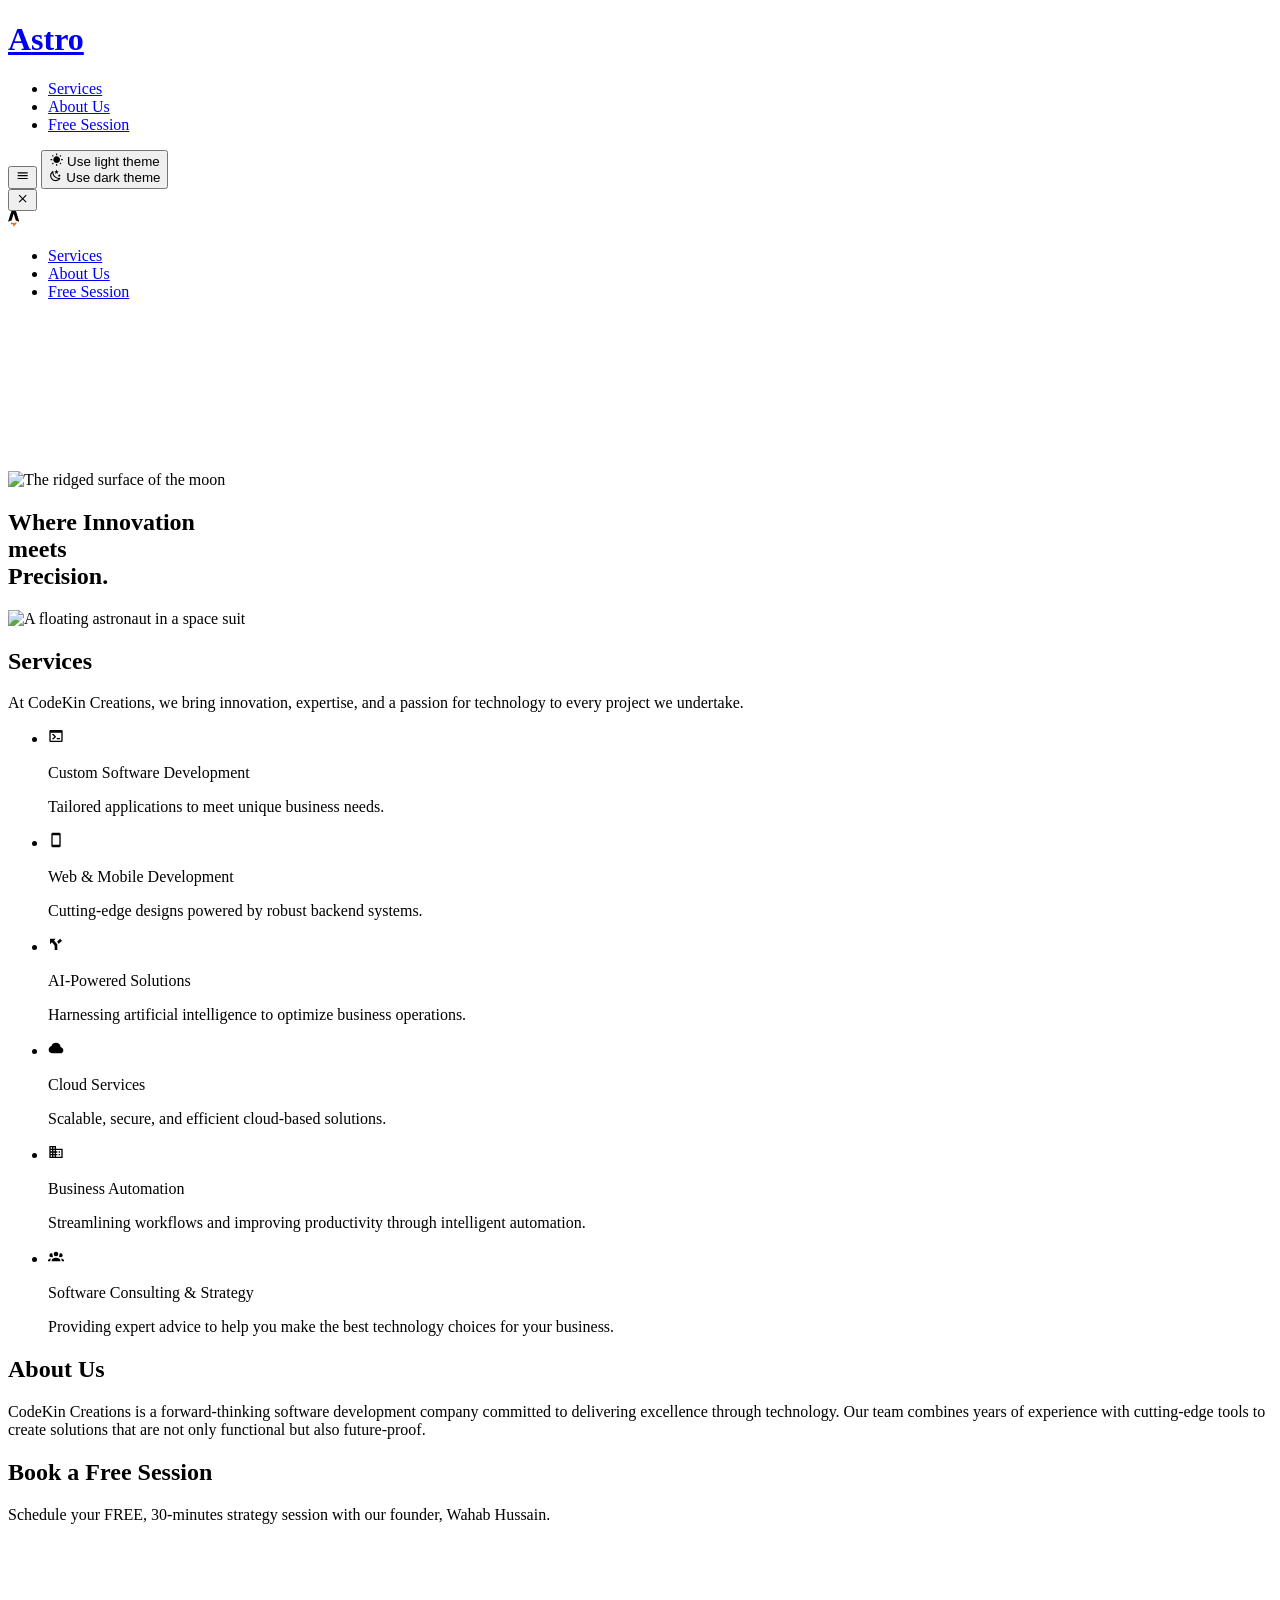
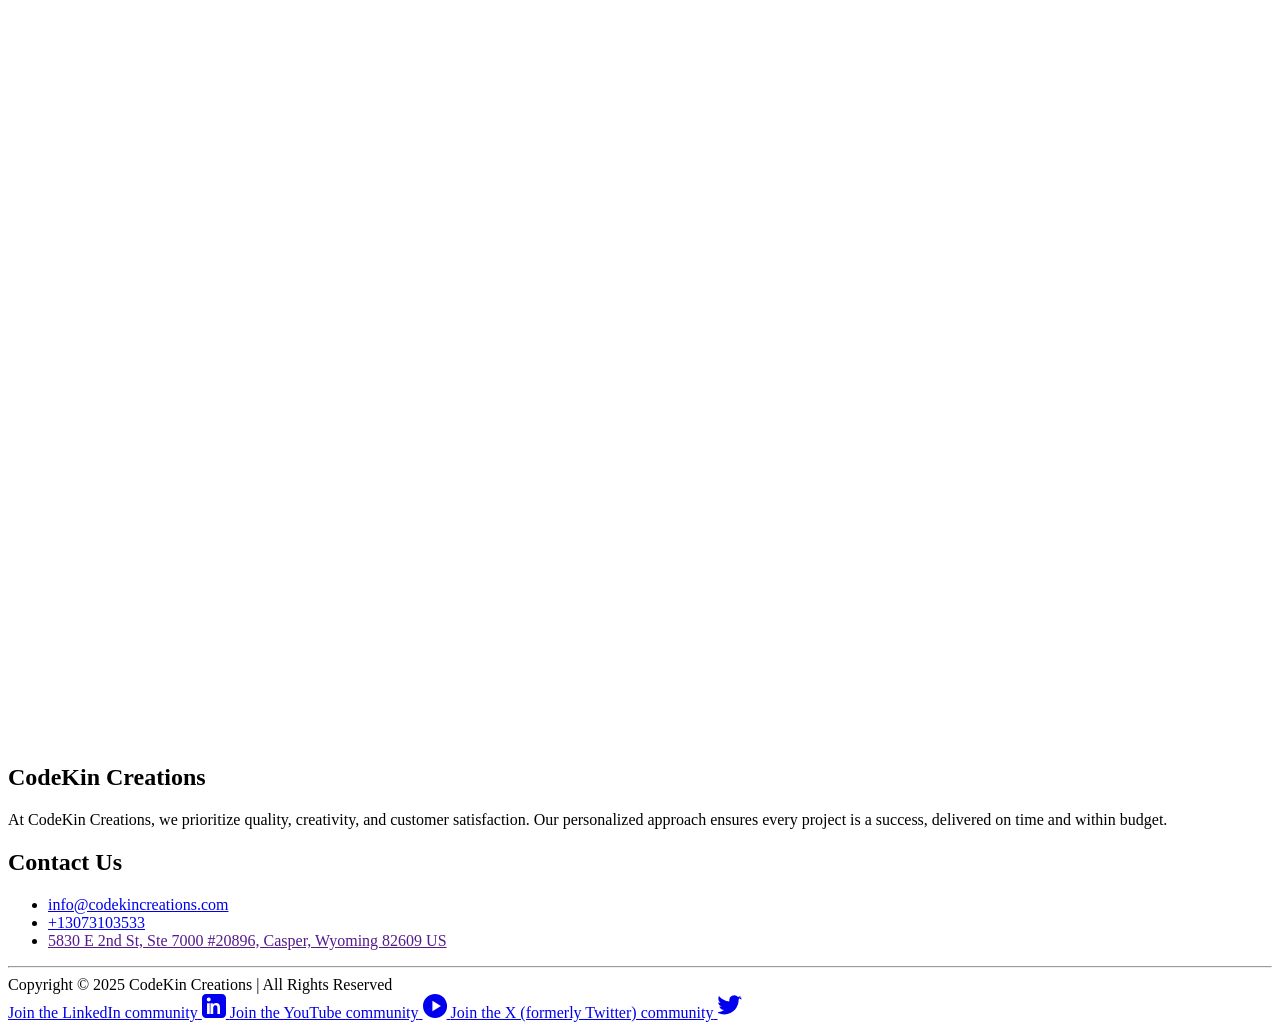
==== docs/index.html @ a6a8b25a "Base line commit" ====
<!DOCTYPE html><html lang="en" class="h-full motion-safe:scroll-smooth" data-theme="dark"> <head><meta charset="utf-8"><meta name="viewport" content="width=device-width"><link rel="icon" href="favicon.png" type="image/png"><meta name="generator" content="Astro v4.16.14"><title>CodeKin Creations</title><meta name="description" content="Build fast websites, faster. Astro is a new kind of site builder for the modern web. Lightning-fast performance meets powerful developer experience."><!-- social media --><meta property="og:title" content="Astro"><meta property="og:type" content="website"><meta property="og:description" content="Build fast websites, faster. Astro is a new kind of site builder for the modern web. Lightning-fast performance meets powerful developer experience."><meta property="og:image" content="https://astro-moon-landing.netlify.app/social.jpg"><meta property="og:url" content="https://astro-moon-landing.netlify.app/"><meta name="twitter:card" content="summary_large_image"><!-- initialize theme --><script>
      const themeSaved = localStorage.getItem("theme");

      if (themeSaved) {
        document.documentElement.dataset.theme = themeSaved;
      } else {
        const prefersDark = window.matchMedia(
          "(prefers-color-scheme: dark)",
        ).matches;
        document.documentElement.dataset.theme = prefersDark ? "dark" : "light";
      }

      window
        .matchMedia("(prefers-color-scheme: dark)")
        .addEventListener("change", (event) => {
          if (!localStorage.getItem("theme")) {
            document.documentElement.dataset.theme = event.matches
              ? "dark"
              : "light";
          }
        });
    </script><link rel="stylesheet" href="/_astro/index.CqWysh4z.css"><script type="module" src="/_astro/hoisted.rtTM1Q1N.js"></script></head> <body class="h-full overflow-x-hidden bg-default text-default text-base selection:bg-secondary selection:text-white"> <header id="page-header" class="absolute bottom-0 z-20 flex w-full items-center justify-between border-b border-transparent px-8 py-4 text-white" data-astro-cid-hpnw4vwy> <a class="flex items-center gap-3 hover:!text-default" href="#" data-astro-cid-hpnw4vwy> <h1 class="sr-only" data-astro-cid-hpnw4vwy>Astro</h1> <!-- <Icon name="logomark" class="size-10" />
    <Icon name="wordmark" class="hidden h-4 sm:block" /> --> </a> <div data-astro-cid-hpnw4vwy> <div class="flex items-center gap-6" data-astro-cid-hpnw4vwy> <nav class="hidden sm:block" data-astro-cid-hpnw4vwy> <ul class="flex items-center gap-6" data-astro-cid-hpnw4vwy> <li data-astro-cid-hpnw4vwy> <a class="text-sm" href="#services" data-astro-cid-hpnw4vwy> Services </a> </li><li data-astro-cid-hpnw4vwy> <a class="text-sm" href="#aboutUs" data-astro-cid-hpnw4vwy> About Us </a> </li><li data-astro-cid-hpnw4vwy> <a class="text-sm" href="#freeSession" data-astro-cid-hpnw4vwy> Free Session </a> </li> </ul> </nav> <button id="open-nav-button" type="button" class="btn sm:hidden" aria-label="Navigation" data-astro-cid-hpnw4vwy> <svg width="1em" height="1em" class="size-8" data-astro-cid-hpnw4vwy data-icon="mdi:menu">   <symbol id="ai:mdi:menu" viewBox="0 0 24 24"><path fill="currentColor" d="M3 6h18v2H3zm0 5h18v2H3zm0 5h18v2H3z"/></symbol><use href="#ai:mdi:menu"></use>  </svg> </button> <!--
  negative margin is sum of button width (6) and gap size of flex parent (6)
  TODO don't hardcode these values
--><button id="theme-switcher" type="button" class="-ml-12 origin-[right_center] scale-0 transition-all duration-500" data-astro-cid-l4aeqea3> <div id="icon-theme-light" data-astro-cid-l4aeqea3> <svg width="1em" height="1em" class="size-6" data-astro-cid-l4aeqea3 data-icon="mdi:white-balance-sunny">   <symbol id="ai:mdi:white-balance-sunny" viewBox="0 0 24 24"><path fill="currentColor" d="m3.55 19.09l1.41 1.41l1.8-1.79l-1.42-1.42M12 6c-3.31 0-6 2.69-6 6s2.69 6 6 6s6-2.69 6-6c0-3.32-2.69-6-6-6m8 7h3v-2h-3m-2.76 7.71l1.8 1.79l1.41-1.41l-1.79-1.8M20.45 5l-1.41-1.4l-1.8 1.79l1.42 1.42M13 1h-2v3h2M6.76 5.39L4.96 3.6L3.55 5l1.79 1.81zM1 13h3v-2H1m12 9h-2v3h2"/></symbol><use href="#ai:mdi:white-balance-sunny"></use>  </svg> <span class="sr-only" data-astro-cid-l4aeqea3>Use light theme</span> </div> <div id="icon-theme-dark" class="hidden" data-astro-cid-l4aeqea3> <svg width="1em" height="1em" class="size-6" data-astro-cid-l4aeqea3 data-icon="mdi:weather-night">   <symbol id="ai:mdi:weather-night" viewBox="0 0 24 24"><path fill="currentColor" d="m17.75 4.09l-2.53 1.94l.91 3.06l-2.63-1.81l-2.63 1.81l.91-3.06l-2.53-1.94L12.44 4l1.06-3l1.06 3zm3.5 6.91l-1.64 1.25l.59 1.98l-1.7-1.17l-1.7 1.17l.59-1.98L15.75 11l2.06-.05L18.5 9l.69 1.95zm-2.28 4.95c.83-.08 1.72 1.1 1.19 1.85c-.32.45-.66.87-1.08 1.27C15.17 23 8.84 23 4.94 19.07c-3.91-3.9-3.91-10.24 0-14.14c.4-.4.82-.76 1.27-1.08c.75-.53 1.93.36 1.85 1.19c-.27 2.86.69 5.83 2.89 8.02a9.96 9.96 0 0 0 8.02 2.89m-1.64 2.02a12.08 12.08 0 0 1-7.8-3.47c-2.17-2.19-3.33-5-3.49-7.82c-2.81 3.14-2.7 7.96.31 10.98c3.02 3.01 7.84 3.12 10.98.31"/></symbol><use href="#ai:mdi:weather-night"></use>  </svg> <span class="sr-only" data-astro-cid-l4aeqea3>Use dark theme</span> </div> </button>   </div> <div id="menu-modal" class="modal hidden" aria-hidden="true" data-astro-cid-hpnw4vwy> <div class="fixed inset-0 bg-default px-8 py-4 text-default" data-astro-cid-hpnw4vwy> <div class="space-y-4" role="dialog" aria-modal="true" data-astro-cid-hpnw4vwy> <header class="text-right" data-astro-cid-hpnw4vwy> <button id="close-nav-button" type="button" class="btn" aria-label="Close navigation" data-astro-cid-hpnw4vwy> <svg width="1em" height="1em" class="size-8" data-astro-cid-hpnw4vwy data-icon="mdi:close">   <symbol id="ai:mdi:close" viewBox="0 0 24 24"><path fill="currentColor" d="M19 6.41L17.59 5L12 10.59L6.41 5L5 6.41L10.59 12L5 17.59L6.41 19L12 13.41L17.59 19L19 17.59L13.41 12z"/></symbol><use href="#ai:mdi:close"></use>  </svg> </button> </header> <div class="flex justify-center" data-astro-cid-hpnw4vwy> <svg width="0.71em" height="1em" class="size-16" data-astro-cid-hpnw4vwy data-icon="logomark">   <symbol id="ai:local:logomark" viewBox="0 0 627 894"><g fill="none" fill-rule="evenodd" clip-rule="evenodd"><path fill="currentColor" d="M445.433 22.983c7.289 9.05 11.006 21.26 18.44 45.682l162.408 533.511a675.9 675.9 0 0 0-194.166-65.737l-105.744-357.34a13.763 13.763 0 0 0-26.408.041L195.5 536.259A675.8 675.8 0 0 0 .46 602.095L163.663 68.541c7.457-24.38 11.186-36.57 18.476-45.602A60 60 0 0 1 206.454 4.95C217.224.622 229.971.622 255.466.622h116.568c25.528 0 38.292 0 49.072 4.338a60 60 0 0 1 24.327 18.023"/><path fill="#FF5D01" d="M464.867 627.566c-26.773 22.894-80.212 38.507-141.766 38.507-75.55 0-138.872-23.52-155.675-55.152-6.007 18.129-7.354 38.877-7.354 52.131 0 0-3.958 65.082 41.308 110.349 0-23.505 19.055-42.559 42.559-42.559 40.287 0 40.242 35.148 40.205 63.664l-.002 2.545c0 43.282 26.453 80.385 64.073 96.024-5.619-11.557-8.771-24.535-8.771-38.25 0-41.28 24.235-56.65 52.401-74.514 22.41-14.213 47.31-30.004 64.47-61.682 8.953-16.528 14.037-35.459 14.037-55.577 0-12.372-1.922-24.295-5.485-35.486"/></g></symbol><use href="#ai:local:logomark"></use>  </svg> </div> <nav data-astro-cid-hpnw4vwy> <ul class="flex flex-col" data-astro-cid-hpnw4vwy> <li data-astro-cid-hpnw4vwy> <a class="block py-4 text-center text-xl" href="#services" data-astro-cid-hpnw4vwy> Services </a> </li><li data-astro-cid-hpnw4vwy> <a class="block py-4 text-center text-xl" href="#aboutUs" data-astro-cid-hpnw4vwy> About Us </a> </li><li data-astro-cid-hpnw4vwy> <a class="block py-4 text-center text-xl" href="#freeSession" data-astro-cid-hpnw4vwy> Free Session </a> </li> </ul> </nav> </div> </div> </div> </div> </header>  <noscript> <style>
    #open-nav-button {
      display: none;
    }
  </style> </noscript>  <section class="relative h-full bg-black" data-astro-cid-3egmgwtg> <div id="starfield" class="absolute inset-0"> <canvas id="starfield-canvas"></canvas> </div>  <!-- <GitHubCorner /> --> <div id="splash-bg-fallback" class="absolute inset-0 hidden opacity-40" data-astro-cid-3egmgwtg> <img src="/_astro/space.DYLuW4IO_ZClXQo.webp" srcset="/_astro/space.DYLuW4IO_1Yj8VY.webp 450w, /_astro/space.DYLuW4IO_Vau01.webp 800w, /_astro/space.DYLuW4IO_1shdth.webp 1200w" class="h-full w-full object-cover" sizes="100vw" alt="The ridged surface of the moon" width="1900" height="621" loading="lazy" decoding="async"> </div> <div class="relative grid h-full place-items-center sm:grid-cols-2" data-astro-cid-3egmgwtg> <h2 class="flex flex-col items-center gap-2 self-end sm:gap-4 sm:self-auto sm:justify-self-end" data-astro-cid-3egmgwtg> <div class="gradient-text text-center font-extrabold tracking-tighter text-6xl md:text-8xl" data-astro-cid-3egmgwtg>
Where Innovation
<br data-astro-cid-3egmgwtg> meets
<br data-astro-cid-3egmgwtg> Precision.
</div> </h2> <div id="astronaut" class="w-2/3w-2/3max-w-3xl self-start sm:w-10/12 sm:self-auto sm:justify-self-start" data-astro-cid-3egmgwtg> <img src="/_astro/logo-new.BRslMl1b_5NP95.webp" srcset="/_astro/logo-new.BRslMl1b_Z2rwxJl.webp 500w, /_astro/logo-new.BRslMl1b_Z2rwxJl.webp 500w" class="h-full w-full object-cover" sizes="(min-width: 300px) 400px, 400px" loading="eager" alt="A floating astronaut in a space suit" data-astro-cid-3egmgwtg width="1080" height="1080" decoding="async"> </div> </div> </section> <noscript> <style>
    #splash-bg-fallback {
      display: block;
    }
  </style> </noscript>  <div class="space-y-24 px-8 py-32"> <section id="services" class="flex scroll-mt-24 flex-col items-center gap-4 space-y-8"> <div class="flex flex-col items-center gap-4">  <h2 class="gradient-text text-center font-extrabold tracking-tight text-6xl"> Services </h2> </div> <p class="max-w-xl text-center font-extrabold text-2xl"> 
At <span class="text-primary">CodeKin Creations</span>, 
    we bring innovation, expertise, and a passion for technology 
    to every project we undertake.
 </p>   <ul class="grid max-w-6xl grid-cols-1 md:grid-cols-2 lg:grid-cols-3"> <li class="flex flex-col items-center gap-4 border border-default bg-offset p-6"> <div class="size-16 rounded-full border-2 border-current p-3"> <svg width="1em" height="1em" class="size-full" data-icon="mdi:terminal">   <symbol id="ai:mdi:terminal" viewBox="0 0 24 24"><path fill="currentColor" d="M20 19V7H4v12zm0-16a2 2 0 0 1 2 2v14a2 2 0 0 1-2 2H4a2 2 0 0 1-2-2V5a2 2 0 0 1 2-2zm-7 14v-2h5v2zm-3.42-4L5.57 9H8.4l3.3 3.3c.39.39.39 1.03 0 1.42L8.42 17H5.59z"/></symbol><use href="#ai:mdi:terminal"></use>  </svg> </div> <p class="text-center font-extrabold text-xl">Custom Software Development</p> <p class="text-center text-offset text-sm">Tailored applications to meet unique business needs.</p> </li><li class="flex flex-col items-center gap-4 border border-default bg-offset p-6"> <div class="size-16 rounded-full border-2 border-current p-3"> <svg width="1em" height="1em" class="size-full" data-icon="mdi:smartphone">   <symbol id="ai:mdi:smartphone" viewBox="0 0 24 24"><path fill="currentColor" d="M17 19H7V5h10m0-4H7c-1.11 0-2 .89-2 2v18a2 2 0 0 0 2 2h10a2 2 0 0 0 2-2V3a2 2 0 0 0-2-2"/></symbol><use href="#ai:mdi:smartphone"></use>  </svg> </div> <p class="text-center font-extrabold text-xl">Web &amp; Mobile Development</p> <p class="text-center text-offset text-sm">Cutting-edge designs powered by robust backend systems.</p> </li><li class="flex flex-col items-center gap-4 border border-default bg-offset p-6"> <div class="size-16 rounded-full border-2 border-current p-3"> <svg width="1em" height="1em" class="size-full" data-icon="mdi:directions-fork">   <symbol id="ai:mdi:directions-fork" viewBox="0 0 24 24"><path fill="currentColor" d="M3 4v8.5l3-3L9 13c1 1 1 2 1 2v6h4v-7s0-1-.53-2S12 10 12 10L9 6.58L11.5 4M18 4l-4.46 4.47L14 9s.93 1 1.47 2c.21.4.33.79.4 1.13L21 7"/></symbol><use href="#ai:mdi:directions-fork"></use>  </svg> </div> <p class="text-center font-extrabold text-xl">AI-Powered Solutions</p> <p class="text-center text-offset text-sm">Harnessing artificial intelligence to optimize business operations.</p> </li><li class="flex flex-col items-center gap-4 border border-default bg-offset p-6"> <div class="size-16 rounded-full border-2 border-current p-3"> <svg width="1em" height="1em" class="size-full" data-icon="mdi:cloud">   <symbol id="ai:mdi:cloud" viewBox="0 0 24 24"><path fill="currentColor" d="M6.5 20q-2.28 0-3.89-1.57Q1 16.85 1 14.58q0-1.95 1.17-3.48q1.18-1.53 3.08-1.95q.63-2.3 2.5-3.72Q9.63 4 12 4q2.93 0 4.96 2.04Q19 8.07 19 11q1.73.2 2.86 1.5q1.14 1.28 1.14 3q0 1.88-1.31 3.19T18.5 20Z"/></symbol><use href="#ai:mdi:cloud"></use>  </svg> </div> <p class="text-center font-extrabold text-xl">Cloud Services</p> <p class="text-center text-offset text-sm">Scalable, secure, and efficient cloud-based solutions.</p> </li><li class="flex flex-col items-center gap-4 border border-default bg-offset p-6"> <div class="size-16 rounded-full border-2 border-current p-3"> <svg width="1em" height="1em" class="size-full" data-icon="mdi:business">   <symbol id="ai:mdi:business" viewBox="0 0 24 24"><path fill="currentColor" d="M18 15h-2v2h2m0-6h-2v2h2m2 6h-8v-2h2v-2h-2v-2h2v-2h-2V9h8M10 7H8V5h2m0 6H8V9h2m0 6H8v-2h2m0 6H8v-2h2M6 7H4V5h2m0 6H4V9h2m0 6H4v-2h2m0 6H4v-2h2m6-10V3H2v18h20V7z"/></symbol><use href="#ai:mdi:business"></use>  </svg> </div> <p class="text-center font-extrabold text-xl">Business Automation</p> <p class="text-center text-offset text-sm">Streamlining workflows and improving productivity through intelligent automation.</p> </li><li class="flex flex-col items-center gap-4 border border-default bg-offset p-6"> <div class="size-16 rounded-full border-2 border-current p-3"> <svg width="1em" height="1em" class="size-full" data-icon="mdi:account-group">   <symbol id="ai:mdi:account-group" viewBox="0 0 24 24"><path fill="currentColor" d="M12 5.5A3.5 3.5 0 0 1 15.5 9a3.5 3.5 0 0 1-3.5 3.5A3.5 3.5 0 0 1 8.5 9A3.5 3.5 0 0 1 12 5.5M5 8c.56 0 1.08.15 1.53.42c-.15 1.43.27 2.85 1.13 3.96C7.16 13.34 6.16 14 5 14a3 3 0 0 1-3-3a3 3 0 0 1 3-3m14 0a3 3 0 0 1 3 3a3 3 0 0 1-3 3c-1.16 0-2.16-.66-2.66-1.62a5.54 5.54 0 0 0 1.13-3.96c.45-.27.97-.42 1.53-.42M5.5 18.25c0-2.07 2.91-3.75 6.5-3.75s6.5 1.68 6.5 3.75V20h-13zM0 20v-1.5c0-1.39 1.89-2.56 4.45-2.9c-.59.68-.95 1.62-.95 2.65V20zm24 0h-3.5v-1.75c0-1.03-.36-1.97-.95-2.65c2.56.34 4.45 1.51 4.45 2.9z"/></symbol><use href="#ai:mdi:account-group"></use>  </svg> </div> <p class="text-center font-extrabold text-xl">Software Consulting &amp; Strategy</p> <p class="text-center text-offset text-sm">Providing expert advice to help you make the best technology choices for your business.</p> </li> </ul>  </section> <section id="aboutUs" class="flex scroll-mt-24 flex-col items-center gap-4 space-y-8"> <div class="flex flex-col items-center gap-4">  <h2 class="gradient-text text-center font-extrabold tracking-tight text-6xl"> About Us </h2> </div> <p class="max-w-xl text-center font-extrabold text-2xl"> 
CodeKin Creations is a forward-thinking software development company committed
    to delivering excellence through technology. 
    Our team combines years of experience with cutting-edge tools to create 
    solutions that are not only functional but also future-proof.
 </p>  </section> <!-- <Compatibility /> --> <!-- <Showcase /> --> <!-- <section id="book-session" class="booking-section"> --><section id="freeSession" class="flex scroll-mt-24 flex-col items-center gap-4 space-y-8"> <div class="flex flex-col items-center gap-4">  <h2 class="gradient-text text-center font-extrabold tracking-tight text-6xl"> Book a Free Session </h2> </div> <p class="max-w-xl text-center font-extrabold text-2xl"> 
Schedule your <span class="text-primary" data-astro-cid-etmfwgku>FREE, 30-minutes</span> strategy 
            session with our founder, Wahab Hussain.
 </p>  </section> <!-- <h2>Book a Free Session</h2>
  <p>Schedule your free session with me via Calendly. Select a time that works for you!</p> --> <iframe style="margin-top: 0px;" src="https://calendly.com/wahab-codekincreations/free-consultation" width="100%" height="800px" frameborder="0" allowtransparency="true" allowfullscreen title="Schedule your free session" data-astro-cid-etmfwgku></iframe> <!-- </section> -->  </div> <footer class="border-astro-dark-100/20 w-full border-t bg-black"> <div class="mx-auto w-full max-w-screen-2xl px-4 sm:px-8"> <nav aria-label="Secondary" class="links-start flex flex-col justify-between gap-12 py-8 md:py-12 lg:flex-row"> <div class="flex flex-col md:max-lg:w-1/2 lg:max-w-sm"> <h2 class="text-yellow-600 text-3xl">CodeKin Creations</h2> <p class="text-white mb-4 pt-2 lg:text-balance">
At CodeKin Creations, we prioritize quality, creativity, and customer satisfaction.
          Our personalized approach ensures every project is a success, delivered on time and within budget.
</p> </div> <div class="grid grid-cols-2 gap-12 sm:flex sm:flex-wrap sm:gap-16 lg:gap-20"> <section class="group flex flex-col"> <h2 id="footerHeading4" class="label-base mb-4 leading-none text-yellow-600 text-3xl">
Contact Us
</h2> <ul aria-labelledby="footerHeading4" class="flex flex-col gap-2"> <li> <a href="mailto:info@codekincreations.com" class="link whitespace-nowrap text-white">
info@codekincreations.com
</a> </li> <li> <a href="tel:+13073103533" class="link whitespace-nowrap text-white">
+13073103533
</a> </li> <li> <a href="" class="link whitespace-nowrap text-white">
5830 E 2nd St, Ste 7000 #20896, Casper, Wyoming 82609 US </a> </li> </ul> </section> </div> </nav> <hr class="border-astro-gray-500"> <nav aria-label="Legal" class="flex flex-col-reverse items-center justify-between gap-4 py-8 sm:flex-row"> <div class="flex items-center gap-4 text-white"> <a target="_blank" class="link">
Copyright © 2025 CodeKin Creations | All Rights Reserved
</a> </div> <div class="flex items-center gap-4"> <a target="_blank" rel="noopener noreferrer" class="link flex items-center gap-2 text-white" href="https://www.linkedin.com/company/codekin-creations"> <span class="sr-only">Join the LinkedIn community</span> <svg viewBox="0 0 16 16" aria-hidden="true" width="24" height="24" xmlns="http://www.w3.org/2000/svg"> <path fill="currentColor" d="M13.31 0H2.69C1.206 0 0 1.206 0 2.69v10.62C0 14.794 1.206 16 2.69 16h10.62c1.484 0 2.69-1.206 2.69-2.69V2.69C16 1.206 14.794 0 13.31 0zM5.648 13.311H3.356V6.166h2.292v7.145zm-1.147-8.385c-.725 0-1.308-.595-1.308-1.32 0-.728.583-1.322 1.308-1.322.726 0 1.308.594 1.308 1.322 0 .725-.582 1.32-1.308 1.32zm8.055 8.385h-2.296v-3.654c0-.926-.017-2.107-1.293-2.107-1.294 0-1.49 1.009-1.49 2.045v3.716h-2.296V6.166h2.021v1.016h.029c.298-.561 1.025-1.148 2.107-1.148 2.251 0 2.665 1.485 2.665 3.418v4.795z"></path> </svg> </a> <a target="_blank" rel="noopener noreferrer" class="link flex items-center gap-2 text-white" href="https://www.youtube.com/codekincreations"> <span class="sr-only">Join the YouTube community</span> <svg viewBox="0 0 16 16" aria-hidden="true" width="24" height="24" xmlns="http://www.w3.org/2000/svg"> <path fill="currentColor" d="M8.028 0C3.589 0 0 3.589 0 8s3.589 8 8.028 8c4.438 0 8.029-3.589 8.029-8s-3.591-8-8.029-8zM6.276 11.58V4.42l5.655 3.578-5.655 3.58z"></path> </svg> </a> <a target="_blank" rel="noopener noreferrer" class="link flex items-center gap-2 text-white" href="https://www.x.com"> <span class="sr-only">Join the X (formerly Twitter) community</span> <svg viewBox="0 0 24 24" aria-hidden="true" width="24" height="24" xmlns="http://www.w3.org/2000/svg"> <path fill="currentColor" d="M23.49 5.49c-.88-.39-1.83-.66-2.84-.78a5.08 5.08 0 0 0 2.07-2.81c-.81.48-1.71.82-2.67 1.01a5.05 5.05 0 0 0-8.64 4.59c-4.19-.21-7.9-2.26-10.4-5.42a5.05 5.05 0 0 0-.68 2.53c0 1.75.88 3.28 2.22 4.18a5.03 5.03 0 0 1-2.29-.63c-.06 1.99 1.4 3.86 3.38 4.27a5.08 5.08 0 0 1-2.3.08c.65 2.03 2.53 3.49 4.76 3.52a10.12 10.12 0 0 1-6.3 2.18c-.41 0-.82-.03-1.23-.07a14.27 14.27 0 0 0 7.72 2.27c9.26 0 14.36-7.68 14.36-14.36 0-.22-.01-.44-.03-.66a10.32 10.32 0 0 0 2.42-2.65z"></path> </svg> </a> </div> </nav> </div> </footer> </body></html>
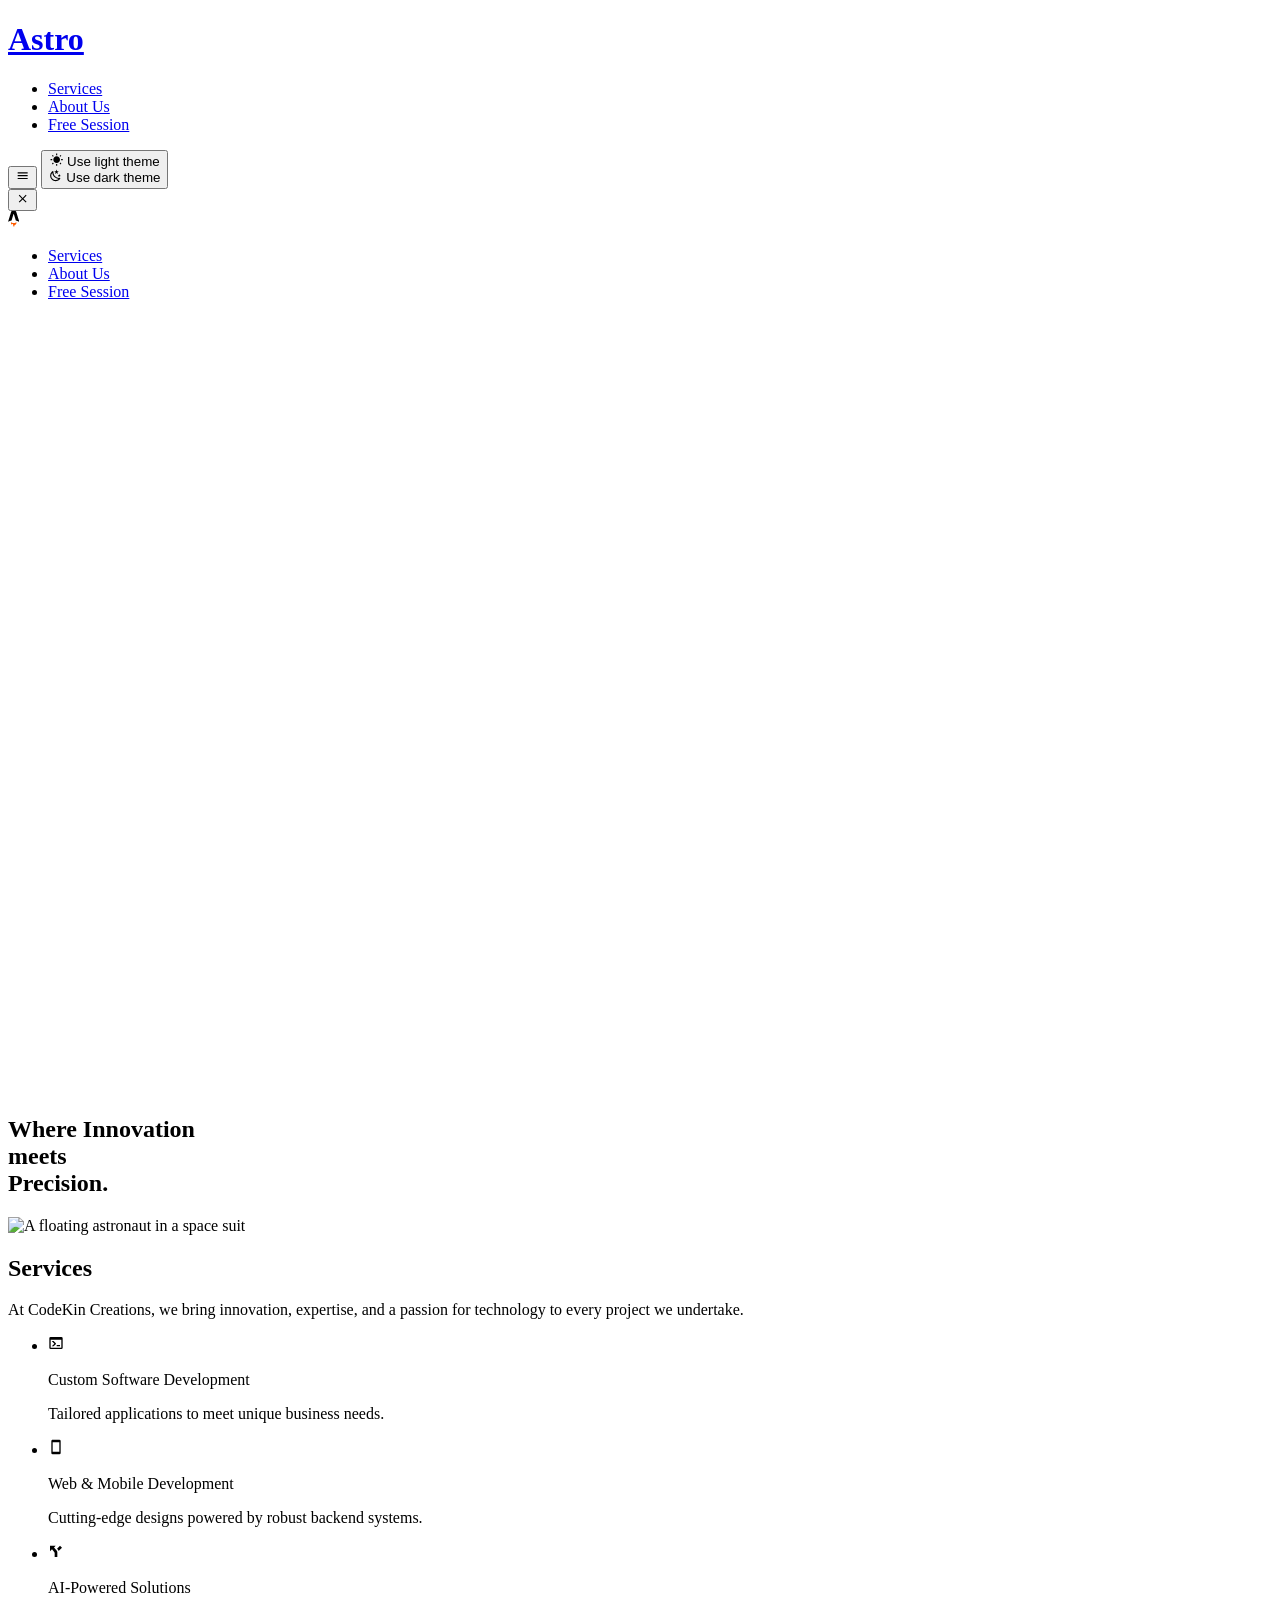
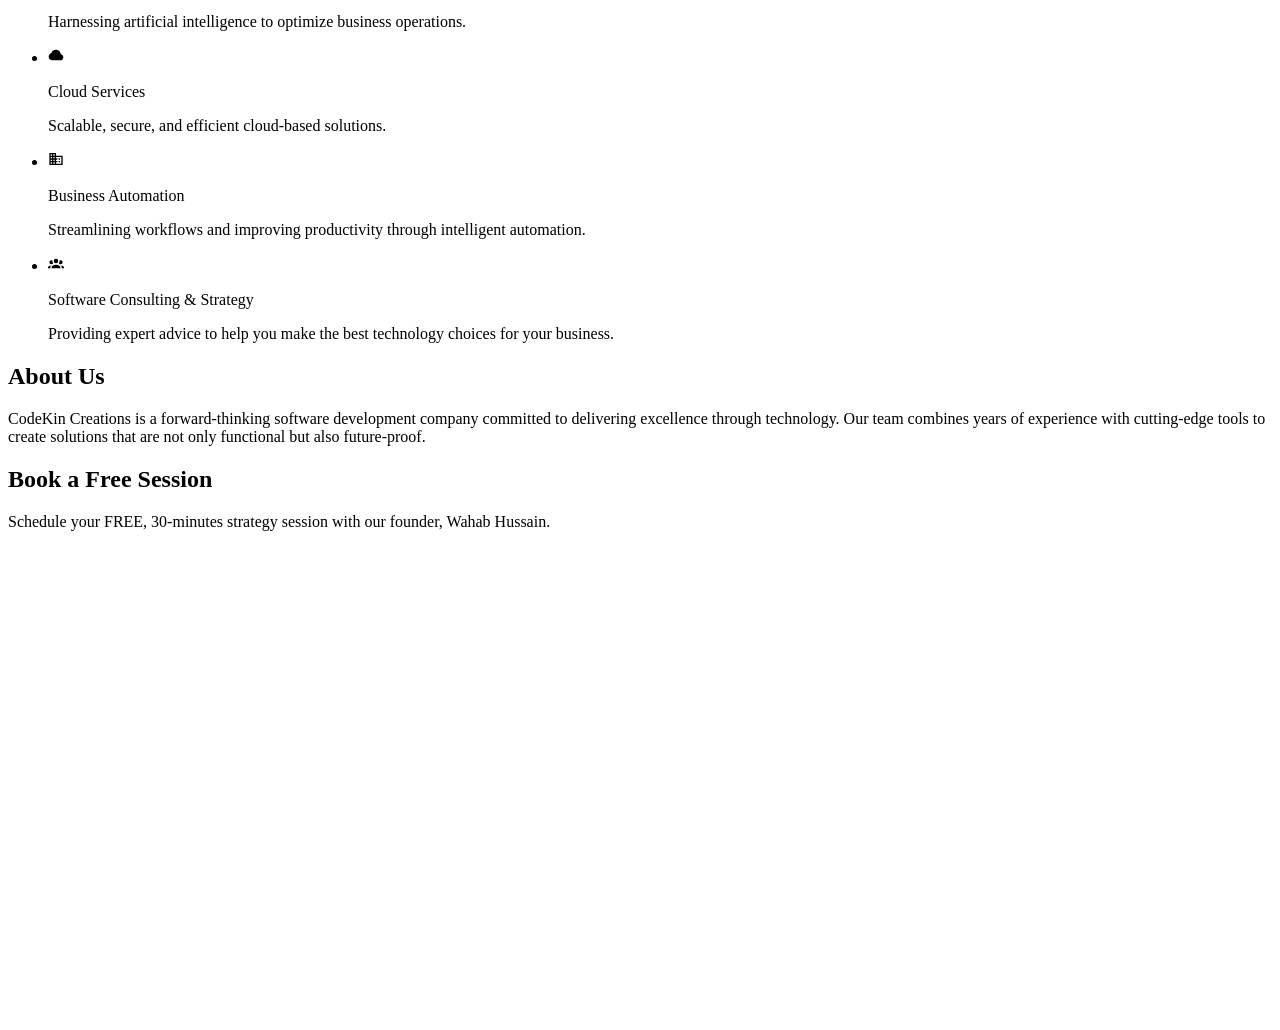
==== commit 4b0b6cdb: "New commit" ====
--- a/docs/index.html
+++ b/docs/index.html
@@ -1,4 +1,4 @@
-<!DOCTYPE html><html lang="en" class="h-full motion-safe:scroll-smooth" data-theme="dark"> <head><meta charset="utf-8"><meta name="viewport" content="width=device-width"><link rel="icon" href="favicon.png" type="image/png"><meta name="generator" content="Astro v4.16.14"><title>CodeKin Creations</title><meta name="description" content="Build fast websites, faster. Astro is a new kind of site builder for the modern web. Lightning-fast performance meets powerful developer experience."><!-- social media --><meta property="og:title" content="Astro"><meta property="og:type" content="website"><meta property="og:description" content="Build fast websites, faster. Astro is a new kind of site builder for the modern web. Lightning-fast performance meets powerful developer experience."><meta property="og:image" content="https://astro-moon-landing.netlify.app/social.jpg"><meta property="og:url" content="https://astro-moon-landing.netlify.app/"><meta name="twitter:card" content="summary_large_image"><!-- initialize theme --><script>
+<!DOCTYPE html><html lang="en" class="h-full motion-safe:scroll-smooth" data-theme="dark"> <head><meta charset="utf-8"><meta name="viewport" content="width=device-width"><link rel="icon" href="favicon.png" type="image/png"><meta name="generator" content="Astro v4.16.14"><title>CodeKin Creations</title><meta name="description" content="Build fast websites, faster. Astro is a new kind of site builder for the modern web. Lightning-fast performance meets powerful developer experience."><!-- social media --><meta property="og:title" content="Astro"><meta property="og:type" content="website"><meta property="og:description" content="Build fast websites, faster. Astro is a new kind of site builder for the modern web. Lightning-fast performance meets powerful developer experience."><meta property="og:image" content="https://codekincreations.com/social.jpg"><meta property="og:url" content="https://codekincreations.com/"><meta name="twitter:card" content="summary_large_image"><!-- initialize theme --><script>
       const themeSaved = localStorage.getItem("theme");
 
       if (themeSaved) {
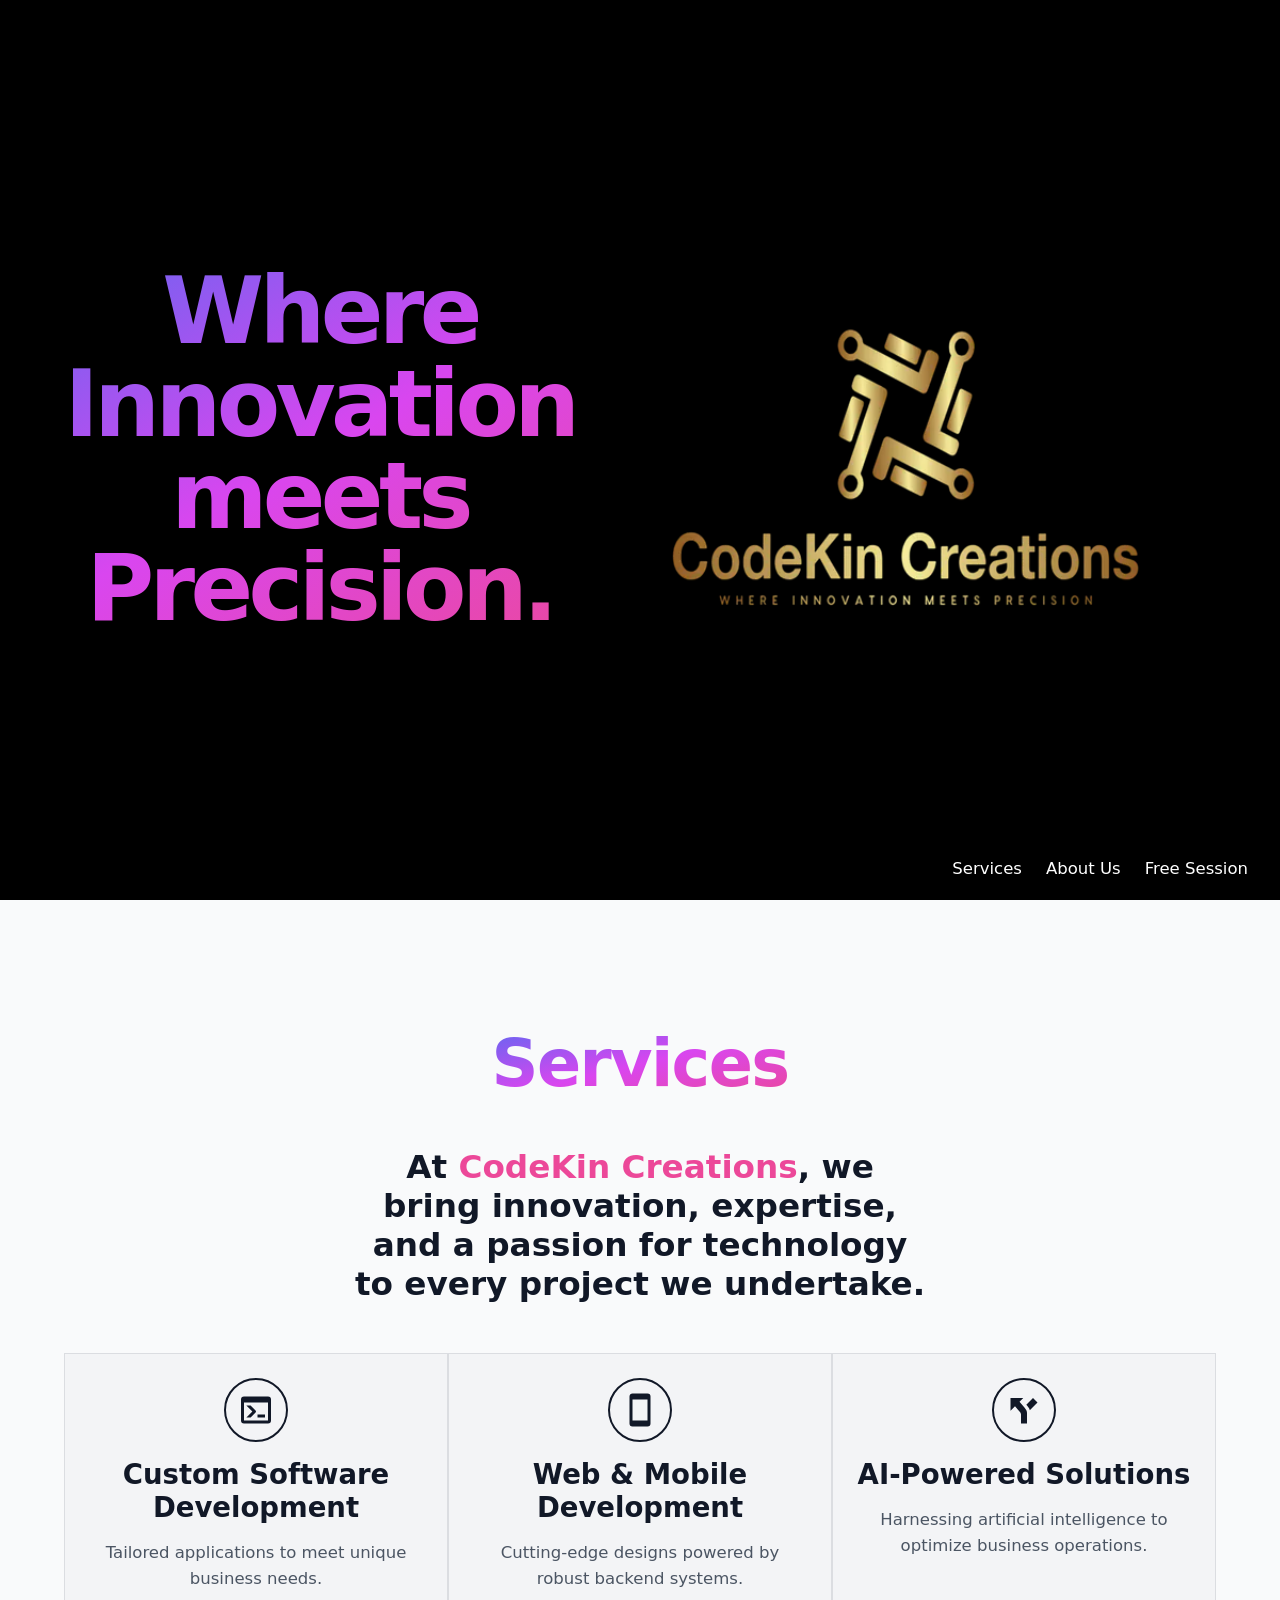
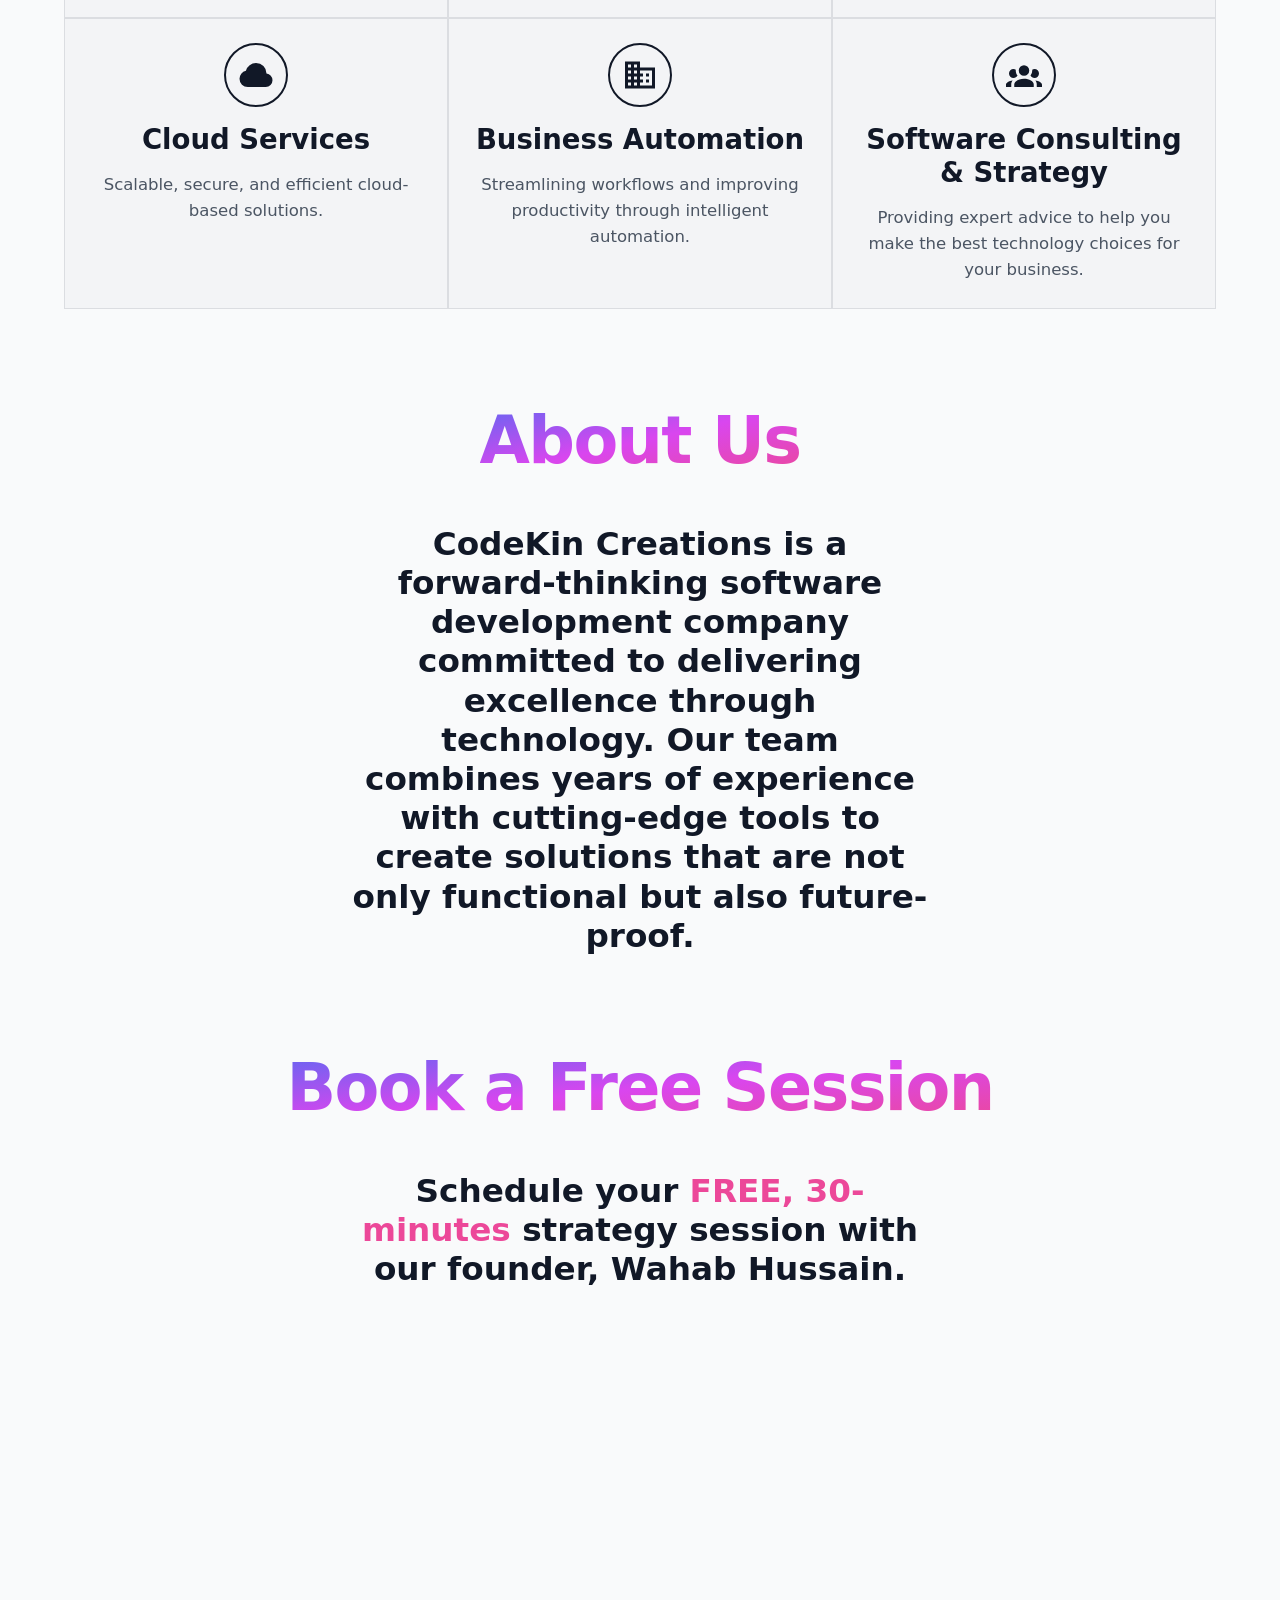
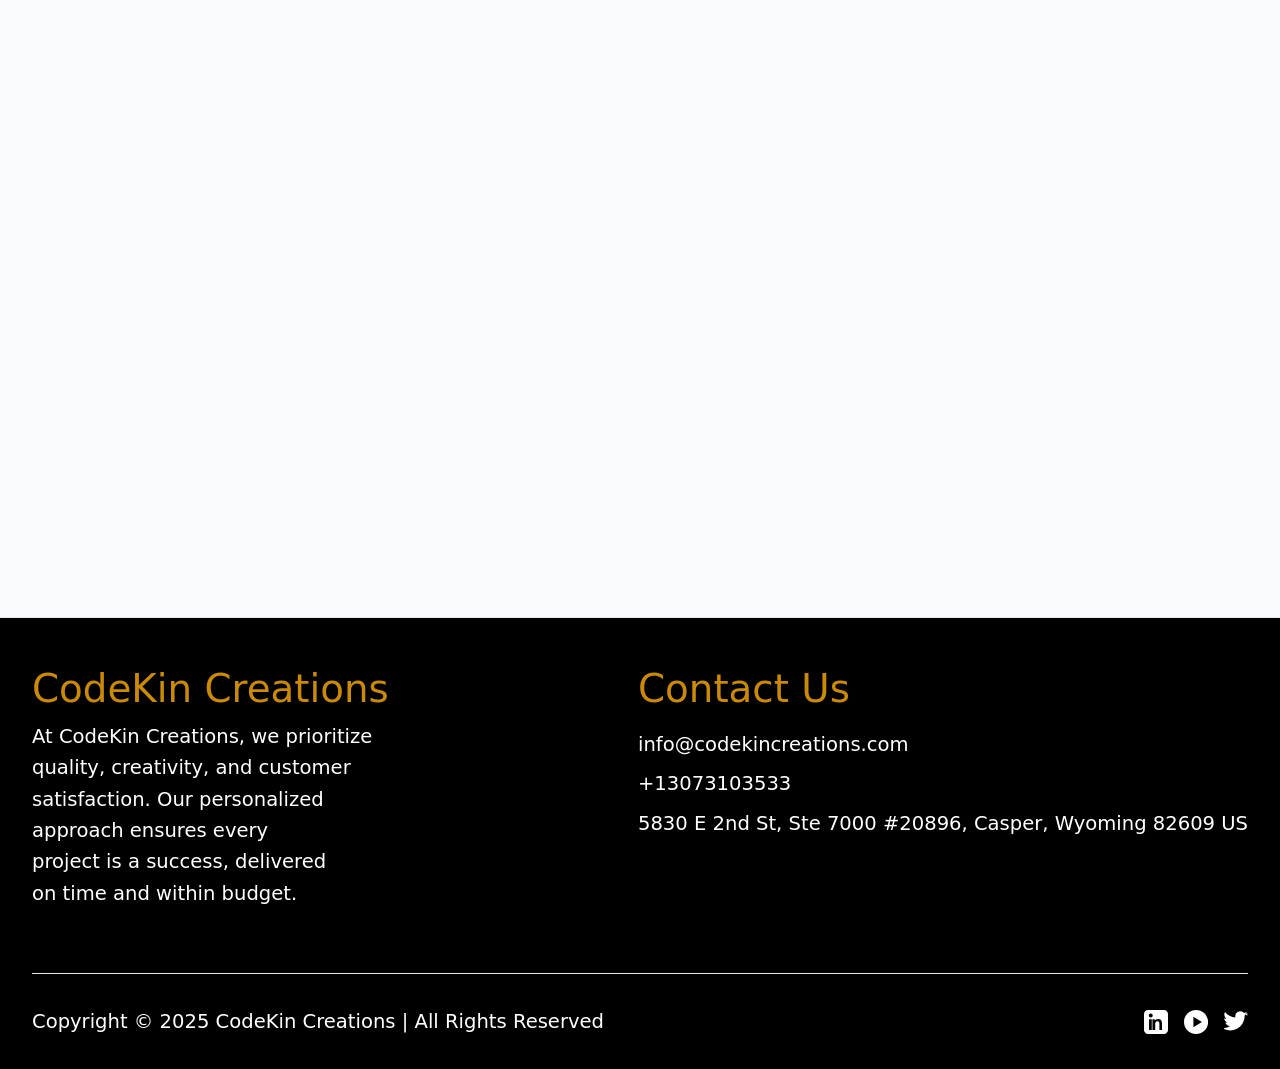
==== commit 83f2e05f: "Commit to render CSS" ====
--- a/docs/index.html
+++ b/docs/index.html
@@ -19,7 +19,7 @@
               : "light";
           }
         });
-    </script><link rel="stylesheet" href="/_astro/index.CqWysh4z.css"><script type="module" src="/_astro/hoisted.rtTM1Q1N.js"></script></head> <body class="h-full overflow-x-hidden bg-default text-default text-base selection:bg-secondary selection:text-white"> <header id="page-header" class="absolute bottom-0 z-20 flex w-full items-center justify-between border-b border-transparent px-8 py-4 text-white" data-astro-cid-hpnw4vwy> <a class="flex items-center gap-3 hover:!text-default" href="#" data-astro-cid-hpnw4vwy> <h1 class="sr-only" data-astro-cid-hpnw4vwy>Astro</h1> <!-- <Icon name="logomark" class="size-10" />
+    </script><link rel="stylesheet" href="/docs/_astro/index.BKFecNzO.css"><script type="module" src="/docs/_astro/hoisted.rtTM1Q1N.js"></script></head> <body class="h-full overflow-x-hidden bg-default text-default text-base selection:bg-secondary selection:text-white"> <header id="page-header" class="absolute bottom-0 z-20 flex w-full items-center justify-between border-b border-transparent px-8 py-4 text-white" data-astro-cid-hpnw4vwy> <a class="flex items-center gap-3 hover:!text-default" href="#" data-astro-cid-hpnw4vwy> <h1 class="sr-only" data-astro-cid-hpnw4vwy>Astro</h1> <!-- <Icon name="logomark" class="size-10" />
     <Icon name="wordmark" class="hidden h-4 sm:block" /> --> </a> <div data-astro-cid-hpnw4vwy> <div class="flex items-center gap-6" data-astro-cid-hpnw4vwy> <nav class="hidden sm:block" data-astro-cid-hpnw4vwy> <ul class="flex items-center gap-6" data-astro-cid-hpnw4vwy> <li data-astro-cid-hpnw4vwy> <a class="text-sm" href="#services" data-astro-cid-hpnw4vwy> Services </a> </li><li data-astro-cid-hpnw4vwy> <a class="text-sm" href="#aboutUs" data-astro-cid-hpnw4vwy> About Us </a> </li><li data-astro-cid-hpnw4vwy> <a class="text-sm" href="#freeSession" data-astro-cid-hpnw4vwy> Free Session </a> </li> </ul> </nav> <button id="open-nav-button" type="button" class="btn sm:hidden" aria-label="Navigation" data-astro-cid-hpnw4vwy> <svg width="1em" height="1em" class="size-8" data-astro-cid-hpnw4vwy data-icon="mdi:menu">   <symbol id="ai:mdi:menu" viewBox="0 0 24 24"><path fill="currentColor" d="M3 6h18v2H3zm0 5h18v2H3zm0 5h18v2H3z"/></symbol><use href="#ai:mdi:menu"></use>  </svg> </button> <!--
   negative margin is sum of button width (6) and gap size of flex parent (6)
   TODO don't hardcode these values
@@ -27,11 +27,11 @@
     #open-nav-button {
       display: none;
     }
-  </style> </noscript>  <section class="relative h-full bg-black" data-astro-cid-3egmgwtg> <div id="starfield" class="absolute inset-0"> <canvas id="starfield-canvas"></canvas> </div>  <!-- <GitHubCorner /> --> <div id="splash-bg-fallback" class="absolute inset-0 hidden opacity-40" data-astro-cid-3egmgwtg> <img src="/_astro/space.DYLuW4IO_ZClXQo.webp" srcset="/_astro/space.DYLuW4IO_1Yj8VY.webp 450w, /_astro/space.DYLuW4IO_Vau01.webp 800w, /_astro/space.DYLuW4IO_1shdth.webp 1200w" class="h-full w-full object-cover" sizes="100vw" alt="The ridged surface of the moon" width="1900" height="621" loading="lazy" decoding="async"> </div> <div class="relative grid h-full place-items-center sm:grid-cols-2" data-astro-cid-3egmgwtg> <h2 class="flex flex-col items-center gap-2 self-end sm:gap-4 sm:self-auto sm:justify-self-end" data-astro-cid-3egmgwtg> <div class="gradient-text text-center font-extrabold tracking-tighter text-6xl md:text-8xl" data-astro-cid-3egmgwtg>
+  </style> </noscript>  <section class="relative h-full bg-black" data-astro-cid-3egmgwtg> <div id="starfield" class="absolute inset-0"> <canvas id="starfield-canvas"></canvas> </div>  <!-- <GitHubCorner /> --> <div id="splash-bg-fallback" class="absolute inset-0 hidden opacity-40" data-astro-cid-3egmgwtg> <img src="/docs/_astro/space.DYLuW4IO_Z2hKsP4.webp" srcset="/docs/_astro/space.DYLuW4IO_Z2tc9IV.webp 450w, /docs/_astro/space.DYLuW4IO_1xQk82.webp 800w, /docs/_astro/space.DYLuW4IO_gJCh3.webp 1200w" class="h-full w-full object-cover" sizes="100vw" alt="The ridged surface of the moon" width="1900" height="621" loading="lazy" decoding="async"> </div> <div class="relative grid h-full place-items-center sm:grid-cols-2" data-astro-cid-3egmgwtg> <h2 class="flex flex-col items-center gap-2 self-end sm:gap-4 sm:self-auto sm:justify-self-end" data-astro-cid-3egmgwtg> <div class="gradient-text text-center font-extrabold tracking-tighter text-6xl md:text-8xl" data-astro-cid-3egmgwtg>
 Where Innovation
 <br data-astro-cid-3egmgwtg> meets
 <br data-astro-cid-3egmgwtg> Precision.
-</div> </h2> <div id="astronaut" class="w-2/3w-2/3max-w-3xl self-start sm:w-10/12 sm:self-auto sm:justify-self-start" data-astro-cid-3egmgwtg> <img src="/_astro/logo-new.BRslMl1b_5NP95.webp" srcset="/_astro/logo-new.BRslMl1b_Z2rwxJl.webp 500w, /_astro/logo-new.BRslMl1b_Z2rwxJl.webp 500w" class="h-full w-full object-cover" sizes="(min-width: 300px) 400px, 400px" loading="eager" alt="A floating astronaut in a space suit" data-astro-cid-3egmgwtg width="1080" height="1080" decoding="async"> </div> </div> </section> <noscript> <style>
+</div> </h2> <div id="astronaut" class="w-2/3w-2/3max-w-3xl self-start sm:w-10/12 sm:self-auto sm:justify-self-start" data-astro-cid-3egmgwtg> <img src="/docs/_astro/logo-new.BRslMl1b_2lgQC.webp" srcset="/docs/_astro/logo-new.BRslMl1b_ZD2jXX.webp 500w, /docs/_astro/logo-new.BRslMl1b_ZD2jXX.webp 500w" class="h-full w-full object-cover" sizes="(min-width: 300px) 400px, 400px" loading="eager" alt="A floating astronaut in a space suit" data-astro-cid-3egmgwtg width="1080" height="1080" decoding="async"> </div> </div> </section> <noscript> <style>
     #splash-bg-fallback {
       display: block;
     }
--- a/docs/_astro/index.BKFecNzO.css
+++ b/docs/_astro/index.BKFecNzO.css
@@ -0,0 +1 @@
+*,:before,:after{--tw-border-spacing-x: 0;--tw-border-spacing-y: 0;--tw-translate-x: 0;--tw-translate-y: 0;--tw-rotate: 0;--tw-skew-x: 0;--tw-skew-y: 0;--tw-scale-x: 1;--tw-scale-y: 1;--tw-pan-x: ;--tw-pan-y: ;--tw-pinch-zoom: ;--tw-scroll-snap-strictness: proximity;--tw-gradient-from-position: ;--tw-gradient-via-position: ;--tw-gradient-to-position: ;--tw-ordinal: ;--tw-slashed-zero: ;--tw-numeric-figure: ;--tw-numeric-spacing: ;--tw-numeric-fraction: ;--tw-ring-inset: ;--tw-ring-offset-width: 0px;--tw-ring-offset-color: #fff;--tw-ring-color: rgb(59 130 246 / .5);--tw-ring-offset-shadow: 0 0 #0000;--tw-ring-shadow: 0 0 #0000;--tw-shadow: 0 0 #0000;--tw-shadow-colored: 0 0 #0000;--tw-blur: ;--tw-brightness: ;--tw-contrast: ;--tw-grayscale: ;--tw-hue-rotate: ;--tw-invert: ;--tw-saturate: ;--tw-sepia: ;--tw-drop-shadow: ;--tw-backdrop-blur: ;--tw-backdrop-brightness: ;--tw-backdrop-contrast: ;--tw-backdrop-grayscale: ;--tw-backdrop-hue-rotate: ;--tw-backdrop-invert: ;--tw-backdrop-opacity: ;--tw-backdrop-saturate: ;--tw-backdrop-sepia: ;--tw-contain-size: ;--tw-contain-layout: ;--tw-contain-paint: ;--tw-contain-style: }::backdrop{--tw-border-spacing-x: 0;--tw-border-spacing-y: 0;--tw-translate-x: 0;--tw-translate-y: 0;--tw-rotate: 0;--tw-skew-x: 0;--tw-skew-y: 0;--tw-scale-x: 1;--tw-scale-y: 1;--tw-pan-x: ;--tw-pan-y: ;--tw-pinch-zoom: ;--tw-scroll-snap-strictness: proximity;--tw-gradient-from-position: ;--tw-gradient-via-position: ;--tw-gradient-to-position: ;--tw-ordinal: ;--tw-slashed-zero: ;--tw-numeric-figure: ;--tw-numeric-spacing: ;--tw-numeric-fraction: ;--tw-ring-inset: ;--tw-ring-offset-width: 0px;--tw-ring-offset-color: #fff;--tw-ring-color: rgb(59 130 246 / .5);--tw-ring-offset-shadow: 0 0 #0000;--tw-ring-shadow: 0 0 #0000;--tw-shadow: 0 0 #0000;--tw-shadow-colored: 0 0 #0000;--tw-blur: ;--tw-brightness: ;--tw-contrast: ;--tw-grayscale: ;--tw-hue-rotate: ;--tw-invert: ;--tw-saturate: ;--tw-sepia: ;--tw-drop-shadow: ;--tw-backdrop-blur: ;--tw-backdrop-brightness: ;--tw-backdrop-contrast: ;--tw-backdrop-grayscale: ;--tw-backdrop-hue-rotate: ;--tw-backdrop-invert: ;--tw-backdrop-opacity: ;--tw-backdrop-saturate: ;--tw-backdrop-sepia: ;--tw-contain-size: ;--tw-contain-layout: ;--tw-contain-paint: ;--tw-contain-style: }*,:before,:after{box-sizing:border-box;border-width:0;border-style:solid;border-color:#e5e7eb}:before,:after{--tw-content: ""}html,:host{line-height:1.5;-webkit-text-size-adjust:100%;-moz-tab-size:4;-o-tab-size:4;tab-size:4;font-family:Inter Variable,ui-sans-serif,system-ui,sans-serif,"Apple Color Emoji","Segoe UI Emoji",Segoe UI Symbol,"Noto Color Emoji";font-feature-settings:normal;font-variation-settings:normal;-webkit-tap-highlight-color:transparent}body{margin:0;line-height:inherit}hr{height:0;color:inherit;border-top-width:1px}abbr:where([title]){-webkit-text-decoration:underline dotted;text-decoration:underline dotted}h1,h2,h3,h4,h5,h6{font-size:inherit;font-weight:inherit}a{color:inherit;text-decoration:inherit}b,strong{font-weight:bolder}code,kbd,samp,pre{font-family:ui-monospace,SFMono-Regular,Menlo,Monaco,Consolas,Liberation Mono,Courier New,monospace;font-feature-settings:normal;font-variation-settings:normal;font-size:1em}small{font-size:80%}sub,sup{font-size:75%;line-height:0;position:relative;vertical-align:baseline}sub{bottom:-.25em}sup{top:-.5em}table{text-indent:0;border-color:inherit;border-collapse:collapse}button,input,optgroup,select,textarea{font-family:inherit;font-feature-settings:inherit;font-variation-settings:inherit;font-size:100%;font-weight:inherit;line-height:inherit;letter-spacing:inherit;color:inherit;margin:0;padding:0}button,select{text-transform:none}button,input:where([type=button]),input:where([type=reset]),input:where([type=submit]){-webkit-appearance:button;background-color:transparent;background-image:none}:-moz-focusring{outline:auto}:-moz-ui-invalid{box-shadow:none}progress{vertical-align:baseline}::-webkit-inner-spin-button,::-webkit-outer-spin-button{height:auto}[type=search]{-webkit-appearance:textfield;outline-offset:-2px}::-webkit-search-decoration{-webkit-appearance:none}::-webkit-file-upload-button{-webkit-appearance:button;font:inherit}summary{display:list-item}blockquote,dl,dd,h1,h2,h3,h4,h5,h6,hr,figure,p,pre{margin:0}fieldset{margin:0;padding:0}legend{padding:0}ol,ul,menu{list-style:none;margin:0;padding:0}dialog{padding:0}textarea{resize:vertical}input::-moz-placeholder,textarea::-moz-placeholder{opacity:1;color:#9ca3af}input::placeholder,textarea::placeholder{opacity:1;color:#9ca3af}button,[role=button]{cursor:pointer}:disabled{cursor:default}img,svg,video,canvas,audio,iframe,embed,object{display:block;vertical-align:middle}img,video{max-width:100%;height:auto}[hidden]:where(:not([hidden=until-found])){display:none}.container{width:100%}@media (min-width: 640px){.container{max-width:640px}}@media (min-width: 768px){.container{max-width:768px}}@media (min-width: 1024px){.container{max-width:1024px}}@media (min-width: 1280px){.container{max-width:1280px}}@media (min-width: 1536px){.container{max-width:1536px}}.sr-only{position:absolute;width:1px;height:1px;padding:0;margin:-1px;overflow:hidden;clip:rect(0,0,0,0);white-space:nowrap;border-width:0}.fixed{position:fixed}.absolute{position:absolute}.relative{position:relative}.inset-0{inset:0}.bottom-0{bottom:0}.bottom-auto{bottom:auto}.right-0{right:0}.right-4{right:1rem}.top-0{top:0}.z-10{z-index:10}.z-20{z-index:20}.mx-auto{margin-left:auto;margin-right:auto}.-ml-12{margin-left:-3rem}.mb-4{margin-bottom:1rem}.ml-0{margin-left:0}.block{display:block}.flex{display:flex}.grid{display:grid}.hidden{display:none}.aspect-video{aspect-ratio:16 / 9}.size-10{width:2.5rem;height:2.5rem}.size-12{width:3rem;height:3rem}.size-16{width:4rem;height:4rem}.size-32{width:8rem;height:8rem}.size-6{width:1.5rem;height:1.5rem}.size-8{width:2rem;height:2rem}.size-full{width:100%;height:100%}.h-4{height:1rem}.h-full{height:100%}.w-full{width:100%}.max-w-6xl{max-width:72rem}.max-w-screen-2xl{max-width:1536px}.max-w-xl{max-width:36rem}.origin-\[right_center\]{transform-origin:right center}.-translate-y-1\/2{--tw-translate-y: -50%;transform:translate(var(--tw-translate-x),var(--tw-translate-y)) rotate(var(--tw-rotate)) skew(var(--tw-skew-x)) skewY(var(--tw-skew-y)) scaleX(var(--tw-scale-x)) scaleY(var(--tw-scale-y))}.scale-0{--tw-scale-x: 0;--tw-scale-y: 0;transform:translate(var(--tw-translate-x),var(--tw-translate-y)) rotate(var(--tw-rotate)) skew(var(--tw-skew-x)) skewY(var(--tw-skew-y)) scaleX(var(--tw-scale-x)) scaleY(var(--tw-scale-y))}.transform{transform:translate(var(--tw-translate-x),var(--tw-translate-y)) rotate(var(--tw-rotate)) skew(var(--tw-skew-x)) skewY(var(--tw-skew-y)) scaleX(var(--tw-scale-x)) scaleY(var(--tw-scale-y))}.scroll-mt-24{scroll-margin-top:6rem}.grid-cols-1{grid-template-columns:repeat(1,minmax(0,1fr))}.grid-cols-2{grid-template-columns:repeat(2,minmax(0,1fr))}.flex-col{flex-direction:column}.flex-col-reverse{flex-direction:column-reverse}.place-items-center{place-items:center}.items-center{align-items:center}.justify-center{justify-content:center}.justify-between{justify-content:space-between}.gap-12{gap:3rem}.gap-2{gap:.5rem}.gap-3{gap:.75rem}.gap-4{gap:1rem}.gap-6{gap:1.5rem}.gap-8{gap:2rem}.space-y-2>:not([hidden])~:not([hidden]){--tw-space-y-reverse: 0;margin-top:calc(.5rem * calc(1 - var(--tw-space-y-reverse)));margin-bottom:calc(.5rem * var(--tw-space-y-reverse))}.space-y-24>:not([hidden])~:not([hidden]){--tw-space-y-reverse: 0;margin-top:calc(6rem * calc(1 - var(--tw-space-y-reverse)));margin-bottom:calc(6rem * var(--tw-space-y-reverse))}.space-y-4>:not([hidden])~:not([hidden]){--tw-space-y-reverse: 0;margin-top:calc(1rem * calc(1 - var(--tw-space-y-reverse)));margin-bottom:calc(1rem * var(--tw-space-y-reverse))}.space-y-8>:not([hidden])~:not([hidden]){--tw-space-y-reverse: 0;margin-top:calc(2rem * calc(1 - var(--tw-space-y-reverse)));margin-bottom:calc(2rem * var(--tw-space-y-reverse))}.self-start{align-self:flex-start}.self-end{align-self:flex-end}.overflow-hidden{overflow:hidden}.overflow-x-hidden{overflow-x:hidden}.whitespace-nowrap{white-space:nowrap}.rounded-full{border-radius:9999px}.border{border-width:1px}.border-2{border-width:2px}.border-b{border-bottom-width:1px}.border-t{border-top-width:1px}.border-current{border-color:currentColor}.border-default{border-color:var(--color-border)}.border-transparent{border-color:transparent}.bg-black{--tw-bg-opacity: 1;background-color:rgb(0 0 0 / var(--tw-bg-opacity, 1))}.bg-default{background-color:var(--color-background)}.bg-offset{background-color:var(--color-background-offset)}.bg-cover{background-size:cover}.fill-white{fill:#fff}.object-cover{-o-object-fit:cover;object-fit:cover}.p-3{padding:.75rem}.p-6{padding:1.5rem}.px-4{padding-left:1rem;padding-right:1rem}.px-6{padding-left:1.5rem;padding-right:1.5rem}.px-8{padding-left:2rem;padding-right:2rem}.py-1{padding-top:.25rem;padding-bottom:.25rem}.py-2{padding-top:.5rem;padding-bottom:.5rem}.py-32{padding-top:8rem;padding-bottom:8rem}.py-4{padding-top:1rem;padding-bottom:1rem}.py-8{padding-top:2rem;padding-bottom:2rem}.pb-4{padding-bottom:1rem}.pt-2{padding-top:.5rem}.pt-8{padding-top:2rem}.text-center{text-align:center}.text-right{text-align:right}.font-extrabold{font-weight:800}.uppercase{text-transform:uppercase}.leading-none{line-height:1}.tracking-tight{letter-spacing:-.025em}.tracking-tighter{letter-spacing:-.05em}.text-black{--tw-text-opacity: 1;color:rgb(0 0 0 / var(--tw-text-opacity, 1))}.text-default{color:var(--color-text)}.text-offset{color:var(--color-text-offset)}.text-primary{color:var(--color-primary)}.text-white{--tw-text-opacity: 1;color:rgb(255 255 255 / var(--tw-text-opacity, 1))}.text-yellow-600{--tw-text-opacity: 1;color:rgb(202 138 4 / var(--tw-text-opacity, 1))}.opacity-0{opacity:0}.opacity-40{opacity:.4}.transition-all{transition-property:all;transition-timing-function:cubic-bezier(.4,0,.2,1);transition-duration:.15s}.duration-300{transition-duration:.3s}.duration-500{transition-duration:.5s}.text-xs{font-size:clamp(.8680555555555557rem,calc(.8680555555555557rem + ((.8888888888888888 - .8680555555555557) * ((100vw - 20rem) / (96 - 20)))),.8888888888888888rem);line-height:1.6}.text-sm{font-size:clamp(1rem,calc(1rem + ((1.0416666666666667 - 1) * ((100vw - 20rem) / (96 - 20)))),1.0416666666666667rem);line-height:1.6}.text-base{font-size:clamp(1.125rem,calc(1.125rem + ((1.25 - 1.125) * ((100vw - 20rem) / (96 - 20)))),1.25rem);line-height:1.6}.text-xl{font-size:clamp(1.423828125rem,calc(1.423828125rem + ((1.7999999999999998 - 1.423828125) * ((100vw - 20rem) / (96 - 20)))),1.7999999999999998rem);line-height:1.2}.text-2xl{font-size:clamp(1.601806640625rem,calc(1.601806640625rem + ((2.1599999999999997 - 1.601806640625) * ((100vw - 20rem) / (96 - 20)))),2.1599999999999997rem);line-height:1.2}.text-3xl{font-size:clamp(1.802032470703125rem,calc(1.802032470703125rem + ((2.5919999999999996 - 1.802032470703125) * ((100vw - 20rem) / (96 - 20)))),2.5919999999999996rem);line-height:1.2}.text-6xl{font-size:clamp(2.565784513950348rem,calc(2.565784513950348rem + ((4.478975999999999 - 2.565784513950348) * ((100vw - 20rem) / (96 - 20)))),4.478975999999999rem);line-height:1.1}.selection\:bg-secondary *::-moz-selection{background-color:var(--color-secondary)}.selection\:bg-secondary *::selection{background-color:var(--color-secondary)}.selection\:text-white *::-moz-selection{--tw-text-opacity: 1;color:rgb(255 255 255 / var(--tw-text-opacity, 1))}.selection\:text-white *::selection{--tw-text-opacity: 1;color:rgb(255 255 255 / var(--tw-text-opacity, 1))}.selection\:bg-secondary::-moz-selection{background-color:var(--color-secondary)}.selection\:bg-secondary::selection{background-color:var(--color-secondary)}.selection\:text-white::-moz-selection{--tw-text-opacity: 1;color:rgb(255 255 255 / var(--tw-text-opacity, 1))}.selection\:text-white::selection{--tw-text-opacity: 1;color:rgb(255 255 255 / var(--tw-text-opacity, 1))}.hover\:\!text-default:hover{color:var(--color-text)!important}.hover\:text-black:hover{--tw-text-opacity: 1;color:rgb(0 0 0 / var(--tw-text-opacity, 1))}.focus\:ring-0:focus{--tw-ring-offset-shadow: var(--tw-ring-inset) 0 0 0 var(--tw-ring-offset-width) var(--tw-ring-offset-color);--tw-ring-shadow: var(--tw-ring-inset) 0 0 0 calc(0px + var(--tw-ring-offset-width)) var(--tw-ring-color);box-shadow:var(--tw-ring-offset-shadow),var(--tw-ring-shadow),var(--tw-shadow, 0 0 #0000)}.focus\:ring-offset-0:focus{--tw-ring-offset-width: 0px}.group:hover .group-hover\:scale-110{--tw-scale-x: 1.1;--tw-scale-y: 1.1;transform:translate(var(--tw-translate-x),var(--tw-translate-y)) rotate(var(--tw-rotate)) skew(var(--tw-skew-x)) skewY(var(--tw-skew-y)) scaleX(var(--tw-scale-x)) scaleY(var(--tw-scale-y))}.group:hover .group-hover\:opacity-100{opacity:1}.group:hover .group-hover\:opacity-20{opacity:.2}.group:focus .group-focus\:scale-110{--tw-scale-x: 1.1;--tw-scale-y: 1.1;transform:translate(var(--tw-translate-x),var(--tw-translate-y)) rotate(var(--tw-rotate)) skew(var(--tw-skew-x)) skewY(var(--tw-skew-y)) scaleX(var(--tw-scale-x)) scaleY(var(--tw-scale-y))}.group:focus .group-focus\:opacity-100{opacity:1}.group:focus .group-focus\:opacity-20{opacity:.2}@media (prefers-reduced-motion: no-preference){.motion-safe\:scroll-smooth{scroll-behavior:smooth}}@media (min-width: 640px){.sm\:block{display:block}.sm\:flex{display:flex}.sm\:hidden{display:none}.sm\:w-10\/12{width:83.333333%}.sm\:grid-cols-2{grid-template-columns:repeat(2,minmax(0,1fr))}.sm\:grid-cols-3{grid-template-columns:repeat(3,minmax(0,1fr))}.sm\:flex-row{flex-direction:row}.sm\:flex-wrap{flex-wrap:wrap}.sm\:gap-16{gap:4rem}.sm\:gap-4{gap:1rem}.sm\:self-auto{align-self:auto}.sm\:justify-self-start{justify-self:start}.sm\:justify-self-end{justify-self:end}.sm\:px-8{padding-left:2rem;padding-right:2rem}}@media (min-width: 768px){.md\:grid-cols-2{grid-template-columns:repeat(2,minmax(0,1fr))}.md\:grid-cols-6{grid-template-columns:repeat(6,minmax(0,1fr))}.md\:py-12{padding-top:3rem;padding-bottom:3rem}.md\:text-8xl{font-size:clamp(3.247321025468409rem,calc(3.247321025468409rem + ((6.449725439999998 - 3.247321025468409) * ((100vw - 20rem) / (96 - 20)))),6.449725439999998rem);line-height:1}@media not all and (min-width: 1024px){.md\:max-lg\:w-1\/2{width:50%}}}@media (min-width: 1024px){.lg\:max-w-sm{max-width:24rem}.lg\:grid-cols-3{grid-template-columns:repeat(3,minmax(0,1fr))}.lg\:flex-row{flex-direction:row}.lg\:gap-20{gap:5rem}.lg\:text-balance{text-wrap:balance}}@font-face{font-family:Inter Variable;font-style:normal;font-display:swap;font-weight:100 900;src:url(/docs/_astro/inter-cyrillic-ext-wght-normal.B2xhLi22.woff2) format("woff2-variations");unicode-range:U+0460-052F,U+1C80-1C88,U+20B4,U+2DE0-2DFF,U+A640-A69F,U+FE2E-FE2F}@font-face{font-family:Inter Variable;font-style:normal;font-display:swap;font-weight:100 900;src:url(/docs/_astro/inter-cyrillic-wght-normal.CMZtQduZ.woff2) format("woff2-variations");unicode-range:U+0301,U+0400-045F,U+0490-0491,U+04B0-04B1,U+2116}@font-face{font-family:Inter Variable;font-style:normal;font-display:swap;font-weight:100 900;src:url(/docs/_astro/inter-greek-ext-wght-normal.CGAr0uHJ.woff2) format("woff2-variations");unicode-range:U+1F00-1FFF}@font-face{font-family:Inter Variable;font-style:normal;font-display:swap;font-weight:100 900;src:url(/docs/_astro/inter-greek-wght-normal.CaVNZxsx.woff2) format("woff2-variations");unicode-range:U+0370-0377,U+037A-037F,U+0384-038A,U+038C,U+038E-03A1,U+03A3-03FF}@font-face{font-family:Inter Variable;font-style:normal;font-display:swap;font-weight:100 900;src:url(/docs/_astro/inter-vietnamese-wght-normal.CBcvBZtf.woff2) format("woff2-variations");unicode-range:U+0102-0103,U+0110-0111,U+0128-0129,U+0168-0169,U+01A0-01A1,U+01AF-01B0,U+0300-0301,U+0303-0304,U+0308-0309,U+0323,U+0329,U+1EA0-1EF9,U+20AB}@font-face{font-family:Inter Variable;font-style:normal;font-display:swap;font-weight:100 900;src:url(/docs/_astro/inter-latin-ext-wght-normal.CFHvXkgd.woff2) format("woff2-variations");unicode-range:U+0100-02AF,U+0304,U+0308,U+0329,U+1E00-1E9F,U+1EF2-1EFF,U+2020,U+20A0-20AB,U+20AD-20C0,U+2113,U+2C60-2C7F,U+A720-A7FF}@font-face{font-family:Inter Variable;font-style:normal;font-display:swap;font-weight:100 900;src:url(/docs/_astro/inter-latin-wght-normal.C2S99t-D.woff2) format("woff2-variations");unicode-range:U+0000-00FF,U+0131,U+0152-0153,U+02BB-02BC,U+02C6,U+02DA,U+02DC,U+0304,U+0308,U+0329,U+2000-206F,U+2074,U+20AC,U+2122,U+2191,U+2193,U+2212,U+2215,U+FEFF,U+FFFD}.fixed-header #theme-switcher[data-astro-cid-l4aeqea3]{margin-left:0;--tw-scale-x: 1;--tw-scale-y: 1;transform:translate(var(--tw-translate-x),var(--tw-translate-y)) rotate(var(--tw-rotate)) skew(var(--tw-skew-x)) skewY(var(--tw-skew-y)) scaleX(var(--tw-scale-x)) scaleY(var(--tw-scale-y))}.fixed-header[data-astro-cid-hpnw4vwy]{position:fixed;bottom:auto;top:0;border-color:var(--color-border);background-color:var(--color-background);color:var(--color-text)}.modal[data-astro-cid-hpnw4vwy].is-open{display:block}@keyframes float{0%{transform:translateZ(0)}to{transform:translate3d(0,30px,0)}}#astronaut[data-astro-cid-3egmgwtg]{animation:none}@media (prefers-reduced-motion: reduce){#astronaut[data-astro-cid-3egmgwtg]{animation:none}#starfield{display:none}#splash-bg-fallback[data-astro-cid-3egmgwtg]{display:block}}.booking-section[data-astro-cid-etmfwgku]{padding:2rem;text-align:center;background-color:#f9f9f9;border:1px solid #ddd;border-radius:8px}iframe[data-astro-cid-etmfwgku]{border:none}a,.btn{transition-property:color,background-color,border-color,text-decoration-color,fill,stroke;transition-timing-function:cubic-bezier(.4,0,.2,1);transition-duration:.2s}a:hover,.btn:hover{color:var(--color-secondary)}a:focus,.btn:focus{outline:2px solid transparent;outline-offset:2px;--tw-ring-offset-shadow: var(--tw-ring-inset) 0 0 0 var(--tw-ring-offset-width) var(--tw-ring-offset-color);--tw-ring-shadow: var(--tw-ring-inset) 0 0 0 calc(2px + var(--tw-ring-offset-width)) var(--tw-ring-color);box-shadow:var(--tw-ring-offset-shadow),var(--tw-ring-shadow),var(--tw-shadow, 0 0 #0000);--tw-ring-color: var(--color-secondary);--tw-ring-offset-width: 2px;--tw-ring-offset-color: transparent}.gradient-text{-webkit-background-clip:text;background-clip:text;color:transparent;background-image:linear-gradient(to bottom right,var(--tw-gradient-stops));--tw-gradient-from: #6366f1 var(--tw-gradient-from-position);--tw-gradient-to: rgb(99 102 241 / 0) var(--tw-gradient-to-position);--tw-gradient-stops: var(--tw-gradient-from), var(--tw-gradient-to);--tw-gradient-to: rgb(217 70 239 / 0) var(--tw-gradient-to-position);--tw-gradient-stops: var(--tw-gradient-from), #d946ef var(--tw-gradient-via-position), var(--tw-gradient-to);--tw-gradient-to: #ec4899 var(--tw-gradient-to-position)}[data-theme=light]{--color-primary: #ec4899;--color-secondary: #6366f1;--color-text: #111827;--color-text-offset: #4b5563;--color-background: #f9fafb;--color-background-offset: #f3f4f6;--color-border: rgb(17 24 39 / 10%)}[data-theme=dark]{--color-primary: #f472b6;--color-secondary: #818cf8;--color-text: #f9fafb;--color-text-offset: #9ca3af;--color-background: #111827;--color-background-offset: #1f2937;--color-border: rgb(249 250 251 / 10%)}
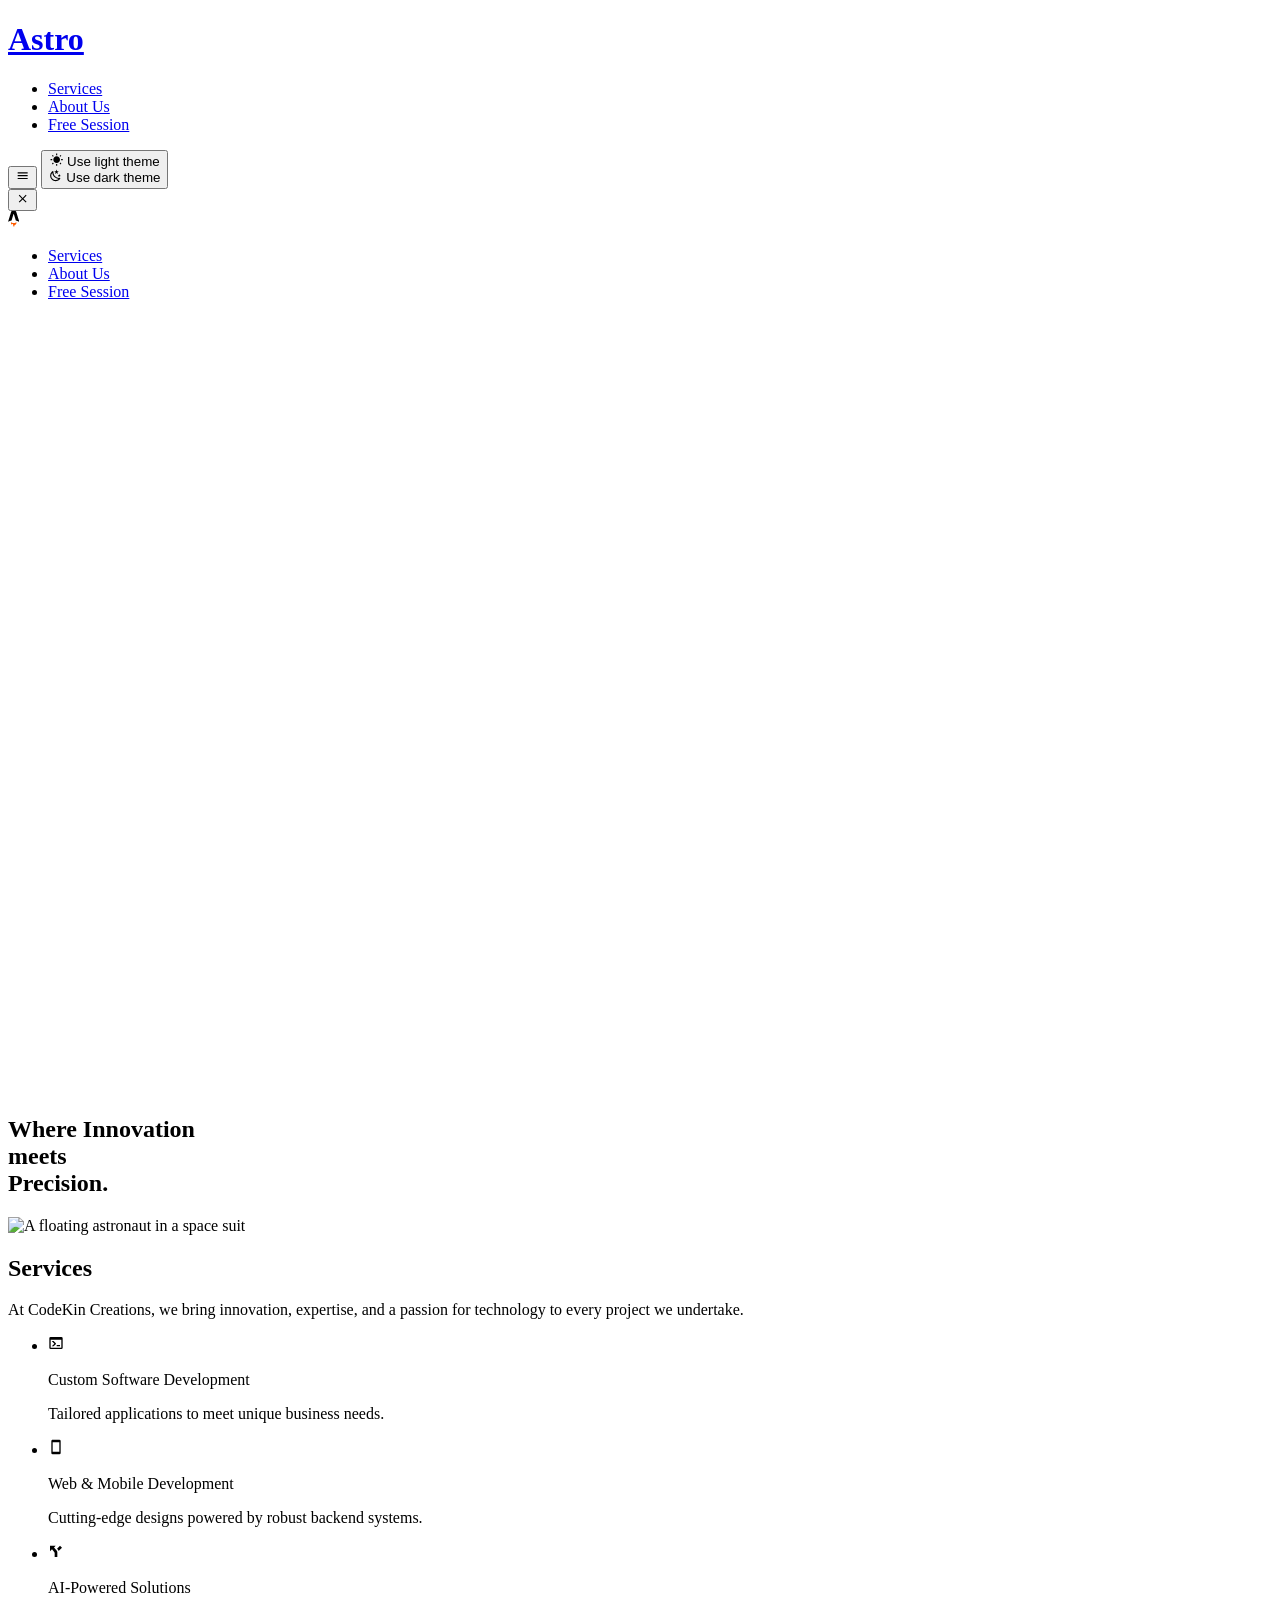
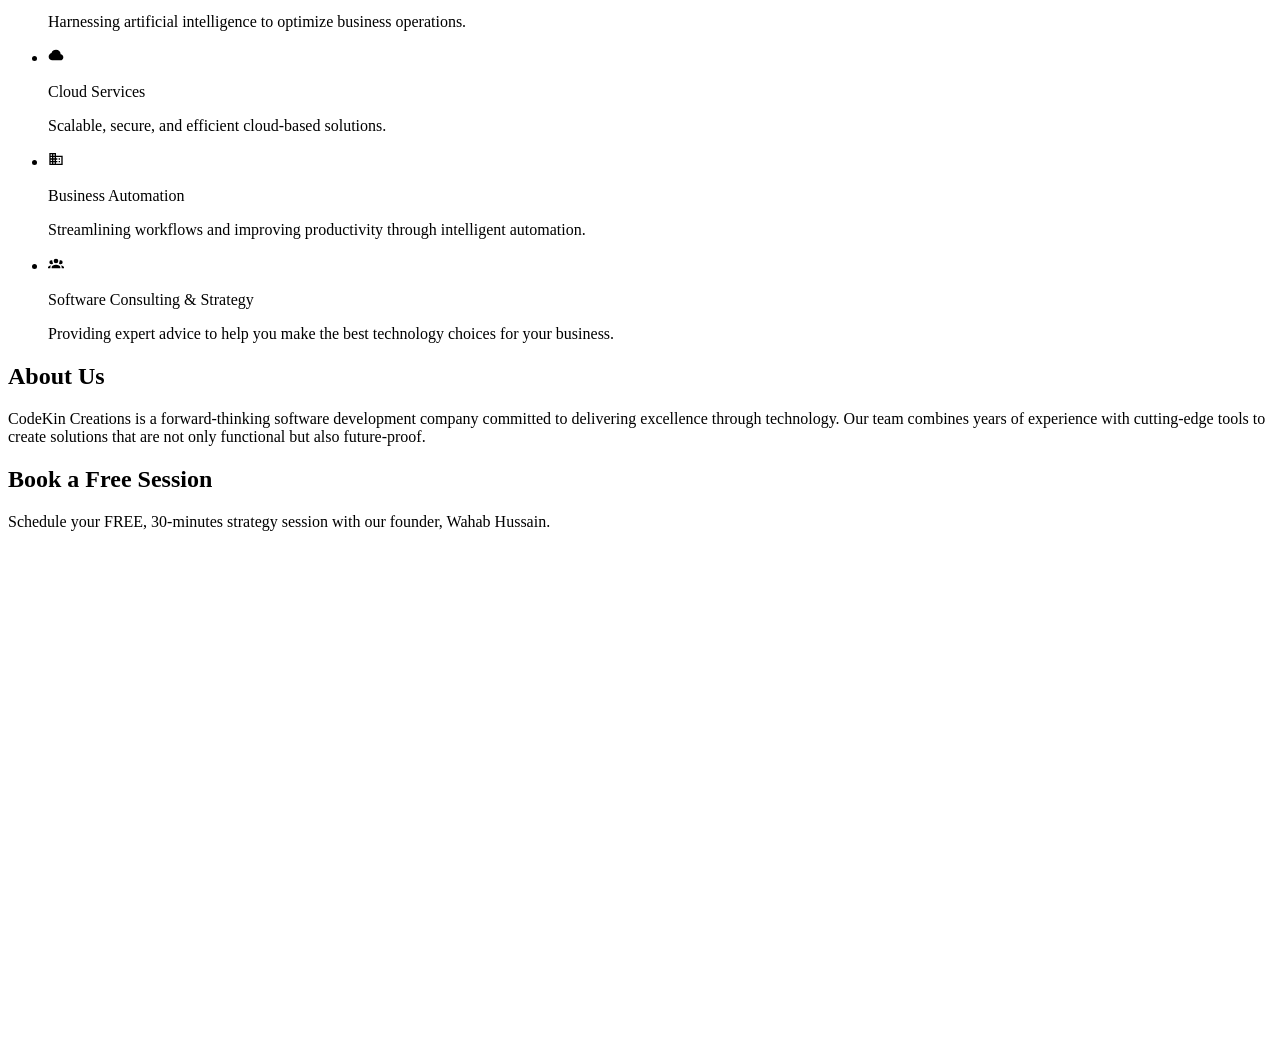
==== commit be51bba4: "Tag changed to make website responsive for address" ====
--- a/docs/index.html
+++ b/docs/index.html
@@ -1,4 +1,4 @@
-<!DOCTYPE html><html lang="en" class="h-full motion-safe:scroll-smooth" data-theme="dark"> <head><meta charset="utf-8"><meta name="viewport" content="width=device-width"><link rel="icon" href="favicon.png" type="image/png"><meta name="generator" content="Astro v4.16.14"><title>CodeKin Creations</title><meta name="description" content="Build fast websites, faster. Astro is a new kind of site builder for the modern web. Lightning-fast performance meets powerful developer experience."><!-- social media --><meta property="og:title" content="Astro"><meta property="og:type" content="website"><meta property="og:description" content="Build fast websites, faster. Astro is a new kind of site builder for the modern web. Lightning-fast performance meets powerful developer experience."><meta property="og:image" content="https://codekincreations.com/social.jpg"><meta property="og:url" content="https://codekincreations.com/"><meta name="twitter:card" content="summary_large_image"><!-- initialize theme --><script>
+<!DOCTYPE html><html lang="en" class="h-full motion-safe:scroll-smooth" data-theme="dark"> <head><meta charset="utf-8"><meta name="viewport" content="width=device-width"><link rel="icon" href="favicon.png" type="image/png"><meta name="generator" content="Astro v4.16.14"><title>CodeKin Creations</title><meta name="description" content="Build fast websites, faster. Astro is a new kind of site builder for the modern web. Lightning-fast performance meets powerful developer experience."><!-- social media --><meta property="og:title" content="Astro"><meta property="og:type" content="website"><meta property="og:description" content="Build fast websites, faster. Astro is a new kind of site builder for the modern web. Lightning-fast performance meets powerful developer experience."><meta property="og:image" content="https://astro-moon-landing.netlify.app/social.jpg"><meta property="og:url" content="https://astro-moon-landing.netlify.app/"><meta name="twitter:card" content="summary_large_image"><!-- initialize theme --><script>
       const themeSaved = localStorage.getItem("theme");
 
       if (themeSaved) {
@@ -19,7 +19,7 @@
               : "light";
           }
         });
-    </script><link rel="stylesheet" href="/docs/_astro/index.BKFecNzO.css"><script type="module" src="/docs/_astro/hoisted.rtTM1Q1N.js"></script></head> <body class="h-full overflow-x-hidden bg-default text-default text-base selection:bg-secondary selection:text-white"> <header id="page-header" class="absolute bottom-0 z-20 flex w-full items-center justify-between border-b border-transparent px-8 py-4 text-white" data-astro-cid-hpnw4vwy> <a class="flex items-center gap-3 hover:!text-default" href="#" data-astro-cid-hpnw4vwy> <h1 class="sr-only" data-astro-cid-hpnw4vwy>Astro</h1> <!-- <Icon name="logomark" class="size-10" />
+    </script><link rel="stylesheet" href="/_astro/index.CqWysh4z.css"><script type="module" src="/_astro/hoisted.rtTM1Q1N.js"></script></head> <body class="h-full overflow-x-hidden bg-default text-default text-base selection:bg-secondary selection:text-white"> <header id="page-header" class="absolute bottom-0 z-20 flex w-full items-center justify-between border-b border-transparent px-8 py-4 text-white" data-astro-cid-hpnw4vwy> <a class="flex items-center gap-3 hover:!text-default" href="#" data-astro-cid-hpnw4vwy> <h1 class="sr-only" data-astro-cid-hpnw4vwy>Astro</h1> <!-- <Icon name="logomark" class="size-10" />
     <Icon name="wordmark" class="hidden h-4 sm:block" /> --> </a> <div data-astro-cid-hpnw4vwy> <div class="flex items-center gap-6" data-astro-cid-hpnw4vwy> <nav class="hidden sm:block" data-astro-cid-hpnw4vwy> <ul class="flex items-center gap-6" data-astro-cid-hpnw4vwy> <li data-astro-cid-hpnw4vwy> <a class="text-sm" href="#services" data-astro-cid-hpnw4vwy> Services </a> </li><li data-astro-cid-hpnw4vwy> <a class="text-sm" href="#aboutUs" data-astro-cid-hpnw4vwy> About Us </a> </li><li data-astro-cid-hpnw4vwy> <a class="text-sm" href="#freeSession" data-astro-cid-hpnw4vwy> Free Session </a> </li> </ul> </nav> <button id="open-nav-button" type="button" class="btn sm:hidden" aria-label="Navigation" data-astro-cid-hpnw4vwy> <svg width="1em" height="1em" class="size-8" data-astro-cid-hpnw4vwy data-icon="mdi:menu">   <symbol id="ai:mdi:menu" viewBox="0 0 24 24"><path fill="currentColor" d="M3 6h18v2H3zm0 5h18v2H3zm0 5h18v2H3z"/></symbol><use href="#ai:mdi:menu"></use>  </svg> </button> <!--
   negative margin is sum of button width (6) and gap size of flex parent (6)
   TODO don't hardcode these values
@@ -27,11 +27,11 @@
     #open-nav-button {
       display: none;
     }
-  </style> </noscript>  <section class="relative h-full bg-black" data-astro-cid-3egmgwtg> <div id="starfield" class="absolute inset-0"> <canvas id="starfield-canvas"></canvas> </div>  <!-- <GitHubCorner /> --> <div id="splash-bg-fallback" class="absolute inset-0 hidden opacity-40" data-astro-cid-3egmgwtg> <img src="/docs/_astro/space.DYLuW4IO_Z2hKsP4.webp" srcset="/docs/_astro/space.DYLuW4IO_Z2tc9IV.webp 450w, /docs/_astro/space.DYLuW4IO_1xQk82.webp 800w, /docs/_astro/space.DYLuW4IO_gJCh3.webp 1200w" class="h-full w-full object-cover" sizes="100vw" alt="The ridged surface of the moon" width="1900" height="621" loading="lazy" decoding="async"> </div> <div class="relative grid h-full place-items-center sm:grid-cols-2" data-astro-cid-3egmgwtg> <h2 class="flex flex-col items-center gap-2 self-end sm:gap-4 sm:self-auto sm:justify-self-end" data-astro-cid-3egmgwtg> <div class="gradient-text text-center font-extrabold tracking-tighter text-6xl md:text-8xl" data-astro-cid-3egmgwtg>
+  </style> </noscript>  <section class="relative h-full bg-black" data-astro-cid-3egmgwtg> <div id="starfield" class="absolute inset-0"> <canvas id="starfield-canvas"></canvas> </div>  <!-- <GitHubCorner /> --> <div id="splash-bg-fallback" class="absolute inset-0 hidden opacity-40" data-astro-cid-3egmgwtg> <img src="/_astro/space.DYLuW4IO_ZClXQo.webp" srcset="/_astro/space.DYLuW4IO_1Yj8VY.webp 450w, /_astro/space.DYLuW4IO_Vau01.webp 800w, /_astro/space.DYLuW4IO_1shdth.webp 1200w" class="h-full w-full object-cover" sizes="100vw" alt="The ridged surface of the moon" width="1900" height="621" loading="lazy" decoding="async"> </div> <div class="relative grid h-full place-items-center sm:grid-cols-2" data-astro-cid-3egmgwtg> <h2 class="flex flex-col items-center gap-2 self-end sm:gap-4 sm:self-auto sm:justify-self-end" data-astro-cid-3egmgwtg> <div class="gradient-text text-center font-extrabold tracking-tighter text-6xl md:text-8xl" data-astro-cid-3egmgwtg>
 Where Innovation
 <br data-astro-cid-3egmgwtg> meets
 <br data-astro-cid-3egmgwtg> Precision.
-</div> </h2> <div id="astronaut" class="w-2/3w-2/3max-w-3xl self-start sm:w-10/12 sm:self-auto sm:justify-self-start" data-astro-cid-3egmgwtg> <img src="/docs/_astro/logo-new.BRslMl1b_2lgQC.webp" srcset="/docs/_astro/logo-new.BRslMl1b_ZD2jXX.webp 500w, /docs/_astro/logo-new.BRslMl1b_ZD2jXX.webp 500w" class="h-full w-full object-cover" sizes="(min-width: 300px) 400px, 400px" loading="eager" alt="A floating astronaut in a space suit" data-astro-cid-3egmgwtg width="1080" height="1080" decoding="async"> </div> </div> </section> <noscript> <style>
+</div> </h2> <div id="astronaut" class="w-2/3w-2/3max-w-3xl self-start sm:w-10/12 sm:self-auto sm:justify-self-start" data-astro-cid-3egmgwtg> <img src="/_astro/logo-new.BRslMl1b_5NP95.webp" srcset="/_astro/logo-new.BRslMl1b_Z2rwxJl.webp 500w, /_astro/logo-new.BRslMl1b_Z2rwxJl.webp 500w" class="h-full w-full object-cover" sizes="(min-width: 300px) 400px, 400px" loading="eager" alt="A floating astronaut in a space suit" data-astro-cid-3egmgwtg width="1080" height="1080" decoding="async"> </div> </div> </section> <noscript> <style>
     #splash-bg-fallback {
       display: block;
     }
@@ -57,7 +57,8 @@
 info@codekincreations.com
 </a> </li> <li> <a href="tel:+13073103533" class="link whitespace-nowrap text-white">
 +13073103533
-</a> </li> <li> <a href="" class="link whitespace-nowrap text-white">
-5830 E 2nd St, Ste 7000 #20896, Casper, Wyoming 82609 US </a> </li> </ul> </section> </div> </nav> <hr class="border-astro-gray-500"> <nav aria-label="Legal" class="flex flex-col-reverse items-center justify-between gap-4 py-8 sm:flex-row"> <div class="flex items-center gap-4 text-white"> <a target="_blank" class="link">
+</a> </li> <li> <p class="text-white mb-4 pt-2 lg:text-balance">
+5830 E 2nd St, Ste 7000 #20896, Casper, Wyoming 82609 US
+</p> </li> </ul> </section> </div> </nav> <hr class="border-astro-gray-500"> <nav aria-label="Legal" class="flex flex-col-reverse items-center justify-between gap-4 py-8 sm:flex-row"> <div class="flex items-center gap-4 text-white"> <a target="_blank" class="link">
 Copyright © 2025 CodeKin Creations | All Rights Reserved
-</a> </div> <div class="flex items-center gap-4"> <a target="_blank" rel="noopener noreferrer" class="link flex items-center gap-2 text-white" href="https://www.linkedin.com/company/codekin-creations"> <span class="sr-only">Join the LinkedIn community</span> <svg viewBox="0 0 16 16" aria-hidden="true" width="24" height="24" xmlns="http://www.w3.org/2000/svg"> <path fill="currentColor" d="M13.31 0H2.69C1.206 0 0 1.206 0 2.69v10.62C0 14.794 1.206 16 2.69 16h10.62c1.484 0 2.69-1.206 2.69-2.69V2.69C16 1.206 14.794 0 13.31 0zM5.648 13.311H3.356V6.166h2.292v7.145zm-1.147-8.385c-.725 0-1.308-.595-1.308-1.32 0-.728.583-1.322 1.308-1.322.726 0 1.308.594 1.308 1.322 0 .725-.582 1.32-1.308 1.32zm8.055 8.385h-2.296v-3.654c0-.926-.017-2.107-1.293-2.107-1.294 0-1.49 1.009-1.49 2.045v3.716h-2.296V6.166h2.021v1.016h.029c.298-.561 1.025-1.148 2.107-1.148 2.251 0 2.665 1.485 2.665 3.418v4.795z"></path> </svg> </a> <a target="_blank" rel="noopener noreferrer" class="link flex items-center gap-2 text-white" href="https://www.youtube.com/codekincreations"> <span class="sr-only">Join the YouTube community</span> <svg viewBox="0 0 16 16" aria-hidden="true" width="24" height="24" xmlns="http://www.w3.org/2000/svg"> <path fill="currentColor" d="M8.028 0C3.589 0 0 3.589 0 8s3.589 8 8.028 8c4.438 0 8.029-3.589 8.029-8s-3.591-8-8.029-8zM6.276 11.58V4.42l5.655 3.578-5.655 3.58z"></path> </svg> </a> <a target="_blank" rel="noopener noreferrer" class="link flex items-center gap-2 text-white" href="https://www.x.com"> <span class="sr-only">Join the X (formerly Twitter) community</span> <svg viewBox="0 0 24 24" aria-hidden="true" width="24" height="24" xmlns="http://www.w3.org/2000/svg"> <path fill="currentColor" d="M23.49 5.49c-.88-.39-1.83-.66-2.84-.78a5.08 5.08 0 0 0 2.07-2.81c-.81.48-1.71.82-2.67 1.01a5.05 5.05 0 0 0-8.64 4.59c-4.19-.21-7.9-2.26-10.4-5.42a5.05 5.05 0 0 0-.68 2.53c0 1.75.88 3.28 2.22 4.18a5.03 5.03 0 0 1-2.29-.63c-.06 1.99 1.4 3.86 3.38 4.27a5.08 5.08 0 0 1-2.3.08c.65 2.03 2.53 3.49 4.76 3.52a10.12 10.12 0 0 1-6.3 2.18c-.41 0-.82-.03-1.23-.07a14.27 14.27 0 0 0 7.72 2.27c9.26 0 14.36-7.68 14.36-14.36 0-.22-.01-.44-.03-.66a10.32 10.32 0 0 0 2.42-2.65z"></path> </svg> </a> </div> </nav> </div> </footer> </body></html>+</a> </div> <div class="flex items-center gap-4"> <a target="_blank" 0 rel="noopener noreferrer" class="link flex items-center gap-2 text-white" href="https://www.linkedin.com/company/codekin-creations"> <span class="sr-only">Join the LinkedIn community</span> <svg viewBox="0 0 16 16" aria-hidden="true" width="24" height="24" xmlns="http://www.w3.org/2000/svg"> <path fill="currentColor" d="M13.31 0H2.69C1.206 0 0 1.206 0 2.69v10.62C0 14.794 1.206 16 2.69 16h10.62c1.484 0 2.69-1.206 2.69-2.69V2.69C16 1.206 14.794 0 13.31 0zM5.648 13.311H3.356V6.166h2.292v7.145zm-1.147-8.385c-.725 0-1.308-.595-1.308-1.32 0-.728.583-1.322 1.308-1.322.726 0 1.308.594 1.308 1.322 0 .725-.582 1.32-1.308 1.32zm8.055 8.385h-2.296v-3.654c0-.926-.017-2.107-1.293-2.107-1.294 0-1.49 1.009-1.49 2.045v3.716h-2.296V6.166h2.021v1.016h.029c.298-.561 1.025-1.148 2.107-1.148 2.251 0 2.665 1.485 2.665 3.418v4.795z"></path> </svg> </a> <a target="_blank" rel="noopener noreferrer" class="link flex items-center gap-2 text-white" href="https://www.youtube.com/codekincreations"> <span class="sr-only">Join the YouTube community</span> <svg viewBox="0 0 16 16" aria-hidden="true" width="24" height="24" xmlns="http://www.w3.org/2000/svg"> <path fill="currentColor" d="M8.028 0C3.589 0 0 3.589 0 8s3.589 8 8.028 8c4.438 0 8.029-3.589 8.029-8s-3.591-8-8.029-8zM6.276 11.58V4.42l5.655 3.578-5.655 3.58z"></path> </svg> </a> <a target="_blank" rel="noopener noreferrer" class="link flex items-center gap-2 text-white" href="https://www.x.com"> <span class="sr-only">Join the X (formerly Twitter) community</span> <svg viewBox="0 0 24 24" aria-hidden="true" width="24" height="24" xmlns="http://www.w3.org/2000/svg"> <path fill="currentColor" d="M23.49 5.49c-.88-.39-1.83-.66-2.84-.78a5.08 5.08 0 0 0 2.07-2.81c-.81.48-1.71.82-2.67 1.01a5.05 5.05 0 0 0-8.64 4.59c-4.19-.21-7.9-2.26-10.4-5.42a5.05 5.05 0 0 0-.68 2.53c0 1.75.88 3.28 2.22 4.18a5.03 5.03 0 0 1-2.29-.63c-.06 1.99 1.4 3.86 3.38 4.27a5.08 5.08 0 0 1-2.3.08c.65 2.03 2.53 3.49 4.76 3.52a10.12 10.12 0 0 1-6.3 2.18c-.41 0-.82-.03-1.23-.07a14.27 14.27 0 0 0 7.72 2.27c9.26 0 14.36-7.68 14.36-14.36 0-.22-.01-.44-.03-.66a10.32 10.32 0 0 0 2.42-2.65z"></path> </svg> </a> </div> </nav> </div> </footer> </body></html>
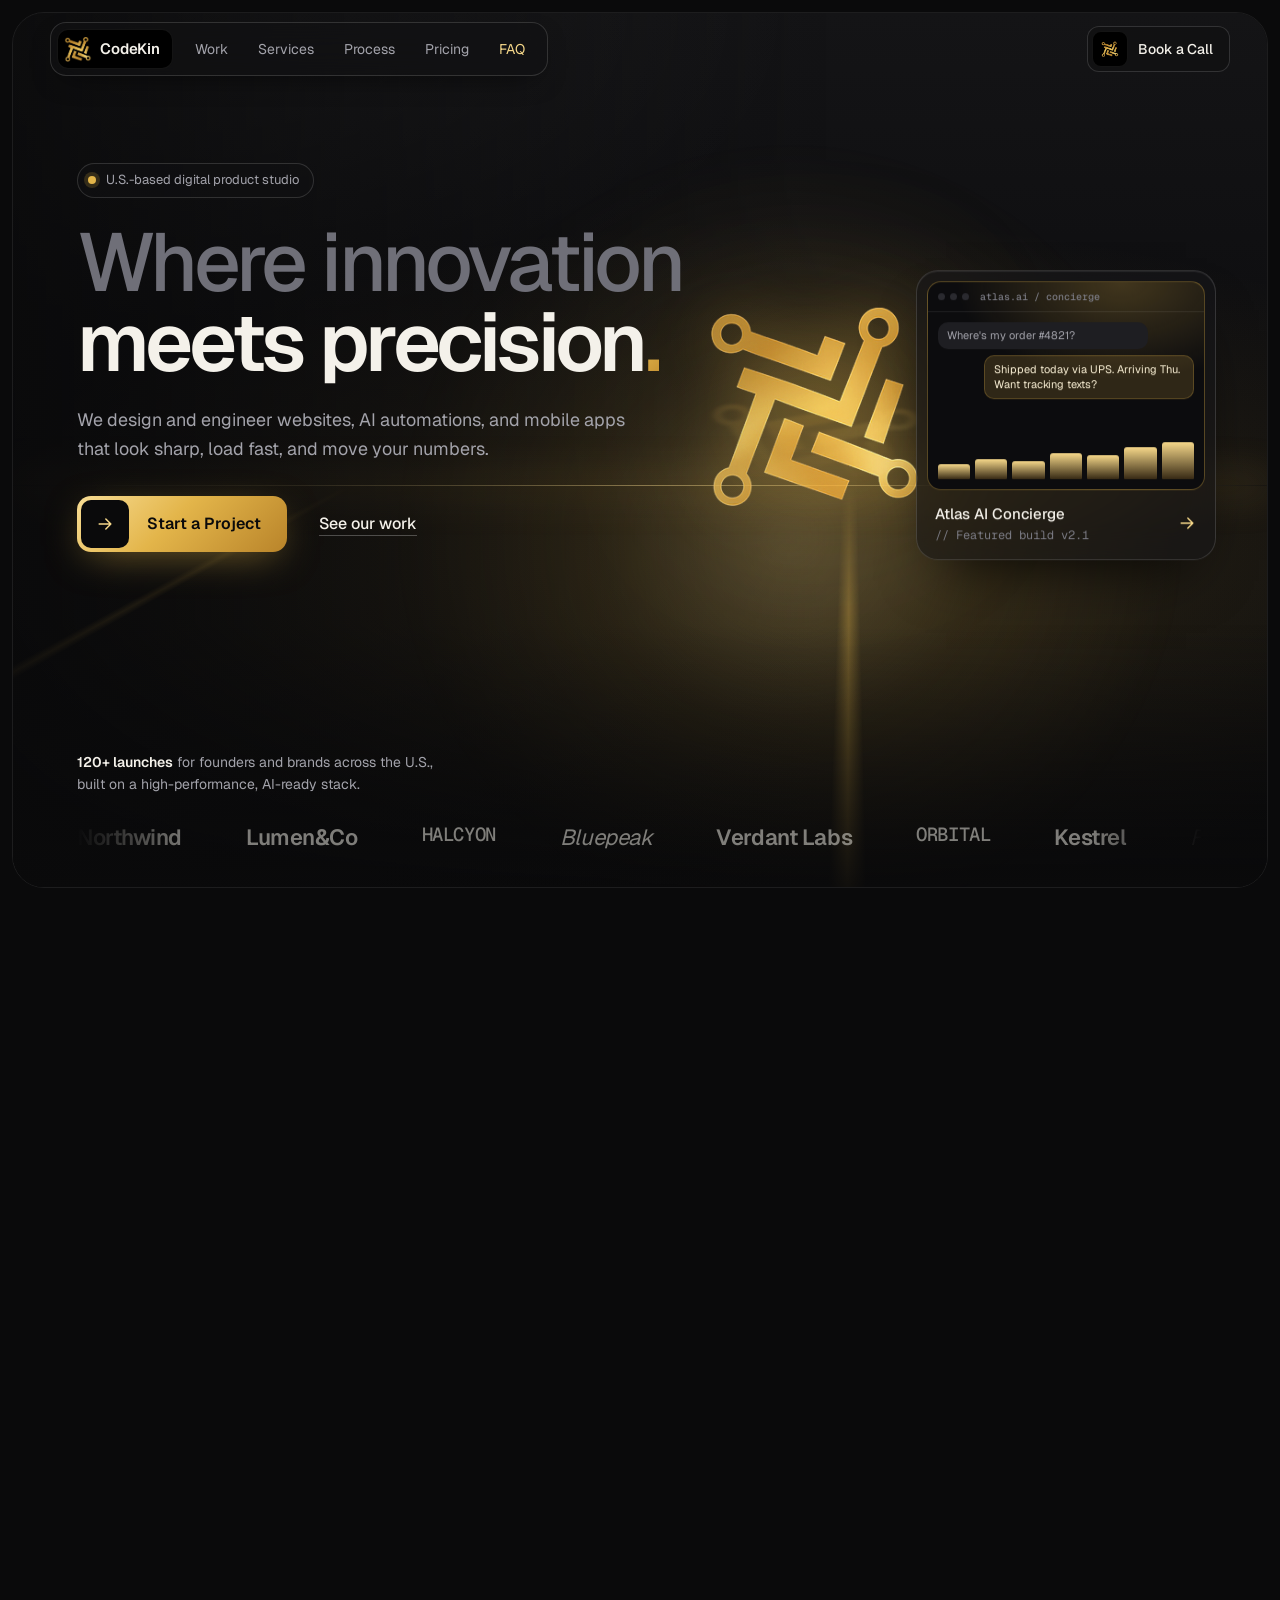
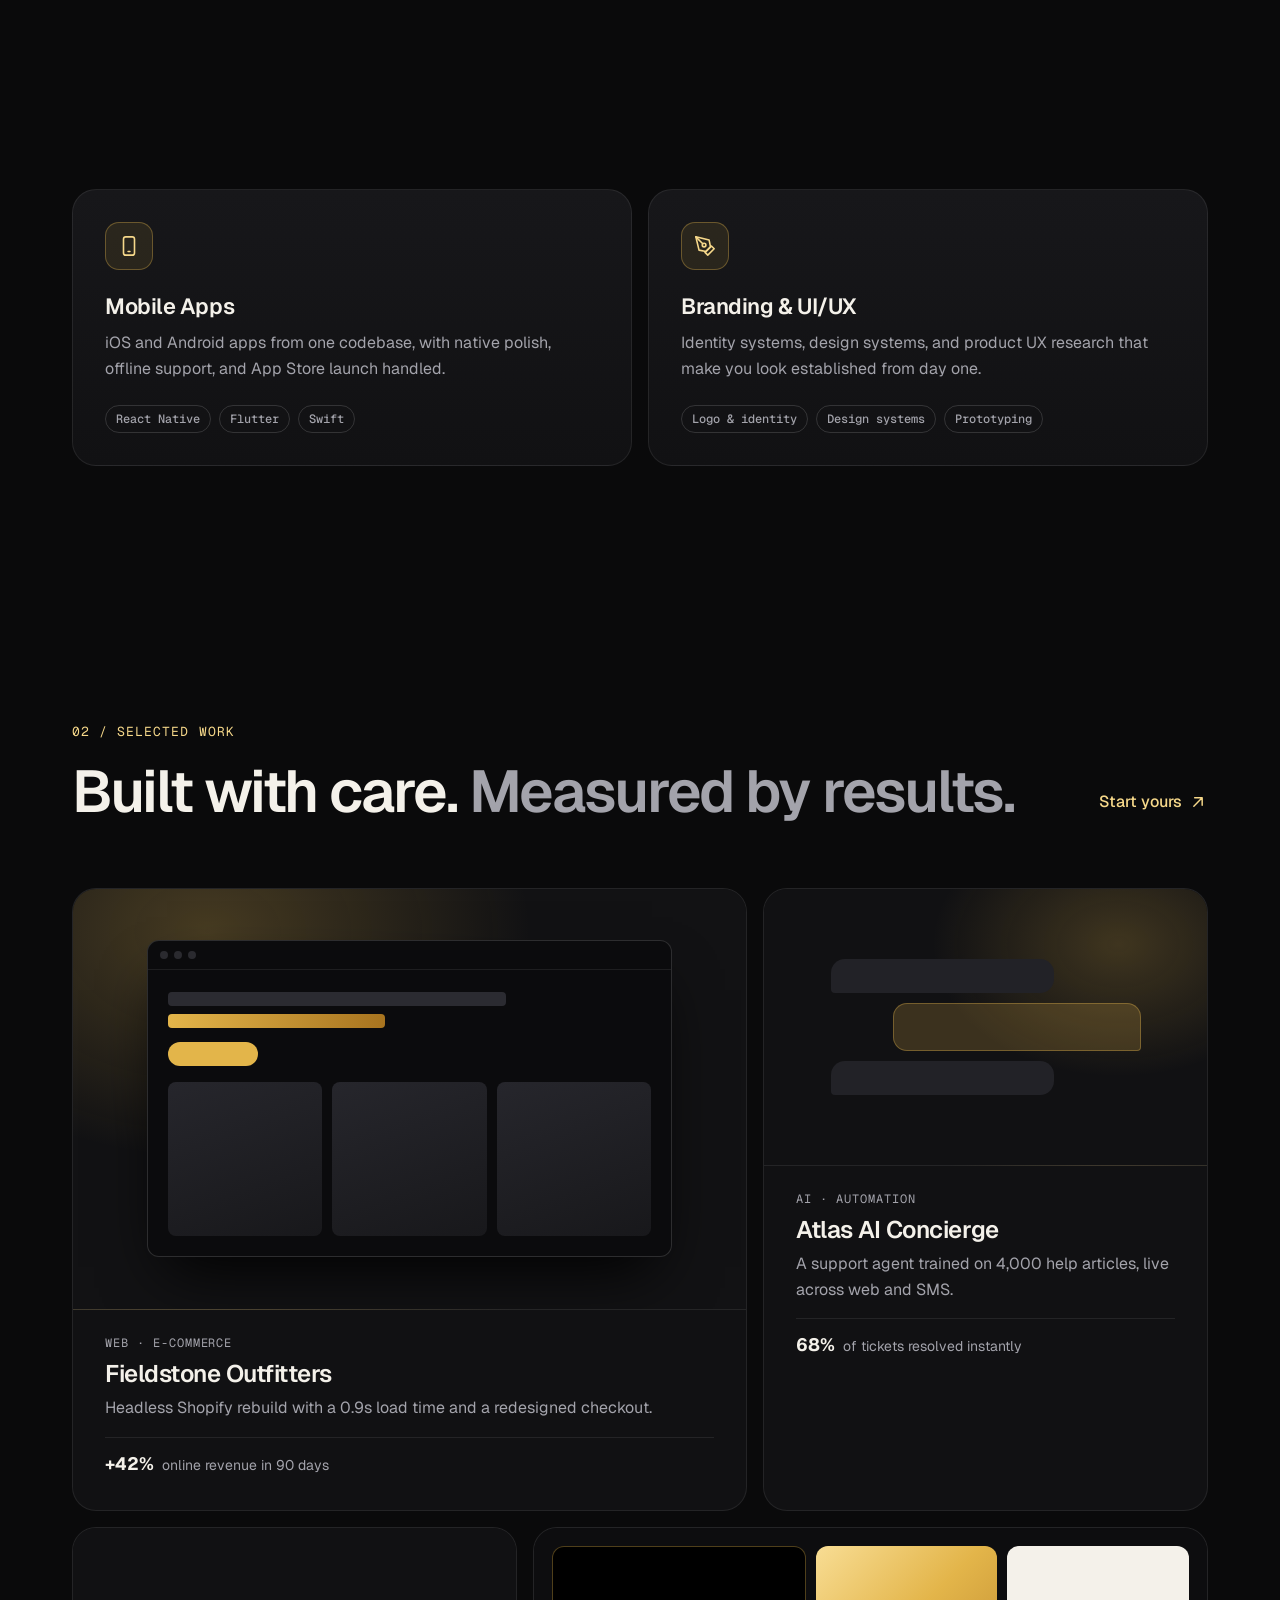
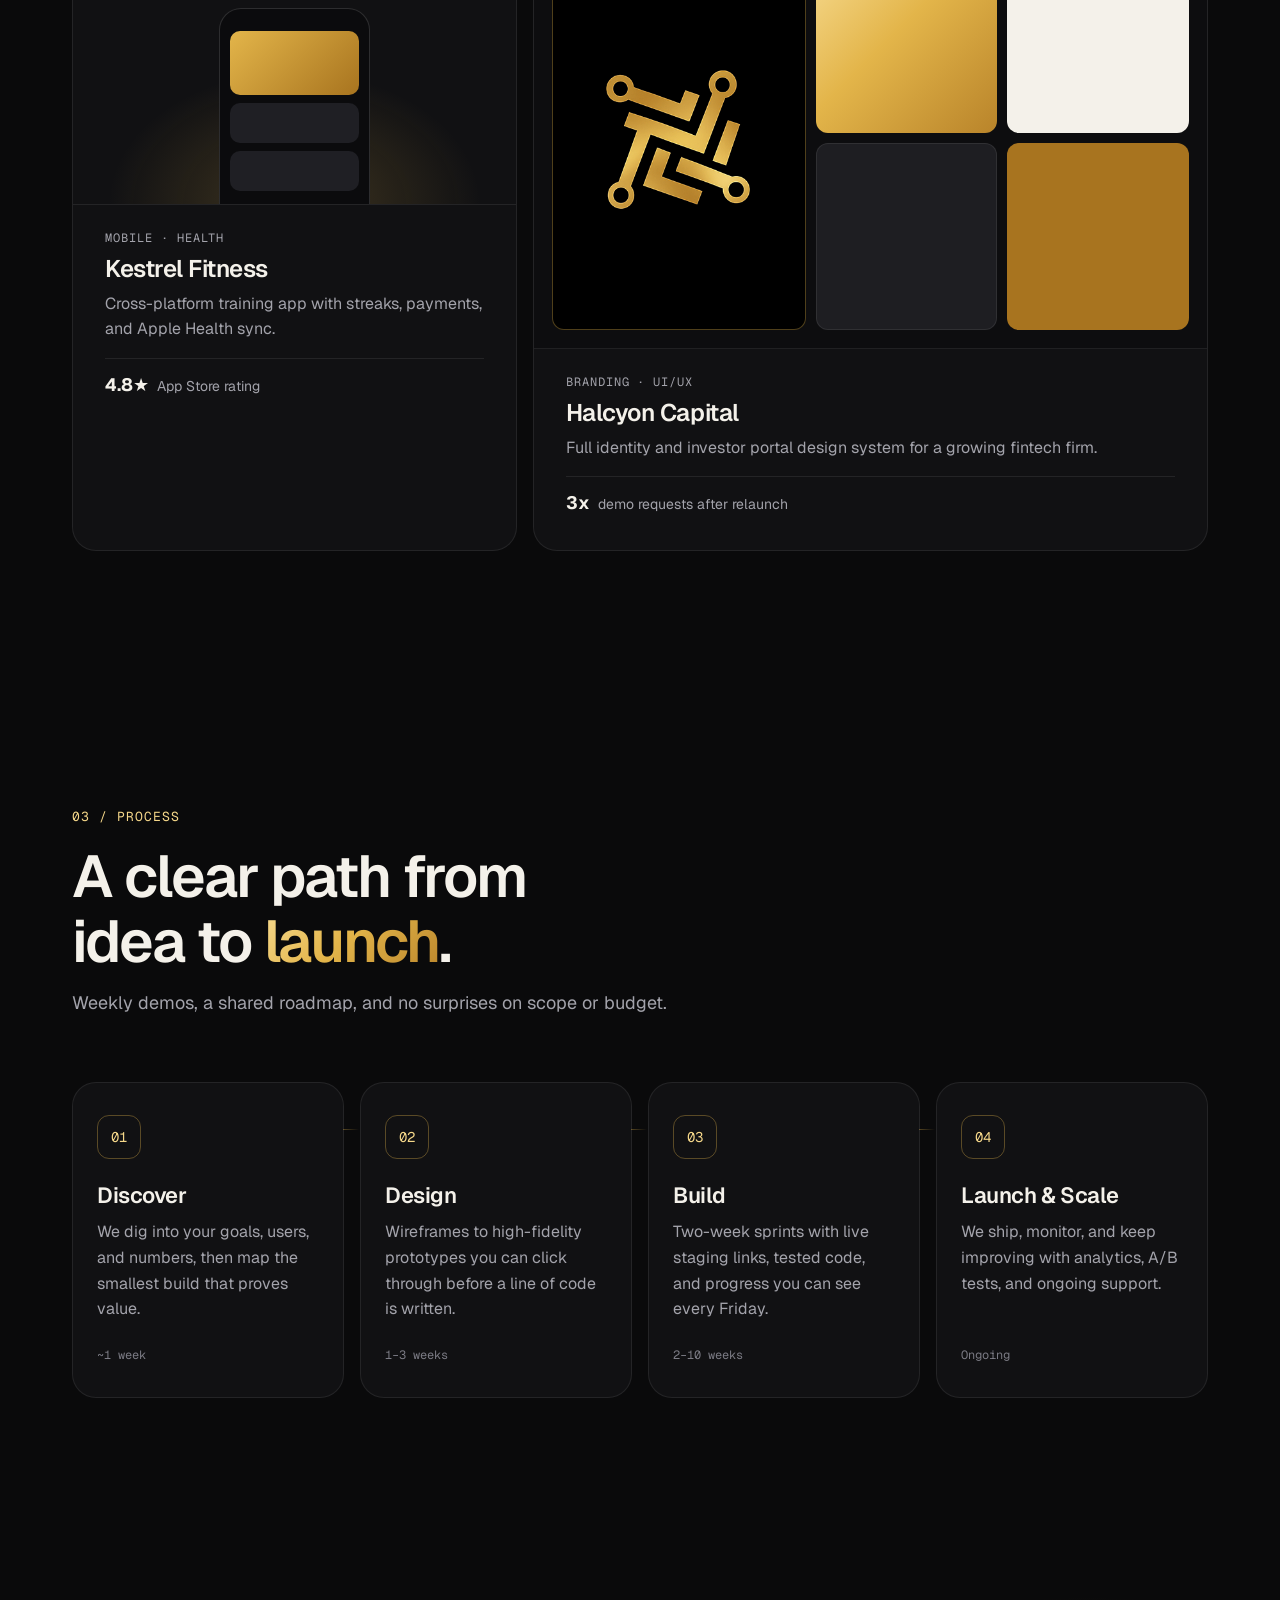
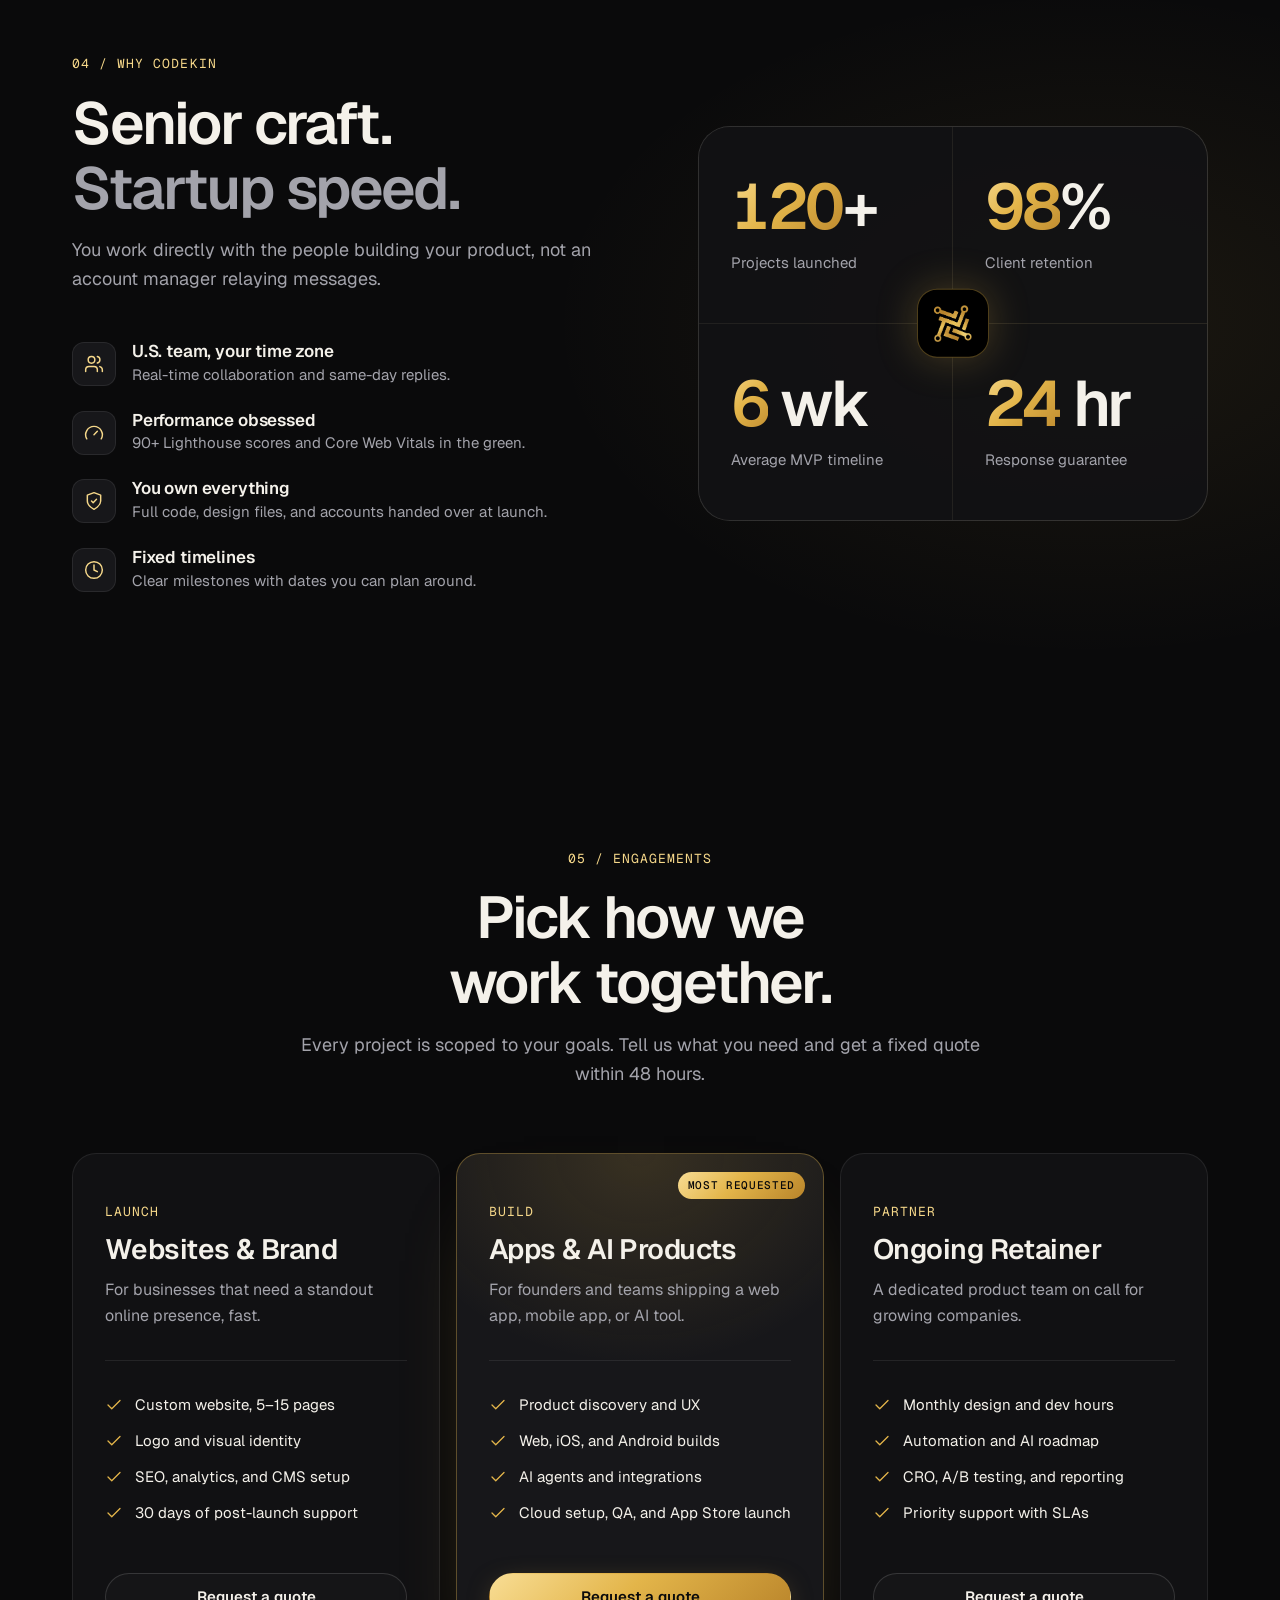
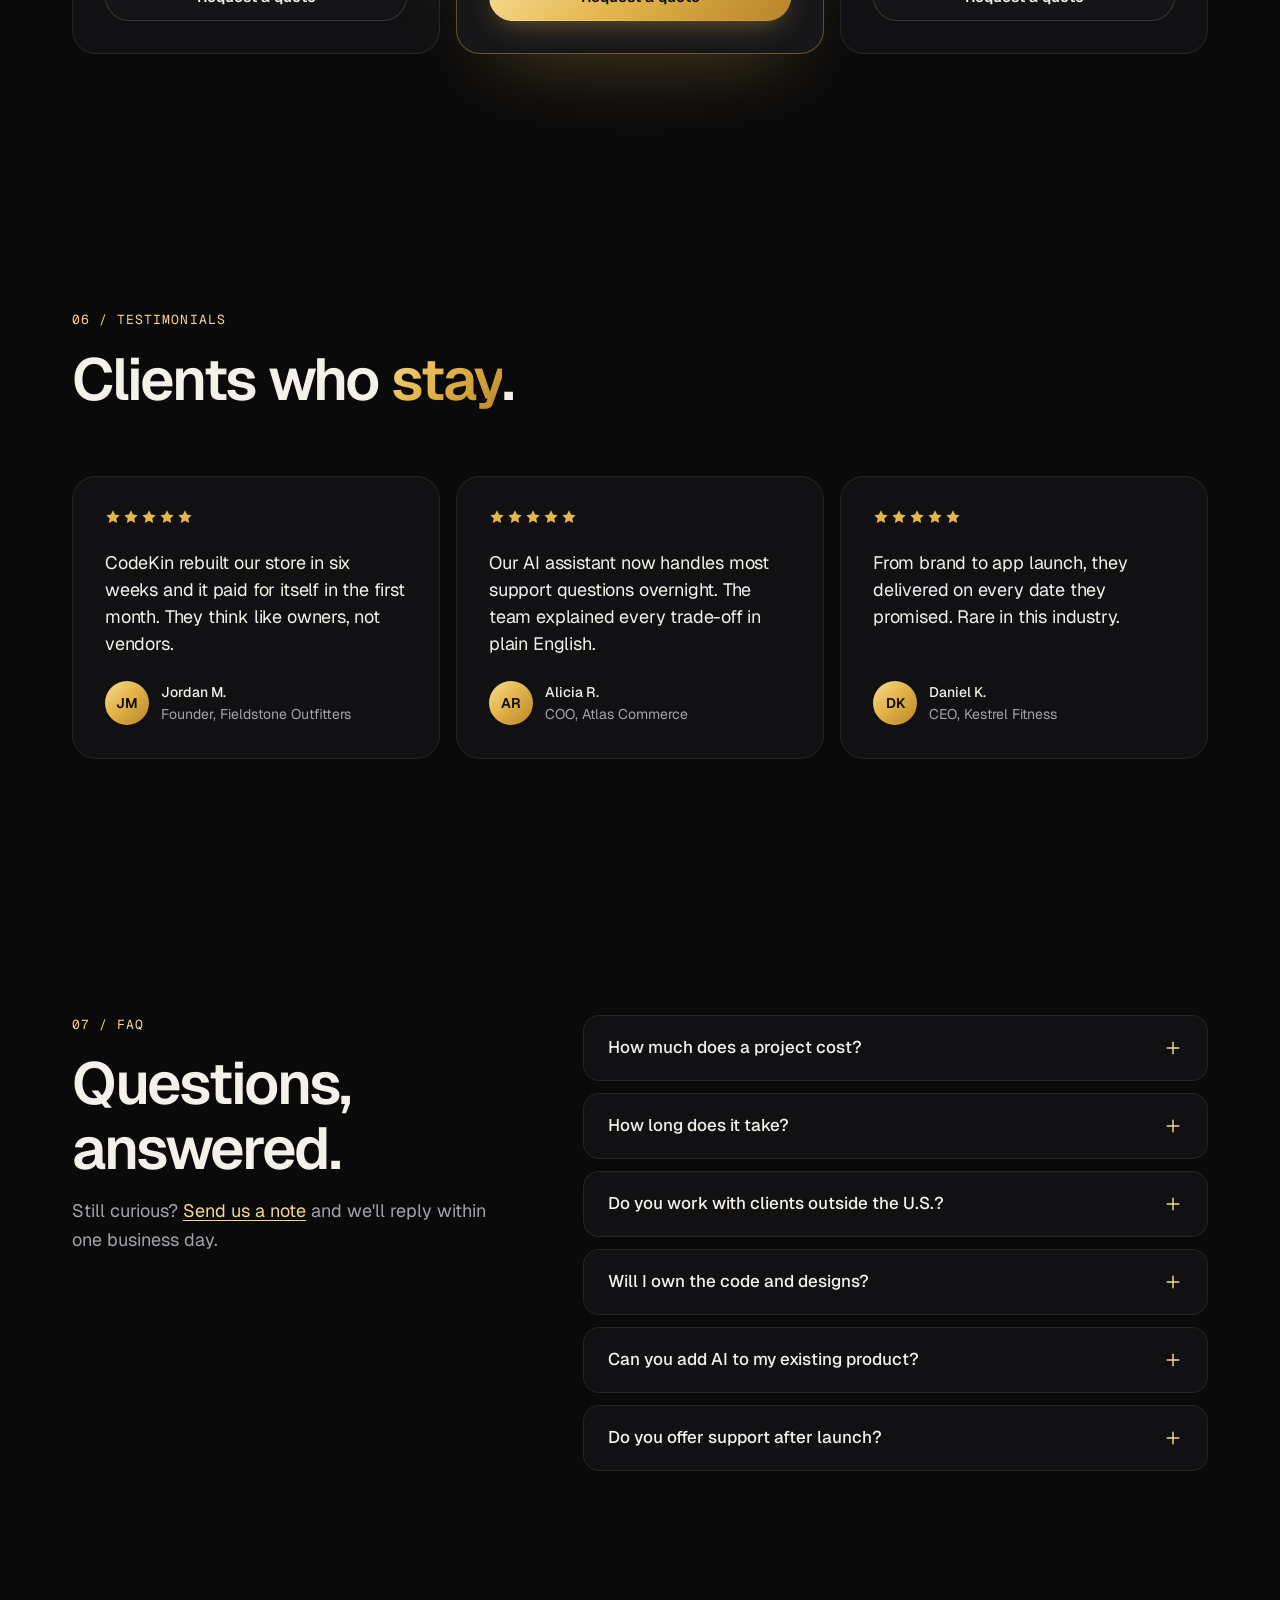
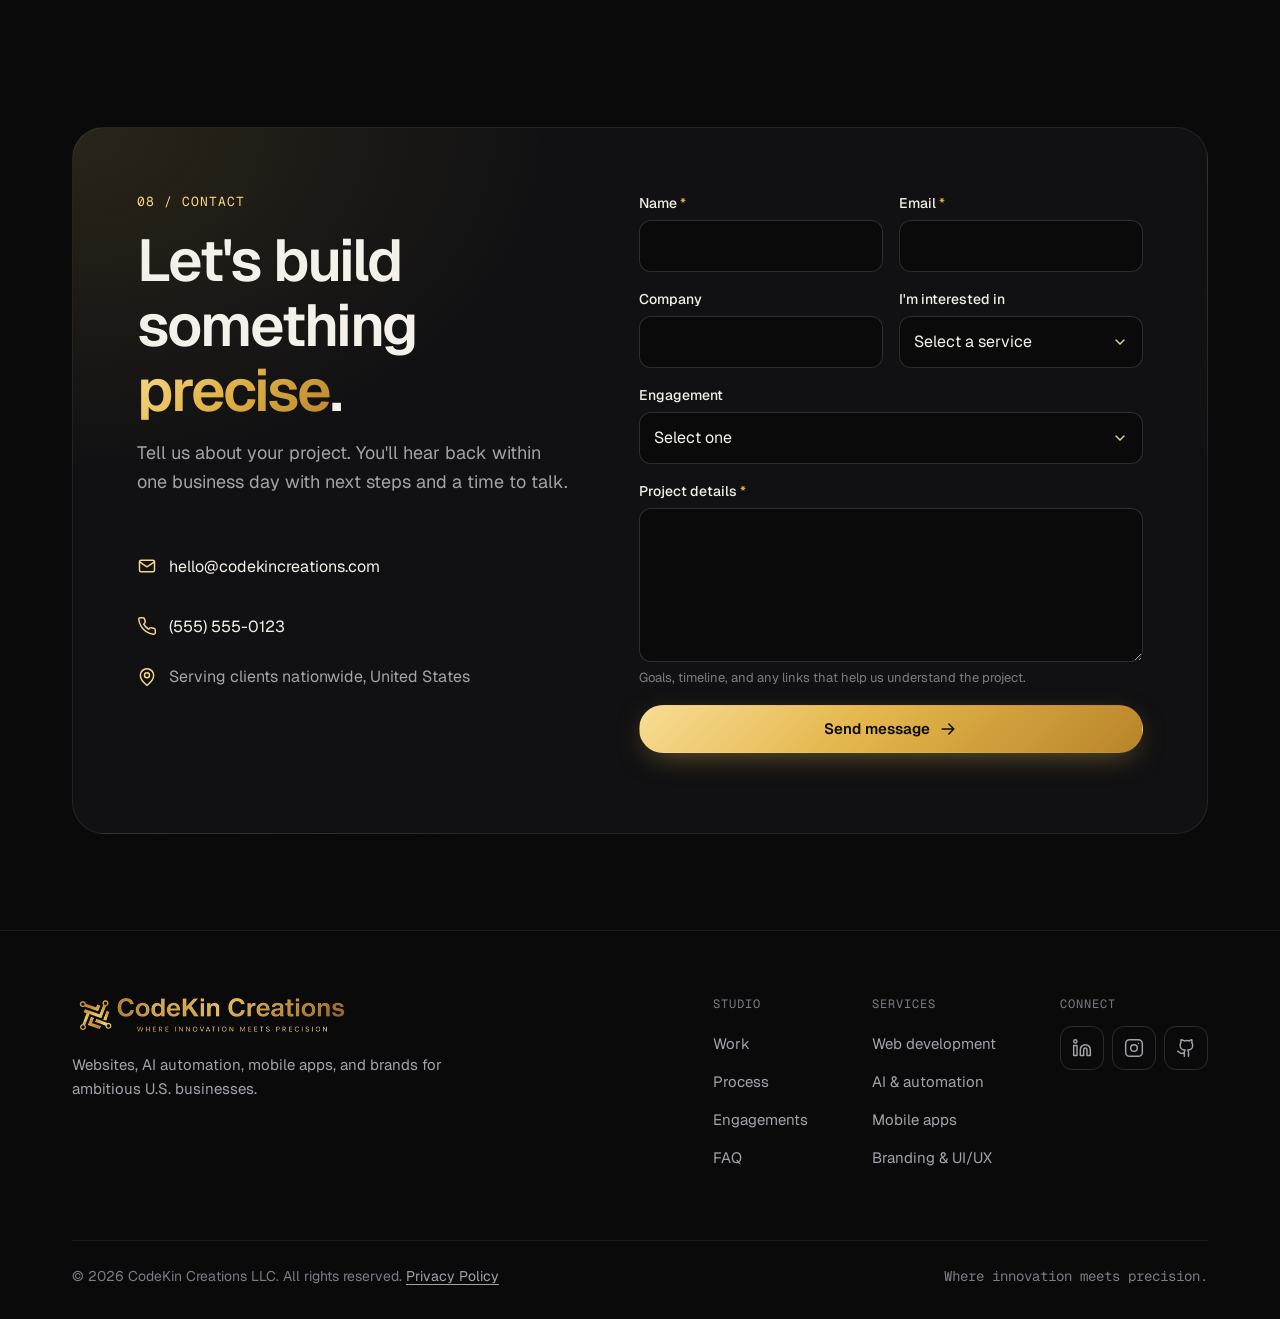
==== commit e404329d: "Replace site with new dark-luxe CodeKin Creations design - New single-page site: services, work, pro" ====
--- a/docs/index.html
+++ b/docs/index.html
@@ -1,64 +1,557 @@
-<!DOCTYPE html><html lang="en" class="h-full motion-safe:scroll-smooth" data-theme="dark"> <head><meta charset="utf-8"><meta name="viewport" content="width=device-width"><link rel="icon" href="favicon.png" type="image/png"><meta name="generator" content="Astro v4.16.14"><title>CodeKin Creations</title><meta name="description" content="Build fast websites, faster. Astro is a new kind of site builder for the modern web. Lightning-fast performance meets powerful developer experience."><!-- social media --><meta property="og:title" content="Astro"><meta property="og:type" content="website"><meta property="og:description" content="Build fast websites, faster. Astro is a new kind of site builder for the modern web. Lightning-fast performance meets powerful developer experience."><meta property="og:image" content="https://astro-moon-landing.netlify.app/social.jpg"><meta property="og:url" content="https://astro-moon-landing.netlify.app/"><meta name="twitter:card" content="summary_large_image"><!-- initialize theme --><script>
-      const themeSaved = localStorage.getItem("theme");
-
-      if (themeSaved) {
-        document.documentElement.dataset.theme = themeSaved;
-      } else {
-        const prefersDark = window.matchMedia(
-          "(prefers-color-scheme: dark)",
-        ).matches;
-        document.documentElement.dataset.theme = prefersDark ? "dark" : "light";
-      }
-
-      window
-        .matchMedia("(prefers-color-scheme: dark)")
-        .addEventListener("change", (event) => {
-          if (!localStorage.getItem("theme")) {
-            document.documentElement.dataset.theme = event.matches
-              ? "dark"
-              : "light";
-          }
-        });
-    </script><link rel="stylesheet" href="/_astro/index.CqWysh4z.css"><script type="module" src="/_astro/hoisted.rtTM1Q1N.js"></script></head> <body class="h-full overflow-x-hidden bg-default text-default text-base selection:bg-secondary selection:text-white"> <header id="page-header" class="absolute bottom-0 z-20 flex w-full items-center justify-between border-b border-transparent px-8 py-4 text-white" data-astro-cid-hpnw4vwy> <a class="flex items-center gap-3 hover:!text-default" href="#" data-astro-cid-hpnw4vwy> <h1 class="sr-only" data-astro-cid-hpnw4vwy>Astro</h1> <!-- <Icon name="logomark" class="size-10" />
-    <Icon name="wordmark" class="hidden h-4 sm:block" /> --> </a> <div data-astro-cid-hpnw4vwy> <div class="flex items-center gap-6" data-astro-cid-hpnw4vwy> <nav class="hidden sm:block" data-astro-cid-hpnw4vwy> <ul class="flex items-center gap-6" data-astro-cid-hpnw4vwy> <li data-astro-cid-hpnw4vwy> <a class="text-sm" href="#services" data-astro-cid-hpnw4vwy> Services </a> </li><li data-astro-cid-hpnw4vwy> <a class="text-sm" href="#aboutUs" data-astro-cid-hpnw4vwy> About Us </a> </li><li data-astro-cid-hpnw4vwy> <a class="text-sm" href="#freeSession" data-astro-cid-hpnw4vwy> Free Session </a> </li> </ul> </nav> <button id="open-nav-button" type="button" class="btn sm:hidden" aria-label="Navigation" data-astro-cid-hpnw4vwy> <svg width="1em" height="1em" class="size-8" data-astro-cid-hpnw4vwy data-icon="mdi:menu">   <symbol id="ai:mdi:menu" viewBox="0 0 24 24"><path fill="currentColor" d="M3 6h18v2H3zm0 5h18v2H3zm0 5h18v2H3z"/></symbol><use href="#ai:mdi:menu"></use>  </svg> </button> <!--
-  negative margin is sum of button width (6) and gap size of flex parent (6)
-  TODO don't hardcode these values
---><button id="theme-switcher" type="button" class="-ml-12 origin-[right_center] scale-0 transition-all duration-500" data-astro-cid-l4aeqea3> <div id="icon-theme-light" data-astro-cid-l4aeqea3> <svg width="1em" height="1em" class="size-6" data-astro-cid-l4aeqea3 data-icon="mdi:white-balance-sunny">   <symbol id="ai:mdi:white-balance-sunny" viewBox="0 0 24 24"><path fill="currentColor" d="m3.55 19.09l1.41 1.41l1.8-1.79l-1.42-1.42M12 6c-3.31 0-6 2.69-6 6s2.69 6 6 6s6-2.69 6-6c0-3.32-2.69-6-6-6m8 7h3v-2h-3m-2.76 7.71l1.8 1.79l1.41-1.41l-1.79-1.8M20.45 5l-1.41-1.4l-1.8 1.79l1.42 1.42M13 1h-2v3h2M6.76 5.39L4.96 3.6L3.55 5l1.79 1.81zM1 13h3v-2H1m12 9h-2v3h2"/></symbol><use href="#ai:mdi:white-balance-sunny"></use>  </svg> <span class="sr-only" data-astro-cid-l4aeqea3>Use light theme</span> </div> <div id="icon-theme-dark" class="hidden" data-astro-cid-l4aeqea3> <svg width="1em" height="1em" class="size-6" data-astro-cid-l4aeqea3 data-icon="mdi:weather-night">   <symbol id="ai:mdi:weather-night" viewBox="0 0 24 24"><path fill="currentColor" d="m17.75 4.09l-2.53 1.94l.91 3.06l-2.63-1.81l-2.63 1.81l.91-3.06l-2.53-1.94L12.44 4l1.06-3l1.06 3zm3.5 6.91l-1.64 1.25l.59 1.98l-1.7-1.17l-1.7 1.17l.59-1.98L15.75 11l2.06-.05L18.5 9l.69 1.95zm-2.28 4.95c.83-.08 1.72 1.1 1.19 1.85c-.32.45-.66.87-1.08 1.27C15.17 23 8.84 23 4.94 19.07c-3.91-3.9-3.91-10.24 0-14.14c.4-.4.82-.76 1.27-1.08c.75-.53 1.93.36 1.85 1.19c-.27 2.86.69 5.83 2.89 8.02a9.96 9.96 0 0 0 8.02 2.89m-1.64 2.02a12.08 12.08 0 0 1-7.8-3.47c-2.17-2.19-3.33-5-3.49-7.82c-2.81 3.14-2.7 7.96.31 10.98c3.02 3.01 7.84 3.12 10.98.31"/></symbol><use href="#ai:mdi:weather-night"></use>  </svg> <span class="sr-only" data-astro-cid-l4aeqea3>Use dark theme</span> </div> </button>   </div> <div id="menu-modal" class="modal hidden" aria-hidden="true" data-astro-cid-hpnw4vwy> <div class="fixed inset-0 bg-default px-8 py-4 text-default" data-astro-cid-hpnw4vwy> <div class="space-y-4" role="dialog" aria-modal="true" data-astro-cid-hpnw4vwy> <header class="text-right" data-astro-cid-hpnw4vwy> <button id="close-nav-button" type="button" class="btn" aria-label="Close navigation" data-astro-cid-hpnw4vwy> <svg width="1em" height="1em" class="size-8" data-astro-cid-hpnw4vwy data-icon="mdi:close">   <symbol id="ai:mdi:close" viewBox="0 0 24 24"><path fill="currentColor" d="M19 6.41L17.59 5L12 10.59L6.41 5L5 6.41L10.59 12L5 17.59L6.41 19L12 13.41L17.59 19L19 17.59L13.41 12z"/></symbol><use href="#ai:mdi:close"></use>  </svg> </button> </header> <div class="flex justify-center" data-astro-cid-hpnw4vwy> <svg width="0.71em" height="1em" class="size-16" data-astro-cid-hpnw4vwy data-icon="logomark">   <symbol id="ai:local:logomark" viewBox="0 0 627 894"><g fill="none" fill-rule="evenodd" clip-rule="evenodd"><path fill="currentColor" d="M445.433 22.983c7.289 9.05 11.006 21.26 18.44 45.682l162.408 533.511a675.9 675.9 0 0 0-194.166-65.737l-105.744-357.34a13.763 13.763 0 0 0-26.408.041L195.5 536.259A675.8 675.8 0 0 0 .46 602.095L163.663 68.541c7.457-24.38 11.186-36.57 18.476-45.602A60 60 0 0 1 206.454 4.95C217.224.622 229.971.622 255.466.622h116.568c25.528 0 38.292 0 49.072 4.338a60 60 0 0 1 24.327 18.023"/><path fill="#FF5D01" d="M464.867 627.566c-26.773 22.894-80.212 38.507-141.766 38.507-75.55 0-138.872-23.52-155.675-55.152-6.007 18.129-7.354 38.877-7.354 52.131 0 0-3.958 65.082 41.308 110.349 0-23.505 19.055-42.559 42.559-42.559 40.287 0 40.242 35.148 40.205 63.664l-.002 2.545c0 43.282 26.453 80.385 64.073 96.024-5.619-11.557-8.771-24.535-8.771-38.25 0-41.28 24.235-56.65 52.401-74.514 22.41-14.213 47.31-30.004 64.47-61.682 8.953-16.528 14.037-35.459 14.037-55.577 0-12.372-1.922-24.295-5.485-35.486"/></g></symbol><use href="#ai:local:logomark"></use>  </svg> </div> <nav data-astro-cid-hpnw4vwy> <ul class="flex flex-col" data-astro-cid-hpnw4vwy> <li data-astro-cid-hpnw4vwy> <a class="block py-4 text-center text-xl" href="#services" data-astro-cid-hpnw4vwy> Services </a> </li><li data-astro-cid-hpnw4vwy> <a class="block py-4 text-center text-xl" href="#aboutUs" data-astro-cid-hpnw4vwy> About Us </a> </li><li data-astro-cid-hpnw4vwy> <a class="block py-4 text-center text-xl" href="#freeSession" data-astro-cid-hpnw4vwy> Free Session </a> </li> </ul> </nav> </div> </div> </div> </div> </header>  <noscript> <style>
-    #open-nav-button {
-      display: none;
-    }
-  </style> </noscript>  <section class="relative h-full bg-black" data-astro-cid-3egmgwtg> <div id="starfield" class="absolute inset-0"> <canvas id="starfield-canvas"></canvas> </div>  <!-- <GitHubCorner /> --> <div id="splash-bg-fallback" class="absolute inset-0 hidden opacity-40" data-astro-cid-3egmgwtg> <img src="/_astro/space.DYLuW4IO_ZClXQo.webp" srcset="/_astro/space.DYLuW4IO_1Yj8VY.webp 450w, /_astro/space.DYLuW4IO_Vau01.webp 800w, /_astro/space.DYLuW4IO_1shdth.webp 1200w" class="h-full w-full object-cover" sizes="100vw" alt="The ridged surface of the moon" width="1900" height="621" loading="lazy" decoding="async"> </div> <div class="relative grid h-full place-items-center sm:grid-cols-2" data-astro-cid-3egmgwtg> <h2 class="flex flex-col items-center gap-2 self-end sm:gap-4 sm:self-auto sm:justify-self-end" data-astro-cid-3egmgwtg> <div class="gradient-text text-center font-extrabold tracking-tighter text-6xl md:text-8xl" data-astro-cid-3egmgwtg>
-Where Innovation
-<br data-astro-cid-3egmgwtg> meets
-<br data-astro-cid-3egmgwtg> Precision.
-</div> </h2> <div id="astronaut" class="w-2/3w-2/3max-w-3xl self-start sm:w-10/12 sm:self-auto sm:justify-self-start" data-astro-cid-3egmgwtg> <img src="/_astro/logo-new.BRslMl1b_5NP95.webp" srcset="/_astro/logo-new.BRslMl1b_Z2rwxJl.webp 500w, /_astro/logo-new.BRslMl1b_Z2rwxJl.webp 500w" class="h-full w-full object-cover" sizes="(min-width: 300px) 400px, 400px" loading="eager" alt="A floating astronaut in a space suit" data-astro-cid-3egmgwtg width="1080" height="1080" decoding="async"> </div> </div> </section> <noscript> <style>
-    #splash-bg-fallback {
-      display: block;
-    }
-  </style> </noscript>  <div class="space-y-24 px-8 py-32"> <section id="services" class="flex scroll-mt-24 flex-col items-center gap-4 space-y-8"> <div class="flex flex-col items-center gap-4">  <h2 class="gradient-text text-center font-extrabold tracking-tight text-6xl"> Services </h2> </div> <p class="max-w-xl text-center font-extrabold text-2xl"> 
-At <span class="text-primary">CodeKin Creations</span>, 
-    we bring innovation, expertise, and a passion for technology 
-    to every project we undertake.
- </p>   <ul class="grid max-w-6xl grid-cols-1 md:grid-cols-2 lg:grid-cols-3"> <li class="flex flex-col items-center gap-4 border border-default bg-offset p-6"> <div class="size-16 rounded-full border-2 border-current p-3"> <svg width="1em" height="1em" class="size-full" data-icon="mdi:terminal">   <symbol id="ai:mdi:terminal" viewBox="0 0 24 24"><path fill="currentColor" d="M20 19V7H4v12zm0-16a2 2 0 0 1 2 2v14a2 2 0 0 1-2 2H4a2 2 0 0 1-2-2V5a2 2 0 0 1 2-2zm-7 14v-2h5v2zm-3.42-4L5.57 9H8.4l3.3 3.3c.39.39.39 1.03 0 1.42L8.42 17H5.59z"/></symbol><use href="#ai:mdi:terminal"></use>  </svg> </div> <p class="text-center font-extrabold text-xl">Custom Software Development</p> <p class="text-center text-offset text-sm">Tailored applications to meet unique business needs.</p> </li><li class="flex flex-col items-center gap-4 border border-default bg-offset p-6"> <div class="size-16 rounded-full border-2 border-current p-3"> <svg width="1em" height="1em" class="size-full" data-icon="mdi:smartphone">   <symbol id="ai:mdi:smartphone" viewBox="0 0 24 24"><path fill="currentColor" d="M17 19H7V5h10m0-4H7c-1.11 0-2 .89-2 2v18a2 2 0 0 0 2 2h10a2 2 0 0 0 2-2V3a2 2 0 0 0-2-2"/></symbol><use href="#ai:mdi:smartphone"></use>  </svg> </div> <p class="text-center font-extrabold text-xl">Web &amp; Mobile Development</p> <p class="text-center text-offset text-sm">Cutting-edge designs powered by robust backend systems.</p> </li><li class="flex flex-col items-center gap-4 border border-default bg-offset p-6"> <div class="size-16 rounded-full border-2 border-current p-3"> <svg width="1em" height="1em" class="size-full" data-icon="mdi:directions-fork">   <symbol id="ai:mdi:directions-fork" viewBox="0 0 24 24"><path fill="currentColor" d="M3 4v8.5l3-3L9 13c1 1 1 2 1 2v6h4v-7s0-1-.53-2S12 10 12 10L9 6.58L11.5 4M18 4l-4.46 4.47L14 9s.93 1 1.47 2c.21.4.33.79.4 1.13L21 7"/></symbol><use href="#ai:mdi:directions-fork"></use>  </svg> </div> <p class="text-center font-extrabold text-xl">AI-Powered Solutions</p> <p class="text-center text-offset text-sm">Harnessing artificial intelligence to optimize business operations.</p> </li><li class="flex flex-col items-center gap-4 border border-default bg-offset p-6"> <div class="size-16 rounded-full border-2 border-current p-3"> <svg width="1em" height="1em" class="size-full" data-icon="mdi:cloud">   <symbol id="ai:mdi:cloud" viewBox="0 0 24 24"><path fill="currentColor" d="M6.5 20q-2.28 0-3.89-1.57Q1 16.85 1 14.58q0-1.95 1.17-3.48q1.18-1.53 3.08-1.95q.63-2.3 2.5-3.72Q9.63 4 12 4q2.93 0 4.96 2.04Q19 8.07 19 11q1.73.2 2.86 1.5q1.14 1.28 1.14 3q0 1.88-1.31 3.19T18.5 20Z"/></symbol><use href="#ai:mdi:cloud"></use>  </svg> </div> <p class="text-center font-extrabold text-xl">Cloud Services</p> <p class="text-center text-offset text-sm">Scalable, secure, and efficient cloud-based solutions.</p> </li><li class="flex flex-col items-center gap-4 border border-default bg-offset p-6"> <div class="size-16 rounded-full border-2 border-current p-3"> <svg width="1em" height="1em" class="size-full" data-icon="mdi:business">   <symbol id="ai:mdi:business" viewBox="0 0 24 24"><path fill="currentColor" d="M18 15h-2v2h2m0-6h-2v2h2m2 6h-8v-2h2v-2h-2v-2h2v-2h-2V9h8M10 7H8V5h2m0 6H8V9h2m0 6H8v-2h2m0 6H8v-2h2M6 7H4V5h2m0 6H4V9h2m0 6H4v-2h2m0 6H4v-2h2m6-10V3H2v18h20V7z"/></symbol><use href="#ai:mdi:business"></use>  </svg> </div> <p class="text-center font-extrabold text-xl">Business Automation</p> <p class="text-center text-offset text-sm">Streamlining workflows and improving productivity through intelligent automation.</p> </li><li class="flex flex-col items-center gap-4 border border-default bg-offset p-6"> <div class="size-16 rounded-full border-2 border-current p-3"> <svg width="1em" height="1em" class="size-full" data-icon="mdi:account-group">   <symbol id="ai:mdi:account-group" viewBox="0 0 24 24"><path fill="currentColor" d="M12 5.5A3.5 3.5 0 0 1 15.5 9a3.5 3.5 0 0 1-3.5 3.5A3.5 3.5 0 0 1 8.5 9A3.5 3.5 0 0 1 12 5.5M5 8c.56 0 1.08.15 1.53.42c-.15 1.43.27 2.85 1.13 3.96C7.16 13.34 6.16 14 5 14a3 3 0 0 1-3-3a3 3 0 0 1 3-3m14 0a3 3 0 0 1 3 3a3 3 0 0 1-3 3c-1.16 0-2.16-.66-2.66-1.62a5.54 5.54 0 0 0 1.13-3.96c.45-.27.97-.42 1.53-.42M5.5 18.25c0-2.07 2.91-3.75 6.5-3.75s6.5 1.68 6.5 3.75V20h-13zM0 20v-1.5c0-1.39 1.89-2.56 4.45-2.9c-.59.68-.95 1.62-.95 2.65V20zm24 0h-3.5v-1.75c0-1.03-.36-1.97-.95-2.65c2.56.34 4.45 1.51 4.45 2.9z"/></symbol><use href="#ai:mdi:account-group"></use>  </svg> </div> <p class="text-center font-extrabold text-xl">Software Consulting &amp; Strategy</p> <p class="text-center text-offset text-sm">Providing expert advice to help you make the best technology choices for your business.</p> </li> </ul>  </section> <section id="aboutUs" class="flex scroll-mt-24 flex-col items-center gap-4 space-y-8"> <div class="flex flex-col items-center gap-4">  <h2 class="gradient-text text-center font-extrabold tracking-tight text-6xl"> About Us </h2> </div> <p class="max-w-xl text-center font-extrabold text-2xl"> 
-CodeKin Creations is a forward-thinking software development company committed
-    to delivering excellence through technology. 
-    Our team combines years of experience with cutting-edge tools to create 
-    solutions that are not only functional but also future-proof.
- </p>  </section> <!-- <Compatibility /> --> <!-- <Showcase /> --> <!-- <section id="book-session" class="booking-section"> --><section id="freeSession" class="flex scroll-mt-24 flex-col items-center gap-4 space-y-8"> <div class="flex flex-col items-center gap-4">  <h2 class="gradient-text text-center font-extrabold tracking-tight text-6xl"> Book a Free Session </h2> </div> <p class="max-w-xl text-center font-extrabold text-2xl"> 
-Schedule your <span class="text-primary" data-astro-cid-etmfwgku>FREE, 30-minutes</span> strategy 
-            session with our founder, Wahab Hussain.
- </p>  </section> <!-- <h2>Book a Free Session</h2>
-  <p>Schedule your free session with me via Calendly. Select a time that works for you!</p> --> <iframe style="margin-top: 0px;" src="https://calendly.com/wahab-codekincreations/free-consultation" width="100%" height="800px" frameborder="0" allowtransparency="true" allowfullscreen title="Schedule your free session" data-astro-cid-etmfwgku></iframe> <!-- </section> -->  </div> <footer class="border-astro-dark-100/20 w-full border-t bg-black"> <div class="mx-auto w-full max-w-screen-2xl px-4 sm:px-8"> <nav aria-label="Secondary" class="links-start flex flex-col justify-between gap-12 py-8 md:py-12 lg:flex-row"> <div class="flex flex-col md:max-lg:w-1/2 lg:max-w-sm"> <h2 class="text-yellow-600 text-3xl">CodeKin Creations</h2> <p class="text-white mb-4 pt-2 lg:text-balance">
-At CodeKin Creations, we prioritize quality, creativity, and customer satisfaction.
-          Our personalized approach ensures every project is a success, delivered on time and within budget.
-</p> </div> <div class="grid grid-cols-2 gap-12 sm:flex sm:flex-wrap sm:gap-16 lg:gap-20"> <section class="group flex flex-col"> <h2 id="footerHeading4" class="label-base mb-4 leading-none text-yellow-600 text-3xl">
-Contact Us
-</h2> <ul aria-labelledby="footerHeading4" class="flex flex-col gap-2"> <li> <a href="mailto:info@codekincreations.com" class="link whitespace-nowrap text-white">
-info@codekincreations.com
-</a> </li> <li> <a href="tel:+13073103533" class="link whitespace-nowrap text-white">
-+13073103533
-</a> </li> <li> <p class="text-white mb-4 pt-2 lg:text-balance">
-5830 E 2nd St, Ste 7000 #20896, Casper, Wyoming 82609 US
-</p> </li> </ul> </section> </div> </nav> <hr class="border-astro-gray-500"> <nav aria-label="Legal" class="flex flex-col-reverse items-center justify-between gap-4 py-8 sm:flex-row"> <div class="flex items-center gap-4 text-white"> <a target="_blank" class="link">
-Copyright © 2025 CodeKin Creations | All Rights Reserved
-</a> </div> <div class="flex items-center gap-4"> <a target="_blank" 0 rel="noopener noreferrer" class="link flex items-center gap-2 text-white" href="https://www.linkedin.com/company/codekin-creations"> <span class="sr-only">Join the LinkedIn community</span> <svg viewBox="0 0 16 16" aria-hidden="true" width="24" height="24" xmlns="http://www.w3.org/2000/svg"> <path fill="currentColor" d="M13.31 0H2.69C1.206 0 0 1.206 0 2.69v10.62C0 14.794 1.206 16 2.69 16h10.62c1.484 0 2.69-1.206 2.69-2.69V2.69C16 1.206 14.794 0 13.31 0zM5.648 13.311H3.356V6.166h2.292v7.145zm-1.147-8.385c-.725 0-1.308-.595-1.308-1.32 0-.728.583-1.322 1.308-1.322.726 0 1.308.594 1.308 1.322 0 .725-.582 1.32-1.308 1.32zm8.055 8.385h-2.296v-3.654c0-.926-.017-2.107-1.293-2.107-1.294 0-1.49 1.009-1.49 2.045v3.716h-2.296V6.166h2.021v1.016h.029c.298-.561 1.025-1.148 2.107-1.148 2.251 0 2.665 1.485 2.665 3.418v4.795z"></path> </svg> </a> <a target="_blank" rel="noopener noreferrer" class="link flex items-center gap-2 text-white" href="https://www.youtube.com/codekincreations"> <span class="sr-only">Join the YouTube community</span> <svg viewBox="0 0 16 16" aria-hidden="true" width="24" height="24" xmlns="http://www.w3.org/2000/svg"> <path fill="currentColor" d="M8.028 0C3.589 0 0 3.589 0 8s3.589 8 8.028 8c4.438 0 8.029-3.589 8.029-8s-3.591-8-8.029-8zM6.276 11.58V4.42l5.655 3.578-5.655 3.58z"></path> </svg> </a> <a target="_blank" rel="noopener noreferrer" class="link flex items-center gap-2 text-white" href="https://www.x.com"> <span class="sr-only">Join the X (formerly Twitter) community</span> <svg viewBox="0 0 24 24" aria-hidden="true" width="24" height="24" xmlns="http://www.w3.org/2000/svg"> <path fill="currentColor" d="M23.49 5.49c-.88-.39-1.83-.66-2.84-.78a5.08 5.08 0 0 0 2.07-2.81c-.81.48-1.71.82-2.67 1.01a5.05 5.05 0 0 0-8.64 4.59c-4.19-.21-7.9-2.26-10.4-5.42a5.05 5.05 0 0 0-.68 2.53c0 1.75.88 3.28 2.22 4.18a5.03 5.03 0 0 1-2.29-.63c-.06 1.99 1.4 3.86 3.38 4.27a5.08 5.08 0 0 1-2.3.08c.65 2.03 2.53 3.49 4.76 3.52a10.12 10.12 0 0 1-6.3 2.18c-.41 0-.82-.03-1.23-.07a14.27 14.27 0 0 0 7.72 2.27c9.26 0 14.36-7.68 14.36-14.36 0-.22-.01-.44-.03-.66a10.32 10.32 0 0 0 2.42-2.65z"></path> </svg> </a> </div> </nav> </div> </footer> </body></html>+<!doctype html>
+<html lang="en">
+<head>
+  <meta charset="utf-8">
+  <meta name="viewport" content="width=device-width, initial-scale=1">
+  <title>CodeKin Creations | Web, AI &amp; App Development Agency (USA)</title>
+  <meta name="description" content="CodeKin Creations is a U.S. digital agency building high-performance websites, AI automation, mobile apps, and brands. Where innovation meets precision.">
+  <meta name="theme-color" content="#0a0a0b">
+  <link rel="icon" type="image/png" href="assets/img/mark.png">
+  <meta property="og:title" content="CodeKin Creations | Where Innovation Meets Precision">
+  <meta property="og:description" content="Websites, AI automation, mobile apps, and brand design for ambitious U.S. businesses.">
+  <meta property="og:image" content="https://codekincreations.com/assets/img/og.jpg">
+  <meta property="og:url" content="https://codekincreations.com/">
+  <meta property="og:type" content="website">
+  <meta name="twitter:card" content="summary_large_image">
+  <link rel="canonical" href="https://codekincreations.com/">
+
+  <link rel="preconnect" href="https://fonts.googleapis.com">
+  <link rel="preconnect" href="https://fonts.gstatic.com" crossorigin>
+  <link href="https://fonts.googleapis.com/css2?family=Geist:wght@300..700&family=Geist+Mono:wght@400;500&display=swap" rel="stylesheet">
+  <link rel="stylesheet" href="assets/css/styles.css">
+  <script>document.documentElement.classList.add('js');</script>
+</head>
+<body>
+  <a class="skip-link" href="#main">Skip to content</a>
+
+  <!-- SVG icon sprite (Lucide-style, 24px, 1.75 stroke) -->
+  <svg width="0" height="0" style="position:absolute" aria-hidden="true">
+    <defs>
+      <symbol id="i-arrow-right" viewBox="0 0 24 24"><path d="M5 12h14M13 6l6 6-6 6"/></symbol>
+      <symbol id="i-arrow-up-right" viewBox="0 0 24 24"><path d="M7 17 17 7M8 7h9v9"/></symbol>
+      <symbol id="i-code" viewBox="0 0 24 24"><path d="m16 18 6-6-6-6M8 6l-6 6 6 6"/></symbol>
+      <symbol id="i-bot" viewBox="0 0 24 24"><rect x="3" y="8" width="18" height="12" rx="3"/><path d="M12 8V4M8 4h8M9 13v2M15 13v2"/></symbol>
+      <symbol id="i-phone" viewBox="0 0 24 24"><rect x="6" y="2" width="12" height="20" rx="2.5"/><path d="M11 18h2"/></symbol>
+      <symbol id="i-pen" viewBox="0 0 24 24"><path d="M12 19l7-7 3 3-7 7-3-3z"/><path d="M18 13l-1.5-7.5L2 2l3.5 14.5L13 18l5-5z"/><path d="M2 2l7.586 7.586"/><circle cx="11" cy="11" r="2"/></symbol>
+      <symbol id="i-check" viewBox="0 0 24 24"><path d="M20 6 9 17l-5-5"/></symbol>
+      <symbol id="i-plus" viewBox="0 0 24 24"><path d="M12 5v14M5 12h14"/></symbol>
+      <symbol id="i-menu" viewBox="0 0 24 24"><path d="M4 8h16M4 16h16"/></symbol>
+      <symbol id="i-x" viewBox="0 0 24 24"><path d="M18 6 6 18M6 6l12 12"/></symbol>
+      <symbol id="i-mail" viewBox="0 0 24 24"><rect x="3" y="5" width="18" height="14" rx="2"/><path d="m3 7 9 6 9-6"/></symbol>
+      <symbol id="i-call" viewBox="0 0 24 24"><path d="M22 16.9v3a2 2 0 0 1-2.2 2 19.8 19.8 0 0 1-8.6-3.1 19.5 19.5 0 0 1-6-6A19.8 19.8 0 0 1 2.1 4.2 2 2 0 0 1 4.1 2h3a2 2 0 0 1 2 1.7c.1.9.4 1.8.7 2.7a2 2 0 0 1-.5 2.1L8 9.8a16 16 0 0 0 6 6l1.3-1.3a2 2 0 0 1 2.1-.4c.9.3 1.8.6 2.7.7a2 2 0 0 1 1.7 2z"/></symbol>
+      <symbol id="i-pin" viewBox="0 0 24 24"><path d="M20 10c0 6-8 12-8 12s-8-6-8-12a8 8 0 0 1 16 0z"/><circle cx="12" cy="10" r="3"/></symbol>
+      <symbol id="i-gauge" viewBox="0 0 24 24"><path d="M12 14l4-4"/><path d="M3.3 19a10 10 0 1 1 17.4 0"/></symbol>
+      <symbol id="i-shield" viewBox="0 0 24 24"><path d="M12 22s8-4 8-10V5l-8-3-8 3v7c0 6 8 10 8 10z"/><path d="m9 12 2 2 4-4"/></symbol>
+      <symbol id="i-users" viewBox="0 0 24 24"><path d="M16 21v-2a4 4 0 0 0-4-4H6a4 4 0 0 0-4 4v2"/><circle cx="9" cy="7" r="4"/><path d="M22 21v-2a4 4 0 0 0-3-3.9M16 3.1a4 4 0 0 1 0 7.8"/></symbol>
+      <symbol id="i-clock" viewBox="0 0 24 24"><circle cx="12" cy="12" r="10"/><path d="M12 6v6l4 2"/></symbol>
+      <symbol id="i-star" viewBox="0 0 24 24"><path d="m12 2 3.1 6.3 6.9 1-5 4.9 1.2 6.8L12 17.8 5.8 21l1.2-6.8-5-4.9 6.9-1z"/></symbol>
+      <symbol id="i-linkedin" viewBox="0 0 24 24"><path d="M16 8a6 6 0 0 1 6 6v7h-4v-7a2 2 0 0 0-4 0v7h-4v-7a6 6 0 0 1 6-6zM2 9h4v12H2z"/><circle cx="4" cy="4" r="2"/></symbol>
+      <symbol id="i-instagram" viewBox="0 0 24 24"><rect x="2" y="2" width="20" height="20" rx="5"/><circle cx="12" cy="12" r="4"/><path d="M17.5 6.5h.01"/></symbol>
+      <symbol id="i-github" viewBox="0 0 24 24"><path d="M15 22v-4a4.8 4.8 0 0 0-1-3.5c3 0 6-2 6-5.5.1-1.3-.3-2.5-1-3.5.3-1.2.3-2.4 0-3.5 0 0-1 0-3 1.5a10.6 10.6 0 0 0-6 0C7 2 6 2 6 2c-.3 1.1-.3 2.3 0 3.5A5.4 5.4 0 0 0 5 9c0 3.5 3 5.5 6 5.5-.4.5-.7 1-.8 1.6-.2.6-.3 1.2-.2 1.9v4M9 18c-4.5 2-5-2-7-2"/></symbol>
+    </defs>
+  </svg>
+
+  <!-- ============ HEADER ============ -->
+  <header class="site-header" data-header>
+    <nav class="nav-pill" aria-label="Primary">
+      <a href="#top" class="nav-logo" aria-label="CodeKin Creations, back to top">
+        <img src="assets/img/mark.png" alt="" width="34" height="32">
+        <span class="nav-logo-text">CodeKin</span>
+      </a>
+      <ul class="nav-links" id="nav-links">
+        <li><a href="#work">Work</a></li>
+        <li><a href="#services">Services</a></li>
+        <li><a href="#process">Process</a></li>
+        <li><a href="#pricing">Pricing</a></li>
+        <li><a href="#faq">FAQ</a></li>
+      </ul>
+    </nav>
+    <div class="header-actions">
+      <a href="#contact" class="btn-chip">
+        <span class="btn-chip-icon" aria-hidden="true"><img src="assets/img/mark.png" alt="" width="18" height="17"></span>
+        <span>Book a Call</span>
+      </a>
+      <button class="nav-toggle" type="button" aria-expanded="false" aria-controls="mobile-menu" aria-label="Open menu" data-nav-toggle>
+        <svg class="icon" aria-hidden="true"><use href="#i-menu"/></svg>
+      </button>
+    </div>
+  </header>
+
+  <div class="mobile-menu" id="mobile-menu" hidden data-mobile-menu>
+    <ul>
+      <li><a href="#work">Work</a></li>
+      <li><a href="#services">Services</a></li>
+      <li><a href="#process">Process</a></li>
+      <li><a href="#pricing">Pricing</a></li>
+      <li><a href="#faq">FAQ</a></li>
+      <li><a href="#contact" class="btn btn-gold">Start a Project</a></li>
+    </ul>
+  </div>
+
+  <main id="main">
+    <!-- ============ HERO ============ -->
+    <section class="hero" id="top" aria-labelledby="hero-title">
+      <div class="hero-frame">
+        <div class="hero-stage" aria-hidden="true">
+          <div class="stage-sky"></div>
+          <div class="stage-sun"></div>
+          <div class="stage-floor"><div class="stage-grid"></div></div>
+          <div class="stage-horizon"></div>
+          <div class="stage-monolith">
+            <img class="monolith-mark" src="assets/img/mark.png" alt="" width="250" height="230">
+            <img class="monolith-reflect" src="assets/img/mark.png" alt="" width="250" height="230">
+          </div>
+          <canvas class="stage-dust" data-dust></canvas>
+          <div class="stage-vignette"></div>
+        </div>
+
+        <div class="hero-content">
+          <p class="eyebrow"><span class="dot" aria-hidden="true"></span> U.S.-based digital product studio</p>
+          <h1 id="hero-title" class="hero-title">
+            <span class="hero-title-muted">Where innovation</span>
+            <span class="hero-title-strong">meets precision<span class="gold-text">.</span></span>
+          </h1>
+          <p class="hero-sub">We design and engineer websites, AI automations, and mobile apps that look sharp, load fast, and move your numbers.</p>
+          <div class="hero-ctas">
+            <a href="#contact" class="btn-split">
+              <span class="btn-split-icon" aria-hidden="true"><svg class="icon"><use href="#i-arrow-right"/></svg></span>
+              <span class="btn-split-label">Start a Project</span>
+            </a>
+            <a href="#work" class="btn-ghost">See our work</a>
+          </div>
+        </div>
+
+        <!-- Floating feature card (reference: "Digital Brain" card) -->
+        <a href="#work" class="hero-card">
+          <div class="hero-card-media" aria-hidden="true">
+            <div class="mini-ui">
+              <div class="mini-ui-bar"><i></i><i></i><i></i><span>atlas.ai / concierge</span></div>
+              <div class="mini-ui-body">
+                <div class="mini-msg mini-msg-in">Where's my order #4821?</div>
+                <div class="mini-msg mini-msg-out">Shipped today via UPS. Arriving Thu. Want tracking texts?</div>
+                <div class="mini-chart"><i style="--h:38%"></i><i style="--h:52%"></i><i style="--h:45%"></i><i style="--h:68%"></i><i style="--h:61%"></i><i style="--h:84%"></i><i style="--h:96%"></i></div>
+              </div>
+            </div>
+          </div>
+          <div class="hero-card-meta">
+            <div>
+              <p class="hero-card-title">Atlas AI Concierge</p>
+              <p class="mono hero-card-sub">// Featured build v2.1</p>
+            </div>
+            <svg class="icon" aria-hidden="true"><use href="#i-arrow-right"/></svg>
+          </div>
+        </a>
+
+        <div class="hero-foot">
+          <!-- TODO: replace with your real stats -->
+          <p class="hero-proof"><strong>120+ launches</strong> for founders and brands across the U.S., built on a high-performance, AI-ready stack.</p>
+          <div class="marquee" aria-label="Selected clients">
+            <!-- TODO: replace placeholder client wordmarks with real logos (SVG preferred) -->
+            <ul class="marquee-track">
+              <li>Northwind</li><li>Lumen&amp;Co</li><li>HALCYON</li><li>Bluepeak</li><li>Verdant Labs</li><li>ORBITAL</li><li>Kestrel</li><li>Fieldstone</li>
+            </ul>
+            <ul class="marquee-track" aria-hidden="true">
+              <li>Northwind</li><li>Lumen&amp;Co</li><li>HALCYON</li><li>Bluepeak</li><li>Verdant Labs</li><li>ORBITAL</li><li>Kestrel</li><li>Fieldstone</li>
+            </ul>
+          </div>
+        </div>
+      </div>
+    </section>
+
+    <!-- ============ SERVICES ============ -->
+    <section class="section" id="services" aria-labelledby="services-title">
+      <div class="container">
+        <div class="section-head reveal">
+          <p class="kicker mono">01 / Services</p>
+          <h2 id="services-title">Everything you need to <span class="gold-text">launch and scale</span>.</h2>
+          <p class="lead">One senior team for strategy, design, and engineering, so nothing gets lost between agencies.</p>
+        </div>
+
+        <div class="bento">
+          <article class="card card-feature bento-a reveal">
+            <span class="card-icon" aria-hidden="true"><svg class="icon"><use href="#i-code"/></svg></span>
+            <h3>Web Design &amp; Development</h3>
+            <p>Conversion-focused marketing sites, web apps, and e-commerce built on modern frameworks. Fast by default, easy for your team to update.</p>
+            <ul class="tags"><li>Next.js</li><li>Webflow</li><li>Shopify</li><li>Headless CMS</li></ul>
+            <div class="code-peek mono" aria-hidden="true">
+              <span><b>lighthouse</b> performance</span><span class="gold-text">98</span>
+              <span><b>LCP</b></span><span>1.1s</span>
+              <span><b>CLS</b></span><span>0.01</span>
+            </div>
+          </article>
+          <article class="card bento-b reveal">
+            <span class="card-icon" aria-hidden="true"><svg class="icon"><use href="#i-bot"/></svg></span>
+            <h3>AI &amp; Automation</h3>
+            <p>Custom AI agents, chatbots, and workflow automation that answer customers, qualify leads, and remove busywork.</p>
+            <ul class="tags"><li>LLM agents</li><li>RAG</li><li>Zapier / n8n</li></ul>
+          </article>
+          <article class="card bento-c reveal">
+            <span class="card-icon" aria-hidden="true"><svg class="icon"><use href="#i-phone"/></svg></span>
+            <h3>Mobile Apps</h3>
+            <p>iOS and Android apps from one codebase, with native polish, offline support, and App Store launch handled.</p>
+            <ul class="tags"><li>React Native</li><li>Flutter</li><li>Swift</li></ul>
+          </article>
+          <article class="card bento-d reveal">
+            <span class="card-icon" aria-hidden="true"><svg class="icon"><use href="#i-pen"/></svg></span>
+            <h3>Branding &amp; UI/UX</h3>
+            <p>Identity systems, design systems, and product UX research that make you look established from day one.</p>
+            <ul class="tags"><li>Logo &amp; identity</li><li>Design systems</li><li>Prototyping</li></ul>
+          </article>
+        </div>
+      </div>
+    </section>
+
+    <!-- ============ WORK ============ -->
+    <section class="section" id="work" aria-labelledby="work-title">
+      <div class="container">
+        <div class="section-head section-head-row reveal">
+          <div>
+            <p class="kicker mono">02 / Selected Work</p>
+            <h2 id="work-title">Built with care. <span class="muted-text">Measured by results.</span></h2>
+          </div>
+          <a href="#contact" class="link-arrow">Start yours <svg class="icon" aria-hidden="true"><use href="#i-arrow-up-right"/></svg></a>
+        </div>
+
+        <!-- TODO: replace placeholder case studies with real projects + screenshots -->
+        <div class="work-grid">
+          <article class="work-card work-lg reveal">
+            <div class="work-media work-media-a" aria-hidden="true">
+              <div class="wm-browser">
+                <div class="wm-bar"><i></i><i></i><i></i></div>
+                <div class="wm-hero"><b></b><b></b><span></span></div>
+                <div class="wm-cols"><span></span><span></span><span></span></div>
+              </div>
+            </div>
+            <div class="work-meta">
+              <p class="mono work-tag">Web &middot; E-commerce</p>
+              <h3>Fieldstone Outfitters</h3>
+              <p>Headless Shopify rebuild with a 0.9s load time and a redesigned checkout.</p>
+              <p class="work-result"><strong>+42%</strong> online revenue in 90 days</p>
+            </div>
+          </article>
+          <article class="work-card reveal">
+            <div class="work-media work-media-b" aria-hidden="true">
+              <div class="wm-chat">
+                <span class="wm-bubble"></span><span class="wm-bubble wm-bubble-out"></span><span class="wm-bubble"></span>
+              </div>
+            </div>
+            <div class="work-meta">
+              <p class="mono work-tag">AI &middot; Automation</p>
+              <h3>Atlas AI Concierge</h3>
+              <p>A support agent trained on 4,000 help articles, live across web and SMS.</p>
+              <p class="work-result"><strong>68%</strong> of tickets resolved instantly</p>
+            </div>
+          </article>
+          <article class="work-card reveal">
+            <div class="work-media work-media-c" aria-hidden="true">
+              <div class="wm-phone"><span></span><span></span><span></span></div>
+            </div>
+            <div class="work-meta">
+              <p class="mono work-tag">Mobile &middot; Health</p>
+              <h3>Kestrel Fitness</h3>
+              <p>Cross-platform training app with streaks, payments, and Apple Health sync.</p>
+              <p class="work-result"><strong>4.8&#9733;</strong> App Store rating</p>
+            </div>
+          </article>
+          <article class="work-card work-lg reveal">
+            <div class="work-media work-media-d" aria-hidden="true">
+              <div class="wm-brand"><img src="assets/img/mark.png" alt="" width="250" height="230"><span></span><span></span><span></span><span></span></div>
+            </div>
+            <div class="work-meta">
+              <p class="mono work-tag">Branding &middot; UI/UX</p>
+              <h3>Halcyon Capital</h3>
+              <p>Full identity and investor portal design system for a growing fintech firm.</p>
+              <p class="work-result"><strong>3x</strong> demo requests after relaunch</p>
+            </div>
+          </article>
+        </div>
+      </div>
+    </section>
+
+    <!-- ============ PROCESS ============ -->
+    <section class="section" id="process" aria-labelledby="process-title">
+      <div class="container">
+        <div class="section-head reveal">
+          <p class="kicker mono">03 / Process</p>
+          <h2 id="process-title">A clear path from idea to <span class="gold-text">launch</span>.</h2>
+          <p class="lead">Weekly demos, a shared roadmap, and no surprises on scope or budget.</p>
+        </div>
+        <ol class="steps">
+          <li class="step reveal">
+            <span class="step-num mono">01</span>
+            <h3>Discover</h3>
+            <p>We dig into your goals, users, and numbers, then map the smallest build that proves value.</p>
+            <span class="step-time mono">~1 week</span>
+          </li>
+          <li class="step reveal">
+            <span class="step-num mono">02</span>
+            <h3>Design</h3>
+            <p>Wireframes to high-fidelity prototypes you can click through before a line of code is written.</p>
+            <span class="step-time mono">1–3 weeks</span>
+          </li>
+          <li class="step reveal">
+            <span class="step-num mono">03</span>
+            <h3>Build</h3>
+            <p>Two-week sprints with live staging links, tested code, and progress you can see every Friday.</p>
+            <span class="step-time mono">2–10 weeks</span>
+          </li>
+          <li class="step reveal">
+            <span class="step-num mono">04</span>
+            <h3>Launch &amp; Scale</h3>
+            <p>We ship, monitor, and keep improving with analytics, A/B tests, and ongoing support.</p>
+            <span class="step-time mono">Ongoing</span>
+          </li>
+        </ol>
+      </div>
+    </section>
+
+    <!-- ============ WHY US ============ -->
+    <section class="section section-why" aria-labelledby="why-title">
+      <div class="container why-grid">
+        <div class="why-copy reveal">
+          <p class="kicker mono">04 / Why CodeKin</p>
+          <h2 id="why-title">Senior craft. <br><span class="muted-text">Startup speed.</span></h2>
+          <p class="lead">You work directly with the people building your product, not an account manager relaying messages.</p>
+          <ul class="why-list">
+            <li><span class="why-ico" aria-hidden="true"><svg class="icon"><use href="#i-users"/></svg></span><div><h3>U.S. team, your time zone</h3><p>Real-time collaboration and same-day replies.</p></div></li>
+            <li><span class="why-ico" aria-hidden="true"><svg class="icon"><use href="#i-gauge"/></svg></span><div><h3>Performance obsessed</h3><p>90+ Lighthouse scores and Core Web Vitals in the green.</p></div></li>
+            <li><span class="why-ico" aria-hidden="true"><svg class="icon"><use href="#i-shield"/></svg></span><div><h3>You own everything</h3><p>Full code, design files, and accounts handed over at launch.</p></div></li>
+            <li><span class="why-ico" aria-hidden="true"><svg class="icon"><use href="#i-clock"/></svg></span><div><h3>Fixed timelines</h3><p>Clear milestones with dates you can plan around.</p></div></li>
+          </ul>
+        </div>
+        <!-- TODO: replace with your real numbers -->
+        <div class="stats reveal">
+          <div class="stat"><p class="stat-num"><span data-count="120">120</span>+</p><p class="stat-label">Projects launched</p></div>
+          <div class="stat"><p class="stat-num"><span data-count="98">98</span>%</p><p class="stat-label">Client retention</p></div>
+          <div class="stat"><p class="stat-num"><span data-count="6">6</span> wk</p><p class="stat-label">Average MVP timeline</p></div>
+          <div class="stat"><p class="stat-num"><span data-count="24">24</span> hr</p><p class="stat-label">Response guarantee</p></div>
+          <img class="stats-mark" src="assets/img/mark.png" alt="" width="250" height="230" loading="lazy">
+        </div>
+      </div>
+    </section>
+
+    <!-- ============ PRICING (custom quote) ============ -->
+    <section class="section" id="pricing" aria-labelledby="pricing-title">
+      <div class="container">
+        <div class="section-head section-head-center reveal">
+          <p class="kicker mono">05 / Engagements</p>
+          <h2 id="pricing-title">Pick how we work together.</h2>
+          <p class="lead">Every project is scoped to your goals. Tell us what you need and get a fixed quote within 48 hours.</p>
+        </div>
+        <div class="plans">
+          <article class="plan reveal">
+            <p class="mono plan-tag">Launch</p>
+            <h3>Websites &amp; Brand</h3>
+            <p class="plan-desc">For businesses that need a standout online presence, fast.</p>
+            <ul class="plan-list">
+              <li><svg class="icon" aria-hidden="true"><use href="#i-check"/></svg>Custom website, 5–15 pages</li>
+              <li><svg class="icon" aria-hidden="true"><use href="#i-check"/></svg>Logo and visual identity</li>
+              <li><svg class="icon" aria-hidden="true"><use href="#i-check"/></svg>SEO, analytics, and CMS setup</li>
+              <li><svg class="icon" aria-hidden="true"><use href="#i-check"/></svg>30 days of post-launch support</li>
+            </ul>
+            <a href="#contact" class="btn btn-outline" data-plan="Launch">Request a quote</a>
+          </article>
+          <article class="plan plan-featured reveal">
+            <p class="plan-badge mono">Most requested</p>
+            <p class="mono plan-tag">Build</p>
+            <h3>Apps &amp; AI Products</h3>
+            <p class="plan-desc">For founders and teams shipping a web app, mobile app, or AI tool.</p>
+            <ul class="plan-list">
+              <li><svg class="icon" aria-hidden="true"><use href="#i-check"/></svg>Product discovery and UX</li>
+              <li><svg class="icon" aria-hidden="true"><use href="#i-check"/></svg>Web, iOS, and Android builds</li>
+              <li><svg class="icon" aria-hidden="true"><use href="#i-check"/></svg>AI agents and integrations</li>
+              <li><svg class="icon" aria-hidden="true"><use href="#i-check"/></svg>Cloud setup, QA, and App Store launch</li>
+            </ul>
+            <a href="#contact" class="btn btn-gold" data-plan="Build">Request a quote</a>
+          </article>
+          <article class="plan reveal">
+            <p class="mono plan-tag">Partner</p>
+            <h3>Ongoing Retainer</h3>
+            <p class="plan-desc">A dedicated product team on call for growing companies.</p>
+            <ul class="plan-list">
+              <li><svg class="icon" aria-hidden="true"><use href="#i-check"/></svg>Monthly design and dev hours</li>
+              <li><svg class="icon" aria-hidden="true"><use href="#i-check"/></svg>Automation and AI roadmap</li>
+              <li><svg class="icon" aria-hidden="true"><use href="#i-check"/></svg>CRO, A/B testing, and reporting</li>
+              <li><svg class="icon" aria-hidden="true"><use href="#i-check"/></svg>Priority support with SLAs</li>
+            </ul>
+            <a href="#contact" class="btn btn-outline" data-plan="Partner">Request a quote</a>
+          </article>
+        </div>
+      </div>
+    </section>
+
+    <!-- ============ TESTIMONIALS ============ -->
+    <section class="section" aria-labelledby="testimonials-title">
+      <div class="container">
+        <div class="section-head reveal">
+          <p class="kicker mono">06 / Testimonials</p>
+          <h2 id="testimonials-title">Clients who <span class="gold-text">stay</span>.</h2>
+        </div>
+        <!-- TODO: replace placeholder testimonials with real client quotes (with permission) -->
+        <div class="quotes">
+          <figure class="quote reveal">
+            <div class="stars" aria-label="5 out of 5 stars"><svg class="icon" aria-hidden="true"><use href="#i-star"/></svg><svg class="icon" aria-hidden="true"><use href="#i-star"/></svg><svg class="icon" aria-hidden="true"><use href="#i-star"/></svg><svg class="icon" aria-hidden="true"><use href="#i-star"/></svg><svg class="icon" aria-hidden="true"><use href="#i-star"/></svg></div>
+            <blockquote><p>CodeKin rebuilt our store in six weeks and it paid for itself in the first month. They think like owners, not vendors.</p></blockquote>
+            <figcaption><span class="avatar" aria-hidden="true">JM</span><span><strong>Jordan M.</strong><br>Founder, Fieldstone Outfitters</span></figcaption>
+          </figure>
+          <figure class="quote reveal">
+            <div class="stars" aria-label="5 out of 5 stars"><svg class="icon" aria-hidden="true"><use href="#i-star"/></svg><svg class="icon" aria-hidden="true"><use href="#i-star"/></svg><svg class="icon" aria-hidden="true"><use href="#i-star"/></svg><svg class="icon" aria-hidden="true"><use href="#i-star"/></svg><svg class="icon" aria-hidden="true"><use href="#i-star"/></svg></div>
+            <blockquote><p>Our AI assistant now handles most support questions overnight. The team explained every trade-off in plain English.</p></blockquote>
+            <figcaption><span class="avatar" aria-hidden="true">AR</span><span><strong>Alicia R.</strong><br>COO, Atlas Commerce</span></figcaption>
+          </figure>
+          <figure class="quote reveal">
+            <div class="stars" aria-label="5 out of 5 stars"><svg class="icon" aria-hidden="true"><use href="#i-star"/></svg><svg class="icon" aria-hidden="true"><use href="#i-star"/></svg><svg class="icon" aria-hidden="true"><use href="#i-star"/></svg><svg class="icon" aria-hidden="true"><use href="#i-star"/></svg><svg class="icon" aria-hidden="true"><use href="#i-star"/></svg></div>
+            <blockquote><p>From brand to app launch, they delivered on every date they promised. Rare in this industry.</p></blockquote>
+            <figcaption><span class="avatar" aria-hidden="true">DK</span><span><strong>Daniel K.</strong><br>CEO, Kestrel Fitness</span></figcaption>
+          </figure>
+        </div>
+      </div>
+    </section>
+
+    <!-- ============ FAQ ============ -->
+    <section class="section" id="faq" aria-labelledby="faq-title">
+      <div class="container faq-wrap">
+        <div class="section-head reveal">
+          <p class="kicker mono">07 / FAQ</p>
+          <h2 id="faq-title">Questions, answered.</h2>
+          <p class="lead">Still curious? <a href="#contact" class="inline-link">Send us a note</a> and we'll reply within one business day.</p>
+        </div>
+        <div class="faq-list reveal">
+          <details class="faq">
+            <summary>How much does a project cost?<svg class="icon" aria-hidden="true"><use href="#i-plus"/></svg></summary>
+            <p>Every project is quoted to its scope. After a short discovery call we send a fixed-price proposal with milestones, so you know the full cost before we start.</p>
+          </details>
+          <details class="faq">
+            <summary>How long does it take?<svg class="icon" aria-hidden="true"><use href="#i-plus"/></svg></summary>
+            <p>Most websites launch in 3–6 weeks. MVP apps and AI tools typically take 6–12 weeks depending on features and integrations.</p>
+          </details>
+          <details class="faq">
+            <summary>Do you work with clients outside the U.S.?<svg class="icon" aria-hidden="true"><use href="#i-plus"/></svg></summary>
+            <p>We're based in the United States and primarily serve U.S. businesses, but we do take on international projects when time zones allow for good collaboration.</p>
+          </details>
+          <details class="faq">
+            <summary>Will I own the code and designs?<svg class="icon" aria-hidden="true"><use href="#i-plus"/></svg></summary>
+            <p>Yes. You own 100% of the source code, design files, and accounts once the project is paid in full.</p>
+          </details>
+          <details class="faq">
+            <summary>Can you add AI to my existing product?<svg class="icon" aria-hidden="true"><use href="#i-plus"/></svg></summary>
+            <p>Absolutely. We regularly integrate AI assistants, smart search, and automations into existing websites, CRMs, and apps without a full rebuild.</p>
+          </details>
+          <details class="faq">
+            <summary>Do you offer support after launch?<svg class="icon" aria-hidden="true"><use href="#i-plus"/></svg></summary>
+            <p>Every project includes 30 days of support. After that, many clients move to a monthly Partner retainer for updates, hosting, and new features.</p>
+          </details>
+        </div>
+      </div>
+    </section>
+
+    <!-- ============ CONTACT ============ -->
+    <section class="section section-contact" id="contact" aria-labelledby="contact-title">
+      <div class="container contact-grid">
+        <div class="contact-copy reveal">
+          <p class="kicker mono">08 / Contact</p>
+          <h2 id="contact-title">Let's build something <span class="gold-text">precise</span>.</h2>
+          <p class="lead">Tell us about your project. You'll hear back within one business day with next steps and a time to talk.</p>
+          <!-- TODO: replace placeholder contact details -->
+          <ul class="contact-list">
+            <li><svg class="icon" aria-hidden="true"><use href="#i-mail"/></svg><a href="mailto:hello@codekincreations.com">hello@codekincreations.com</a></li>
+            <li><svg class="icon" aria-hidden="true"><use href="#i-call"/></svg><a href="tel:+15555550123">(555) 555-0123</a></li>
+            <li><svg class="icon" aria-hidden="true"><use href="#i-pin"/></svg><span>Serving clients nationwide, United States</span></li>
+          </ul>
+        </div>
+
+        <!-- Formspree: replace YOUR_FORM_ID with the ID from formspree.io -->
+        <form class="contact-form reveal" action="https://formspree.io/f/YOUR_FORM_ID" method="POST" novalidate data-contact-form>
+          <div class="form-row">
+            <div class="field">
+              <label for="f-name">Name <span class="req" aria-hidden="true">*</span></label>
+              <input id="f-name" name="name" type="text" autocomplete="name" required aria-describedby="f-name-err">
+              <p class="field-error" id="f-name-err" role="alert"></p>
+            </div>
+            <div class="field">
+              <label for="f-email">Email <span class="req" aria-hidden="true">*</span></label>
+              <input id="f-email" name="email" type="email" autocomplete="email" required aria-describedby="f-email-err">
+              <p class="field-error" id="f-email-err" role="alert"></p>
+            </div>
+          </div>
+          <div class="form-row">
+            <div class="field">
+              <label for="f-company">Company</label>
+              <input id="f-company" name="company" type="text" autocomplete="organization">
+            </div>
+            <div class="field">
+              <label for="f-service">I'm interested in</label>
+              <select id="f-service" name="service">
+                <option value="">Select a service</option>
+                <option>Web design &amp; development</option>
+                <option>AI &amp; automation</option>
+                <option>Mobile app</option>
+                <option>Branding &amp; UI/UX</option>
+                <option>Not sure yet</option>
+              </select>
+            </div>
+          </div>
+          <div class="field">
+            <label for="f-engagement">Engagement</label>
+            <select id="f-engagement" name="engagement">
+              <option value="">Select one</option>
+              <option value="Launch">Launch: Websites &amp; Brand</option>
+              <option value="Build">Build: Apps &amp; AI Products</option>
+              <option value="Partner">Partner: Ongoing Retainer</option>
+            </select>
+          </div>
+          <div class="field">
+            <label for="f-message">Project details <span class="req" aria-hidden="true">*</span></label>
+            <textarea id="f-message" name="message" rows="5" required aria-describedby="f-message-help f-message-err"></textarea>
+            <p class="field-help" id="f-message-help">Goals, timeline, and any links that help us understand the project.</p>
+            <p class="field-error" id="f-message-err" role="alert"></p>
+          </div>
+          <input type="text" name="_gotcha" tabindex="-1" autocomplete="off" class="hp" aria-hidden="true">
+          <button type="submit" class="btn btn-gold btn-block" data-submit>
+            <span class="btn-label">Send message</span>
+            <svg class="icon" aria-hidden="true"><use href="#i-arrow-right"/></svg>
+          </button>
+          <p class="form-status" role="status" aria-live="polite" data-form-status></p>
+        </form>
+      </div>
+    </section>
+  </main>
+
+  <!-- ============ FOOTER ============ -->
+  <footer class="site-footer">
+    <div class="container">
+      <div class="footer-top">
+        <div class="footer-brand">
+          <img src="assets/img/logo.png" alt="CodeKin Creations, where innovation meets precision" width="555" height="84" loading="lazy">
+          <p>Websites, AI automation, mobile apps, and brands for ambitious U.S. businesses.</p>
+        </div>
+        <nav class="footer-nav" aria-label="Footer">
+          <div>
+            <p class="mono footer-h">Studio</p>
+            <ul><li><a href="#work">Work</a></li><li><a href="#process">Process</a></li><li><a href="#pricing">Engagements</a></li><li><a href="#faq">FAQ</a></li></ul>
+          </div>
+          <div>
+            <p class="mono footer-h">Services</p>
+            <ul><li><a href="#services">Web development</a></li><li><a href="#services">AI &amp; automation</a></li><li><a href="#services">Mobile apps</a></li><li><a href="#services">Branding &amp; UI/UX</a></li></ul>
+          </div>
+          <div>
+            <p class="mono footer-h">Connect</p>
+            <!-- TODO: add your real Instagram and GitHub URLs -->
+            <ul class="socials">
+              <li><a href="https://www.linkedin.com/company/codekin-creations" target="_blank" rel="noopener noreferrer" aria-label="CodeKin Creations on LinkedIn (opens in new tab)"><svg class="icon" aria-hidden="true"><use href="#i-linkedin"/></svg></a></li>
+              <li><a href="#" aria-label="Instagram"><svg class="icon" aria-hidden="true"><use href="#i-instagram"/></svg></a></li>
+              <li><a href="#" aria-label="GitHub"><svg class="icon" aria-hidden="true"><use href="#i-github"/></svg></a></li>
+            </ul>
+          </div>
+        </nav>
+      </div>
+      <div class="footer-bottom">
+        <p>&copy; <span data-year>2026</span> CodeKin Creations LLC. All rights reserved. <a href="privacy-policy.html">Privacy Policy</a></p>
+        <p class="mono">Where innovation meets precision.</p>
+      </div>
+    </div>
+  </footer>
+
+  <script src="assets/js/main.js" defer></script>
+</body>
+</html>
--- a/docs/assets/css/styles.css
+++ b/docs/assets/css/styles.css
@@ -0,0 +1,644 @@
+/* =========================================================
+   CodeKin Creations — Dark luxe theme
+   Tokens → base → components → sections → responsive
+   ========================================================= */
+
+:root {
+  /* Brand */
+  --gold-50: #fbf1d6;
+  --gold-200: #f6d88a;
+  --gold-400: #e3b54a;
+  --gold-500: #d4a03a;
+  --gold-700: #a8741f;
+  --gold-grad: linear-gradient(135deg, #f8dd94 0%, #e3b54a 45%, #b9842a 100%);
+
+  /* Surfaces */
+  --bg: #0a0a0b;
+  --surface: #111113;
+  --surface-2: #17171a;
+  --surface-3: #1e1e22;
+  --border: rgba(255, 255, 255, 0.08);
+  --border-strong: rgba(255, 255, 255, 0.14);
+  --border-gold: rgba(227, 181, 74, 0.35);
+
+  /* Text */
+  --text: #f4f1ea;
+  --text-muted: #a3a3ab;   /* 7.6:1 on --bg */
+  --text-dim: #7c7c85;     /* 4.6:1 on --bg, use for small meta only */
+  --on-gold: #0a0a0b;
+  --danger: #ff8a7a;
+  --success: #8fe3a8;
+
+  /* Type */
+  --font-sans: "Geist", ui-sans-serif, system-ui, -apple-system, "Segoe UI", Roboto, sans-serif;
+  --font-mono: "Geist Mono", ui-monospace, "SFMono-Regular", Menlo, Consolas, monospace;
+
+  /* Space (spacious marketing scale) */
+  --s-1: 4px; --s-2: 8px; --s-3: 12px; --s-4: 16px; --s-5: 24px;
+  --s-6: 32px; --s-7: 48px; --s-8: 64px; --s-9: 96px; --s-10: 128px;
+
+  --radius-sm: 10px;
+  --radius: 16px;
+  --radius-lg: 24px;
+  --radius-xl: 32px;
+
+  --container: 1200px;
+  --gutter: clamp(16px, 4vw, 32px);
+
+  --ease-out: cubic-bezier(0.22, 1, 0.36, 1);
+  --dur-fast: 160ms;
+  --dur: 260ms;
+  --dur-slow: 700ms;
+
+  --z-header: 50;
+  --z-menu: 60;
+
+  color-scheme: dark;
+}
+
+/* ---------- Base ---------- */
+*, *::before, *::after { box-sizing: border-box; }
+html { scroll-behavior: smooth; scroll-padding-top: 96px; -webkit-text-size-adjust: 100%; }
+body {
+  margin: 0;
+  font-family: var(--font-sans);
+  font-size: 16px;
+  line-height: 1.6;
+  color: var(--text);
+  background: var(--bg);
+  -webkit-font-smoothing: antialiased;
+  text-rendering: optimizeLegibility;
+  overflow-x: hidden;
+}
+img { display: block; max-width: 100%; height: auto; }
+a { color: inherit; text-decoration: none; }
+button, input, select, textarea { font: inherit; color: inherit; }
+h1, h2, h3 { margin: 0; line-height: 1.1; letter-spacing: -0.02em; font-weight: 600; text-wrap: balance; }
+p { margin: 0; }
+ul, ol { margin: 0; padding: 0; list-style: none; }
+
+.icon { width: 20px; height: 20px; fill: none; stroke: currentColor; stroke-width: 1.75; stroke-linecap: round; stroke-linejoin: round; flex-shrink: 0; }
+.mono { font-family: var(--font-mono); letter-spacing: 0; }
+.gold-text { background: var(--gold-grad); -webkit-background-clip: text; background-clip: text; color: transparent; }
+.muted-text { color: var(--text-muted); }
+
+:focus-visible { outline: 2px solid var(--gold-400); outline-offset: 3px; border-radius: 6px; }
+
+.skip-link {
+  position: absolute; left: 16px; top: -100px; z-index: 100;
+  padding: 10px 16px; border-radius: 10px; background: var(--gold-400); color: var(--on-gold); font-weight: 600;
+}
+.skip-link:focus { top: 16px; }
+
+.container { width: 100%; max-width: var(--container); margin-inline: auto; padding-inline: var(--gutter); }
+
+/* ---------- Buttons ---------- */
+.btn {
+  display: inline-flex; align-items: center; justify-content: center; gap: var(--s-2);
+  min-height: 48px; padding: 0 var(--s-5);
+  border-radius: 999px; border: 1px solid transparent;
+  font-weight: 600; font-size: 15px; cursor: pointer;
+  transition: transform var(--dur-fast) var(--ease-out), background-color var(--dur) var(--ease-out),
+              border-color var(--dur) var(--ease-out), box-shadow var(--dur) var(--ease-out), color var(--dur);
+}
+.btn:active { transform: scale(0.98); }
+.btn-gold { background: var(--gold-grad); color: var(--on-gold); box-shadow: 0 8px 30px -10px rgba(227, 181, 74, 0.55); }
+.btn-gold:hover { box-shadow: 0 12px 40px -8px rgba(227, 181, 74, 0.7); }
+.btn-outline { border-color: var(--border-strong); background: rgba(255, 255, 255, 0.02); }
+.btn-outline:hover { border-color: var(--border-gold); background: rgba(227, 181, 74, 0.08); }
+.btn-block { width: 100%; }
+.btn[disabled] { opacity: 0.5; cursor: progress; }
+
+/* Split button (reference: icon square + label) */
+.btn-split {
+  display: inline-flex; align-items: stretch; height: 56px; border-radius: 14px;
+  background: var(--gold-grad); color: var(--on-gold); padding: 4px; font-weight: 600;
+  box-shadow: 0 10px 40px -12px rgba(227, 181, 74, 0.6);
+  transition: transform var(--dur-fast) var(--ease-out), box-shadow var(--dur) var(--ease-out);
+}
+.btn-split-icon {
+  display: grid; place-items: center; width: 48px; border-radius: 10px;
+  background: var(--bg); color: var(--gold-200);
+  transition: transform var(--dur) var(--ease-out);
+}
+.btn-split-label { display: flex; align-items: center; padding: 0 22px 0 18px; font-size: 16px; }
+.btn-split:hover { box-shadow: 0 14px 50px -10px rgba(227, 181, 74, 0.8); }
+.btn-split:hover .btn-split-icon .icon { transform: translateX(2px); }
+.btn-split .icon { transition: transform var(--dur) var(--ease-out); }
+.btn-split:active { transform: scale(0.98); }
+
+.btn-ghost {
+  display: inline-flex; align-items: center; min-height: 48px; padding: 0 var(--s-4);
+  color: var(--text); font-weight: 500; border-radius: 12px;
+  text-decoration: underline; text-decoration-color: rgba(255,255,255,0.25); text-underline-offset: 6px;
+  transition: text-decoration-color var(--dur);
+}
+.btn-ghost:hover { text-decoration-color: var(--gold-400); }
+
+/* Chip button (reference: "Hire Team") */
+.btn-chip {
+  display: inline-flex; align-items: center; gap: 10px; height: 46px; padding: 4px 16px 4px 4px;
+  border-radius: 12px; background: rgba(17, 17, 19, 0.72); border: 1px solid var(--border-strong);
+  backdrop-filter: blur(14px); -webkit-backdrop-filter: blur(14px);
+  font-weight: 500; font-size: 14px;
+  transition: border-color var(--dur), background-color var(--dur);
+}
+.btn-chip:hover { border-color: var(--border-gold); background: rgba(30, 30, 34, 0.85); }
+.btn-chip-icon { display: grid; place-items: center; width: 36px; height: 36px; border-radius: 9px; background: #000; border: 1px solid var(--border); }
+
+.link-arrow { display: inline-flex; align-items: center; gap: 6px; font-weight: 500; color: var(--gold-200); min-height: 44px; }
+.link-arrow .icon { transition: transform var(--dur) var(--ease-out); }
+.link-arrow:hover .icon { transform: translate(2px, -2px); }
+.inline-link { color: var(--gold-200); text-decoration: underline; text-underline-offset: 3px; }
+
+/* ---------- Header ---------- */
+.site-header {
+  position: fixed; inset: 0 0 auto 0; z-index: var(--z-header);
+  display: flex; align-items: center; justify-content: space-between; gap: var(--s-4);
+  padding: 22px calc(var(--gutter) + 18px);
+  transition: padding var(--dur) var(--ease-out);
+  pointer-events: none;
+}
+.site-header > * { pointer-events: auto; }
+.site-header.is-scrolled { padding-top: 12px; padding-bottom: 12px; }
+.site-header.is-scrolled .nav-pill,
+.site-header.is-scrolled .btn-chip,
+.site-header.is-scrolled .nav-toggle { background: rgba(14, 14, 16, 0.9); }
+
+.nav-pill {
+  display: flex; align-items: center; gap: var(--s-2);
+  padding: 6px 8px 6px 6px; border-radius: 16px;
+  background: rgba(17, 17, 19, 0.6); border: 1px solid var(--border-strong);
+  backdrop-filter: blur(16px) saturate(140%); -webkit-backdrop-filter: blur(16px) saturate(140%);
+  box-shadow: 0 10px 30px -15px rgba(0, 0, 0, 0.8);
+}
+.nav-logo { display: flex; align-items: center; gap: 8px; height: 40px; padding: 0 12px 0 6px; border-radius: 11px; background: #000; border: 1px solid var(--border); }
+.nav-logo img { width: 28px; height: auto; }
+.nav-logo-text { font-weight: 600; letter-spacing: -0.01em; font-size: 15px; }
+.nav-links { display: flex; gap: 2px; }
+.nav-links a {
+  display: inline-flex; align-items: center; height: 40px; padding: 0 14px; border-radius: 10px;
+  font-size: 14px; color: var(--text-muted); transition: color var(--dur), background-color var(--dur);
+}
+.nav-links a:hover { color: var(--text); background: rgba(255, 255, 255, 0.05); }
+.nav-links a.is-active { color: var(--gold-200); }
+
+.header-actions { display: flex; align-items: center; gap: var(--s-2); }
+.nav-toggle {
+  display: none; width: 46px; height: 46px; place-items: center; border-radius: 12px; cursor: pointer;
+  background: rgba(17, 17, 19, 0.72); border: 1px solid var(--border-strong);
+  backdrop-filter: blur(14px); -webkit-backdrop-filter: blur(14px);
+}
+
+.mobile-menu {
+  position: fixed; inset: 0; z-index: var(--z-menu);
+  padding: 100px var(--gutter) var(--s-7);
+  background: rgba(10, 10, 11, 0.96); backdrop-filter: blur(20px); -webkit-backdrop-filter: blur(20px);
+}
+.mobile-menu ul { display: grid; gap: var(--s-1); }
+.mobile-menu a:not(.btn) { display: flex; align-items: center; min-height: 56px; font-size: 28px; font-weight: 500; letter-spacing: -0.02em; border-bottom: 1px solid var(--border); }
+.mobile-menu .btn { margin-top: var(--s-6); width: 100%; min-height: 56px; font-size: 17px; }
+body.menu-open { overflow: hidden; }
+body.menu-open .site-header { z-index: calc(var(--z-menu) + 1); }
+
+/* ---------- Hero ---------- */
+.hero { padding: 12px; }
+.hero-frame {
+  position: relative; isolation: isolate; overflow: hidden;
+  min-height: max(720px, 100dvh - 24px);
+  border-radius: var(--radius-xl); border: 1px solid var(--border);
+  display: grid; grid-template-columns: 1fr; align-content: space-between;
+  padding: 150px clamp(20px, 5vw, 64px) 32px;
+}
+
+/* Stage: CSS-built scene inspired by the reference's object-on-a-hill photo */
+.hero-stage { position: absolute; inset: 0; z-index: -1; }
+.stage-sky {
+  position: absolute; inset: 0;
+  background:
+    radial-gradient(120% 70% at 62% 62%, rgba(227, 181, 74, 0.16) 0%, transparent 55%),
+    radial-gradient(80% 60% at 15% 0%, rgba(255, 255, 255, 0.05) 0%, transparent 60%),
+    linear-gradient(180deg, #141416 0%, #0d0d0f 45%, #0a0a0b 100%);
+}
+.stage-sun {
+  position: absolute; left: 62%; top: 60%; width: 900px; height: 900px; translate: -50% -50%;
+  background: radial-gradient(circle, rgba(246, 216, 138, 0.22) 0%, rgba(227, 181, 74, 0.08) 30%, transparent 62%);
+  filter: blur(10px);
+}
+.stage-floor {
+  position: absolute; left: -20%; right: -20%; bottom: 0; height: 46%;
+  perspective: 520px; perspective-origin: 62% 0%;
+  mask-image: linear-gradient(180deg, transparent 0%, #000 30%, #000 100%);
+  -webkit-mask-image: linear-gradient(180deg, transparent 0%, #000 30%, #000 100%);
+}
+.stage-grid {
+  position: absolute; inset: -60% 0 0 0;
+  transform: rotateX(62deg); transform-origin: 50% 0%;
+  background-image:
+    linear-gradient(rgba(227, 181, 74, 0.4) 1px, transparent 1px),
+    linear-gradient(90deg, rgba(227, 181, 74, 0.32) 1px, transparent 1px);
+  background-size: 64px 64px;
+  animation: grid-move 6s linear infinite;
+}
+@keyframes grid-move { to { background-position: 0 64px; } }
+.stage-horizon {
+  position: absolute; left: 0; right: 0; top: 54%; height: 1px;
+  background: linear-gradient(90deg, transparent 0%, rgba(246, 216, 138, 0.6) 50%, transparent 100%);
+  box-shadow: 0 0 40px 6px rgba(227, 181, 74, 0.25);
+}
+.stage-monolith {
+  position: absolute; left: 64%; top: 54%; width: clamp(160px, 18vw, 260px);
+  translate: -50% -88%;
+}
+.monolith-mark {
+  width: 100%;
+  filter: drop-shadow(0 0 30px rgba(227, 181, 74, 0.45)) drop-shadow(0 0 80px rgba(227, 181, 74, 0.25));
+  animation: float 7s ease-in-out infinite;
+}
+.monolith-reflect {
+  position: absolute; left: 0; top: 104%; width: 100%;
+  transform: scaleY(-0.55); transform-origin: top; opacity: 0.18; filter: blur(3px);
+  mask-image: linear-gradient(0deg, #000 0%, transparent 70%);
+  -webkit-mask-image: linear-gradient(0deg, #000 0%, transparent 70%);
+  animation: float-reflect 7s ease-in-out infinite;
+}
+@keyframes float { 50% { transform: translateY(-14px); } }
+@keyframes float-reflect { 50% { transform: scaleY(-0.55) translateY(-14px); } }
+.stage-dust { position: absolute; inset: 0; width: 100%; height: 100%; }
+.stage-vignette {
+  position: absolute; inset: 0;
+  background:
+    linear-gradient(90deg, rgba(10, 10, 11, 0.85) 0%, rgba(10, 10, 11, 0.35) 40%, transparent 65%),
+    linear-gradient(0deg, rgba(10, 10, 11, 0.9) 0%, transparent 30%);
+}
+
+.hero-content { max-width: 860px; position: relative; }
+.eyebrow {
+  display: inline-flex; align-items: center; gap: 10px; margin-bottom: var(--s-5);
+  padding: 6px 14px 6px 10px; border-radius: 999px; font-size: 13px; color: var(--text-muted);
+  border: 1px solid var(--border-strong); background: rgba(17, 17, 19, 0.6);
+}
+.dot { width: 8px; height: 8px; border-radius: 50%; background: var(--gold-400); box-shadow: 0 0 0 4px rgba(227, 181, 74, 0.18); }
+.hero-title { font-size: clamp(44px, 6.4vw, 92px); line-height: 0.98; letter-spacing: -0.045em; font-weight: 600; }
+.hero-title > span { display: block; }
+.hero-title-muted { color: #6f6f78; font-weight: 500; }
+.hero-title-strong { color: var(--text); }
+.hero-sub { margin-top: var(--s-5); max-width: 46ch; font-size: clamp(17px, 1.4vw, 19px); color: var(--text-muted); }
+.hero-ctas { display: flex; flex-wrap: wrap; align-items: center; gap: var(--s-4); margin-top: var(--s-6); }
+
+/* Floating feature card (right) */
+.hero-card {
+  position: absolute; right: clamp(20px, 4vw, 56px); top: 46%; translate: 0 -50%;
+  width: min(300px, 26vw); padding: 10px; border-radius: 22px;
+  background: rgba(23, 23, 26, 0.6); border: 1px solid var(--border-strong);
+  backdrop-filter: blur(18px) saturate(140%); -webkit-backdrop-filter: blur(18px) saturate(140%);
+  box-shadow: 0 30px 60px -30px rgba(0, 0, 0, 0.9), inset 0 1px 0 rgba(255, 255, 255, 0.06);
+  transition: transform var(--dur) var(--ease-out), border-color var(--dur);
+}
+.hero-card:hover { transform: translateY(-4px); border-color: var(--border-gold); }
+.hero-card-media {
+  border-radius: 14px; overflow: hidden; aspect-ratio: 4 / 3;
+  background: radial-gradient(100% 80% at 70% 0%, rgba(227, 181, 74, 0.25), transparent 60%), #0c0c0e;
+  border: 1px solid var(--border-gold);
+}
+.mini-ui { height: 100%; display: flex; flex-direction: column; }
+.mini-ui-bar { display: flex; align-items: center; gap: 5px; padding: 8px 10px; border-bottom: 1px solid var(--border); font: 500 10px var(--font-mono); color: var(--text-dim); }
+.mini-ui-bar i { width: 7px; height: 7px; border-radius: 50%; background: #2a2a2f; }
+.mini-ui-bar span { margin-left: 6px; }
+.mini-ui-body { flex: 1; display: flex; flex-direction: column; gap: 6px; padding: 10px; }
+.mini-msg { max-width: 82%; padding: 6px 9px; border-radius: 10px; font-size: 11px; line-height: 1.35; }
+.mini-msg-in { background: var(--surface-3); color: var(--text-muted); }
+.mini-msg-out { align-self: flex-end; background: rgba(227, 181, 74, 0.16); color: var(--gold-50); border: 1px solid rgba(227, 181, 74, 0.25); }
+.mini-chart { margin-top: auto; display: flex; align-items: flex-end; gap: 5px; height: 38px; }
+.mini-chart i { flex: 1; height: var(--h); border-radius: 3px 3px 1px 1px; background: linear-gradient(180deg, var(--gold-200), rgba(185, 132, 42, 0.25)); }
+.hero-card-meta { display: flex; align-items: center; justify-content: space-between; gap: var(--s-3); padding: 12px 8px 4px; }
+.hero-card-title { font-weight: 500; font-size: 15px; }
+.hero-card-sub { font-size: 12px; color: var(--text-dim); }
+.hero-card .icon { color: var(--gold-200); transition: transform var(--dur) var(--ease-out); }
+.hero-card:hover .icon { transform: translateX(3px); }
+
+.hero-foot { position: relative; margin-top: var(--s-8); display: grid; gap: var(--s-5); }
+.hero-proof { max-width: 360px; font-size: 14px; color: var(--text-muted); }
+.hero-proof strong { color: var(--text); font-weight: 600; }
+
+.marquee {
+  display: flex; overflow: hidden; gap: var(--s-8);
+  mask-image: linear-gradient(90deg, transparent, #000 10%, #000 90%, transparent);
+  -webkit-mask-image: linear-gradient(90deg, transparent, #000 10%, #000 90%, transparent);
+}
+.marquee-track { display: flex; flex-shrink: 0; gap: var(--s-8); animation: marquee 36s linear infinite; }
+.marquee-track li { font-size: 22px; font-weight: 600; letter-spacing: -0.02em; color: rgba(244, 241, 234, 0.5); white-space: nowrap; }
+.marquee-track li:nth-child(3n) { font-family: var(--font-mono); font-weight: 500; font-size: 19px; }
+.marquee-track li:nth-child(4n) { font-style: italic; font-weight: 400; }
+.marquee:hover .marquee-track { animation-play-state: paused; }
+@keyframes marquee { to { transform: translateX(calc(-100% - var(--s-8))); } }
+
+/* ---------- Sections ---------- */
+.section { padding: var(--s-10) 0; position: relative; }
+.section-head { max-width: 720px; margin-bottom: var(--s-8); }
+.section-head-row { max-width: none; display: flex; align-items: flex-end; justify-content: space-between; gap: var(--s-5); flex-wrap: wrap; }
+.section-head-center { margin-inline: auto; text-align: center; }
+.kicker { font-size: 13px; color: var(--gold-200); margin-bottom: var(--s-4); text-transform: uppercase; letter-spacing: 0.08em; }
+.section h2 { font-size: clamp(34px, 4.6vw, 60px); letter-spacing: -0.035em; }
+.lead { margin-top: var(--s-4); font-size: 18px; color: var(--text-muted); max-width: 58ch; }
+.section-head-center .lead { margin-inline: auto; }
+
+/* Cards */
+.card {
+  position: relative; overflow: hidden;
+  padding: var(--s-6); border-radius: var(--radius-lg);
+  background: linear-gradient(180deg, var(--surface-2), var(--surface));
+  border: 1px solid var(--border);
+  transition: border-color var(--dur) var(--ease-out), transform var(--dur) var(--ease-out);
+}
+.card::before {
+  content: ""; position: absolute; inset: 0; pointer-events: none; opacity: 0;
+  background: radial-gradient(400px circle at var(--mx, 50%) var(--my, 0%), rgba(227, 181, 74, 0.12), transparent 50%);
+  transition: opacity var(--dur);
+}
+.card:hover { border-color: var(--border-gold); }
+.card:hover::before { opacity: 1; }
+.card h3 { font-size: 22px; margin: var(--s-5) 0 var(--s-3); }
+.card p { color: var(--text-muted); }
+.card-icon {
+  display: grid; place-items: center; width: 48px; height: 48px; border-radius: 14px;
+  background: rgba(227, 181, 74, 0.1); border: 1px solid var(--border-gold); color: var(--gold-200);
+}
+.card-icon .icon { width: 22px; height: 22px; }
+.tags { display: flex; flex-wrap: wrap; gap: 8px; margin-top: var(--s-5); }
+.tags li { font: 500 12px var(--font-mono); padding: 5px 10px; border-radius: 999px; border: 1px solid var(--border-strong); color: var(--text-muted); }
+
+.bento { display: grid; grid-template-columns: repeat(6, 1fr); gap: var(--s-4); }
+.bento-a { grid-column: span 4; grid-row: span 2; display: flex; flex-direction: column; }
+.bento-b { grid-column: span 2; }
+.bento-c { grid-column: span 3; }
+.bento-d { grid-column: span 3; }
+.bento-b, .bento-c, .bento-d { min-height: 260px; }
+.card-feature { background: radial-gradient(90% 70% at 100% 100%, rgba(227, 181, 74, 0.14), transparent 60%), linear-gradient(180deg, var(--surface-2), var(--surface)); }
+.card-feature h3 { font-size: clamp(26px, 2.6vw, 34px); }
+.card-feature > p { font-size: 17px; max-width: 48ch; }
+.code-peek {
+  margin-top: auto; padding-top: var(--s-6);
+  display: grid; grid-template-columns: 1fr auto; gap: 10px 24px; max-width: 360px; font-size: 14px; color: var(--text-muted);
+}
+.code-peek b { color: var(--text); font-weight: 500; }
+.code-peek span:nth-child(even) { text-align: right; color: var(--text); }
+.code-peek .gold-text { font-size: 15px; }
+
+/* Work */
+.work-grid { display: grid; grid-template-columns: repeat(5, 1fr); gap: var(--s-4); }
+.work-card { grid-column: span 2; display: flex; flex-direction: column; border-radius: var(--radius-lg); overflow: hidden; background: var(--surface); border: 1px solid var(--border); transition: border-color var(--dur), transform var(--dur) var(--ease-out); }
+.work-lg { grid-column: span 3; }
+.work-card:hover { border-color: var(--border-gold); transform: translateY(-4px); }
+.work-media { position: relative; aspect-ratio: 16 / 10; overflow: hidden; display: grid; place-items: center; border-bottom: 1px solid var(--border); }
+.work-card:hover .work-media > * { transform: scale(1.03); }
+.work-media > * { transition: transform var(--dur-slow) var(--ease-out); }
+.work-meta { padding: var(--s-5) var(--s-6) var(--s-6); display: grid; gap: var(--s-2); }
+.work-tag { font-size: 12px; color: var(--gold-200); text-transform: uppercase; letter-spacing: 0.08em; }
+.work-meta h3 { font-size: 24px; }
+.work-meta p { color: var(--text-muted); }
+.work-result { margin-top: var(--s-2); padding-top: var(--s-3); border-top: 1px solid var(--border); font-size: 14px; }
+.work-result strong { color: var(--text); font-size: 18px; margin-right: 4px; }
+
+/* Placeholder project art */
+.work-media-a { background: radial-gradient(80% 90% at 20% 10%, rgba(227, 181, 74, 0.25), transparent 60%), #121214; }
+.wm-browser { width: 78%; border-radius: 12px; background: #0b0b0d; border: 1px solid var(--border-strong); box-shadow: 0 30px 60px -20px #000; overflow: hidden; }
+.wm-bar { display: flex; gap: 6px; padding: 10px 12px; border-bottom: 1px solid var(--border); }
+.wm-bar i { width: 8px; height: 8px; border-radius: 50%; background: #2a2a2f; }
+.wm-hero { display: grid; gap: 8px; padding: 22px 20px 16px; }
+.wm-hero b { display: block; height: 14px; border-radius: 4px; background: #2b2b31; width: 70%; }
+.wm-hero b + b { width: 45%; background: linear-gradient(90deg, var(--gold-400), var(--gold-700)); }
+.wm-hero span { margin-top: 6px; width: 90px; height: 24px; border-radius: 999px; background: var(--gold-400); }
+.wm-cols { display: grid; grid-template-columns: repeat(3, 1fr); gap: 10px; padding: 0 20px 20px; }
+.wm-cols span { aspect-ratio: 1; border-radius: 8px; background: linear-gradient(160deg, #26262c, #18181b); }
+
+.work-media-b { background: radial-gradient(70% 80% at 80% 20%, rgba(227, 181, 74, 0.22), transparent 60%), #111113; }
+.wm-chat { width: 70%; display: grid; gap: 10px; }
+.wm-bubble { height: 34px; width: 72%; border-radius: 14px 14px 14px 4px; background: #222227; }
+.wm-bubble-out { justify-self: end; width: 80%; height: 48px; border-radius: 14px 14px 4px 14px; background: rgba(227, 181, 74, 0.2); border: 1px solid rgba(227, 181, 74, 0.35); }
+
+.work-media-c { background: radial-gradient(70% 80% at 50% 100%, rgba(227, 181, 74, 0.22), transparent 60%), #111113; }
+.wm-phone { width: 34%; aspect-ratio: 9 / 18; margin-top: 18%; border-radius: 22px; border: 1px solid var(--border-strong); background: #0b0b0d; padding: 22px 10px; display: grid; gap: 8px; align-content: start; }
+.wm-phone span { height: 40px; border-radius: 10px; background: #1f1f24; }
+.wm-phone span:first-child { height: 64px; background: linear-gradient(135deg, var(--gold-400), var(--gold-700)); }
+
+.work-media-d { background: #0d0d0f; }
+.wm-brand { position: relative; width: 100%; height: 100%; display: grid; grid-template-columns: 1.4fr 1fr 1fr; grid-template-rows: 1fr 1fr; gap: 10px; padding: 18px; }
+.wm-brand img { grid-row: span 2; width: 100%; height: 100%; object-fit: contain; padding: 18%; border-radius: 12px; background: #000; border: 1px solid var(--border-gold); }
+.wm-brand span { border-radius: 12px; }
+.wm-brand span:nth-of-type(1) { background: var(--gold-grad); }
+.wm-brand span:nth-of-type(2) { background: #f4f1ea; }
+.wm-brand span:nth-of-type(3) { background: #1e1e22; border: 1px solid var(--border); }
+.wm-brand span:nth-of-type(4) { background: var(--gold-700); }
+
+/* Process */
+.steps { display: grid; grid-template-columns: repeat(4, 1fr); gap: var(--s-4); counter-reset: none; }
+.step { position: relative; padding: var(--s-6) var(--s-5); border-radius: var(--radius-lg); border: 1px solid var(--border); background: var(--surface); display: flex; flex-direction: column; gap: var(--s-3); }
+.step::after {
+  content: ""; position: absolute; top: 46px; right: calc(-1 * var(--s-4)); width: var(--s-4); height: 1px;
+  background: linear-gradient(90deg, var(--border-gold), transparent);
+}
+.step:last-child::after { display: none; }
+.step-num { display: inline-grid; place-items: center; width: 44px; height: 44px; border-radius: 12px; border: 1px solid var(--border-gold); color: var(--gold-200); font-size: 14px; margin-bottom: var(--s-3); }
+.step h3 { font-size: 22px; }
+.step p { color: var(--text-muted); flex: 1; }
+.step-time { margin-top: var(--s-3); font-size: 12px; color: var(--text-dim); }
+
+/* Why */
+.section-why { background: radial-gradient(60% 60% at 85% 50%, rgba(227, 181, 74, 0.08), transparent 70%); }
+.why-grid { display: grid; grid-template-columns: 1.1fr 1fr; gap: var(--s-8); align-items: center; }
+.why-list { display: grid; gap: var(--s-5); margin-top: var(--s-7); }
+.why-list li { display: flex; gap: var(--s-4); }
+.why-ico { display: grid; place-items: center; width: 44px; height: 44px; flex-shrink: 0; border-radius: 12px; background: var(--surface-2); border: 1px solid var(--border); color: var(--gold-200); }
+.why-list h3 { font-size: 17px; letter-spacing: -0.01em; margin-bottom: 2px; }
+.why-list p { color: var(--text-muted); font-size: 15px; }
+.stats { position: relative; display: grid; grid-template-columns: 1fr 1fr; gap: 1px; border-radius: var(--radius-xl); overflow: hidden; background: var(--border); border: 1px solid var(--border); }
+.stat { position: relative; z-index: 1; padding: var(--s-7) var(--s-6); background: rgba(17, 17, 19, 0.92); }
+.stat-num { font-size: clamp(40px, 5vw, 64px); font-weight: 600; letter-spacing: -0.04em; line-height: 1; font-variant-numeric: tabular-nums; }
+.stat-num span { background: var(--gold-grad); -webkit-background-clip: text; background-clip: text; color: transparent; }
+.stat-label { margin-top: var(--s-3); color: var(--text-muted); font-size: 15px; }
+.stats-mark { position: absolute; z-index: 2; left: 50%; top: 50%; width: 72px; translate: -50% -50%; padding: 14px; border-radius: 20px; background: #000; border: 1px solid var(--border-gold); box-shadow: 0 0 40px rgba(227, 181, 74, 0.25); }
+
+/* Pricing / plans */
+.plans { display: grid; grid-template-columns: repeat(3, 1fr); gap: var(--s-4); align-items: stretch; }
+.plan { position: relative; display: flex; flex-direction: column; padding: var(--s-7) var(--s-6) var(--s-6); border-radius: var(--radius-lg); background: var(--surface); border: 1px solid var(--border); }
+.plan-featured { background: radial-gradient(100% 60% at 50% 0%, rgba(227, 181, 74, 0.16), transparent 70%), var(--surface-2); border-color: var(--border-gold); box-shadow: 0 40px 80px -40px rgba(227, 181, 74, 0.35); }
+.plan-badge { position: absolute; top: 18px; right: 18px; font-size: 11px; padding: 5px 10px; border-radius: 999px; background: var(--gold-grad); color: var(--on-gold); font-weight: 500; text-transform: uppercase; letter-spacing: 0.06em; }
+.plan-tag { font-size: 13px; color: var(--gold-200); text-transform: uppercase; letter-spacing: 0.08em; }
+.plan h3 { margin-top: var(--s-3); font-size: 28px; }
+.plan-desc { margin-top: var(--s-3); color: var(--text-muted); }
+.plan-list { display: grid; gap: var(--s-3); margin: var(--s-6) 0 var(--s-7); padding-top: var(--s-6); border-top: 1px solid var(--border); flex: 1; align-content: start; }
+.plan-list li { display: flex; gap: var(--s-3); align-items: flex-start; font-size: 15px; }
+.plan-list .icon { width: 18px; height: 18px; margin-top: 3px; color: var(--gold-400); }
+
+/* Testimonials */
+.quotes { display: grid; grid-template-columns: repeat(3, 1fr); gap: var(--s-4); }
+.quote { margin: 0; display: flex; flex-direction: column; gap: var(--s-5); padding: var(--s-6); border-radius: var(--radius-lg); background: var(--surface); border: 1px solid var(--border); }
+.stars { display: flex; gap: 2px; color: var(--gold-400); }
+.stars .icon { width: 16px; height: 16px; fill: currentColor; stroke: none; }
+.quote blockquote { margin: 0; flex: 1; font-size: 18px; line-height: 1.5; letter-spacing: -0.01em; }
+.quote figcaption { display: flex; align-items: center; gap: var(--s-3); font-size: 14px; color: var(--text-muted); }
+.quote figcaption strong { color: var(--text); font-weight: 500; }
+.avatar { display: grid; place-items: center; width: 44px; height: 44px; border-radius: 50%; background: var(--gold-grad); color: var(--on-gold); font: 600 14px var(--font-sans); }
+
+/* FAQ */
+.faq-wrap { display: grid; grid-template-columns: 1fr 1.4fr; gap: var(--s-8); align-items: start; }
+.faq-wrap .section-head { position: sticky; top: 120px; margin-bottom: 0; }
+.faq-list { display: grid; gap: var(--s-3); }
+.faq { border-radius: var(--radius); background: var(--surface); border: 1px solid var(--border); transition: border-color var(--dur); }
+.faq[open] { border-color: var(--border-gold); }
+.faq summary {
+  display: flex; align-items: center; justify-content: space-between; gap: var(--s-4);
+  min-height: 64px; padding: var(--s-4) var(--s-5); cursor: pointer; list-style: none;
+  font-size: 17px; font-weight: 500;
+}
+.faq summary::-webkit-details-marker { display: none; }
+.faq summary .icon { color: var(--gold-200); transition: transform var(--dur) var(--ease-out); }
+.faq[open] summary .icon { transform: rotate(45deg); }
+.faq p { padding: 0 var(--s-5) var(--s-5); color: var(--text-muted); max-width: 62ch; }
+
+/* Contact */
+.section-contact { padding-bottom: var(--s-9); }
+.contact-grid {
+  display: grid; grid-template-columns: 1fr 1.15fr; gap: var(--s-8); align-items: start;
+  padding: clamp(24px, 5vw, 64px); border-radius: var(--radius-xl); border: 1px solid var(--border);
+  background: radial-gradient(70% 80% at 0% 0%, rgba(227, 181, 74, 0.12), transparent 60%), var(--surface);
+  max-width: calc(var(--container) - 2 * var(--gutter));
+}
+.contact-list { display: grid; gap: var(--s-4); margin-top: var(--s-7); }
+.contact-list li { display: flex; align-items: center; gap: var(--s-3); color: var(--text-muted); }
+.contact-list .icon { color: var(--gold-200); }
+.contact-list a { min-height: 44px; display: inline-flex; align-items: center; color: var(--text); }
+.contact-list a:hover { color: var(--gold-200); }
+
+.contact-form { display: grid; gap: var(--s-4); }
+.form-row { display: grid; grid-template-columns: 1fr 1fr; gap: var(--s-4); }
+.field { display: grid; gap: 6px; }
+.field label { font-size: 14px; font-weight: 500; }
+.req { color: var(--gold-400); }
+.field input, .field select, .field textarea {
+  width: 100%; min-height: 50px; padding: 12px 14px; border-radius: 12px;
+  background: var(--bg); border: 1px solid var(--border-strong); font-size: 16px;
+  transition: border-color var(--dur), box-shadow var(--dur);
+}
+.field textarea { resize: vertical; min-height: 130px; }
+.field select { appearance: none; cursor: pointer; background-image: url("data:image/svg+xml,%3Csvg xmlns='http://www.w3.org/2000/svg' width='16' height='16' fill='none' stroke='%23f6d88a' stroke-width='2' stroke-linecap='round' viewBox='0 0 24 24'%3E%3Cpath d='m6 9 6 6 6-6'/%3E%3C/svg%3E"); background-repeat: no-repeat; background-position: right 14px center; padding-right: 40px; }
+.field input:hover, .field select:hover, .field textarea:hover { border-color: rgba(255, 255, 255, 0.24); }
+.field input:focus, .field select:focus, .field textarea:focus { outline: none; border-color: var(--gold-400); box-shadow: 0 0 0 3px rgba(227, 181, 74, 0.2); }
+.field.has-error input, .field.has-error textarea { border-color: var(--danger); }
+.field-help { font-size: 13px; color: var(--text-dim); }
+.field-error { font-size: 13px; color: var(--danger); min-height: 0; }
+.field-error:empty { display: none; }
+.hp { position: absolute; left: -9999px; width: 1px; height: 1px; opacity: 0; }
+.form-status { font-size: 15px; }
+.form-status.is-success { color: var(--success); }
+.form-status.is-error { color: var(--danger); }
+.btn .spinner { width: 18px; height: 18px; border-radius: 50%; border: 2px solid rgba(10, 10, 11, 0.3); border-top-color: var(--on-gold); animation: spin 0.8s linear infinite; }
+@keyframes spin { to { transform: rotate(360deg); } }
+
+/* Footer */
+.site-footer { border-top: 1px solid var(--border); padding: var(--s-8) 0 var(--s-6); }
+.footer-top { display: flex; justify-content: space-between; gap: var(--s-7); flex-wrap: wrap; }
+.footer-brand { max-width: 380px; }
+.footer-brand img { width: 280px; }
+.footer-brand p { margin-top: var(--s-4); color: var(--text-muted); font-size: 15px; }
+.footer-nav { display: grid; grid-template-columns: repeat(3, auto); gap: var(--s-8); }
+.footer-h { font-size: 12px; color: var(--text-dim); text-transform: uppercase; letter-spacing: 0.08em; margin-bottom: var(--s-3); }
+.footer-nav ul { display: grid; gap: 2px; }
+.footer-nav a { display: inline-flex; align-items: center; min-height: 36px; color: var(--text-muted); font-size: 15px; transition: color var(--dur); }
+.footer-nav a:hover { color: var(--gold-200); }
+.socials { display: flex !important; gap: var(--s-2) !important; }
+.socials a { width: 44px; height: 44px; justify-content: center; border-radius: 12px; border: 1px solid var(--border-strong); }
+.socials a:hover { border-color: var(--border-gold); }
+.footer-bottom { display: flex; justify-content: space-between; gap: var(--s-4); flex-wrap: wrap; margin-top: var(--s-8); padding-top: var(--s-5); border-top: 1px solid var(--border); font-size: 14px; color: var(--text-dim); }
+
+.footer-bottom a { color: var(--text-muted); text-decoration: underline; text-underline-offset: 3px; }
+.footer-bottom a:hover { color: var(--gold-200); }
+.footer-bottom-solo { margin-top: 0; padding-top: 0; border-top: 0; }
+
+/* ---------- Legal & error pages ---------- */
+.legal { padding: 160px 0 var(--s-9); }
+.legal-wrap { max-width: 820px; }
+.legal-head { padding-bottom: var(--s-7); border-bottom: 1px solid var(--border); }
+.legal-head h1 { font-size: clamp(34px, 5vw, 56px); letter-spacing: -0.035em; }
+.legal-date { margin-top: var(--s-4); font-size: 14px; color: var(--gold-200); }
+.legal-body { display: grid; gap: var(--s-7); padding-top: var(--s-7); }
+.legal-body h2 { font-size: 22px; letter-spacing: -0.015em; margin-bottom: var(--s-4); }
+.legal-body p, .legal-body li { color: var(--text-muted); }
+.legal-body p + p, .legal-body ul + p { margin-top: var(--s-4); }
+.legal-body ul { display: grid; gap: var(--s-3); margin-top: var(--s-4); }
+.legal-body li { position: relative; padding-left: var(--s-5); }
+.legal-body li::before { content: ""; position: absolute; left: 4px; top: 0.7em; width: 6px; height: 6px; border-radius: 50%; background: var(--gold-400); }
+.legal-body strong, .legal-body b { color: var(--text); font-weight: 600; }
+.legal-contact { display: grid; gap: var(--s-2); margin-top: var(--s-4); padding: var(--s-5); border-radius: var(--radius); background: var(--surface); border: 1px solid var(--border); font-style: normal; color: var(--text-muted); }
+
+.error-page { min-height: 100dvh; display: grid; place-items: center; text-align: center; padding: 120px var(--gutter) var(--s-8); }
+.error-page img { width: 120px; margin: 0 auto var(--s-6); filter: drop-shadow(0 0 40px rgba(227, 181, 74, 0.35)); }
+.error-page h1 { font-size: clamp(40px, 7vw, 72px); letter-spacing: -0.04em; }
+.error-page .lead { margin: var(--s-4) auto var(--s-6); }
+
+/* ---------- Reveal on scroll ---------- */
+.js .reveal { opacity: 0; transform: translateY(24px); transition: opacity var(--dur-slow) var(--ease-out), transform var(--dur-slow) var(--ease-out); transition-delay: var(--delay, 0ms); }
+.js .reveal.is-visible { opacity: 1; transform: none; }
+
+/* ---------- Responsive ---------- */
+@media (max-width: 1100px) {
+  .hero-card { width: 260px; }
+  .steps { grid-template-columns: repeat(2, 1fr); }
+  .step::after { display: none; }
+}
+
+@media (max-width: 960px) {
+  .nav-links { display: none; }
+  .nav-toggle { display: grid; }
+  .nav-pill { padding: 6px; }
+  .site-header { padding-inline: calc(var(--gutter) + 6px); }
+
+  .hero-frame { padding-top: 130px; min-height: auto; }
+  .hero-card { position: relative; right: auto; top: auto; translate: none; width: min(340px, 100%); margin-top: var(--s-7); }
+  .stage-monolith { left: 74%; top: 58%; width: 200px; opacity: 0.85; }
+  .stage-vignette { background: linear-gradient(180deg, rgba(10,10,11,0.75) 0%, rgba(10,10,11,0.35) 40%, rgba(10,10,11,0.85) 100%); }
+
+  .bento { grid-template-columns: 1fr 1fr; }
+  .bento-a { grid-column: span 2; grid-row: auto; }
+  .bento-b, .bento-c, .bento-d { grid-column: span 1; }
+  .bento-d { grid-column: span 2; }
+  .work-grid { grid-template-columns: 1fr 1fr; }
+  .work-card, .work-lg { grid-column: span 1; }
+  .why-grid, .faq-wrap, .contact-grid { grid-template-columns: 1fr; }
+  .faq-wrap .section-head { position: static; }
+  .plans, .quotes { grid-template-columns: 1fr; max-width: 560px; margin-inline: auto; }
+  .section { padding: var(--s-9) 0; }
+}
+
+@media (max-width: 640px) {
+  .btn-chip:not(.btn-chip-always) { display: none; }
+  .legal { padding-top: 120px; }
+  .hero { padding: 8px; }
+  .hero-frame { padding: 112px 20px 24px; border-radius: var(--radius-lg); }
+  .stage-monolith { left: 80%; top: 44%; width: 140px; opacity: 0.3; }
+  .hero-ctas { flex-direction: column; align-items: stretch; }
+  .btn-split { justify-content: flex-start; }
+  .btn-split-label { flex: 1; justify-content: center; }
+  .btn-ghost { justify-content: center; }
+  .bento, .work-grid, .steps { grid-template-columns: 1fr; }
+  .bento-a, .bento-b, .bento-c, .bento-d { grid-column: auto; }
+  .bento-b, .bento-c, .bento-d { min-height: 0; }
+  .card { padding: var(--s-5); }
+  .form-row { grid-template-columns: 1fr; }
+  .stat { padding: var(--s-6) var(--s-4); }
+  .stats-mark { width: 56px; padding: 10px; border-radius: 16px; }
+  .footer-nav { grid-template-columns: 1fr 1fr; gap: var(--s-6); }
+  .footer-brand img { width: 230px; }
+  .marquee-track li { font-size: 18px; }
+}
+
+@media (prefers-reduced-motion: reduce) {
+  html { scroll-behavior: auto; }
+  *, *::before, *::after { animation-duration: 0.01ms !important; animation-iteration-count: 1 !important; transition-duration: 0.01ms !important; }
+  .js .reveal { opacity: 1; transform: none; }
+  .marquee-track { animation: none; }
+  .marquee { flex-wrap: wrap; mask-image: none; -webkit-mask-image: none; }
+  .marquee-track[aria-hidden="true"] { display: none; }
+  .marquee-track { flex-wrap: wrap; row-gap: var(--s-3); }
+}
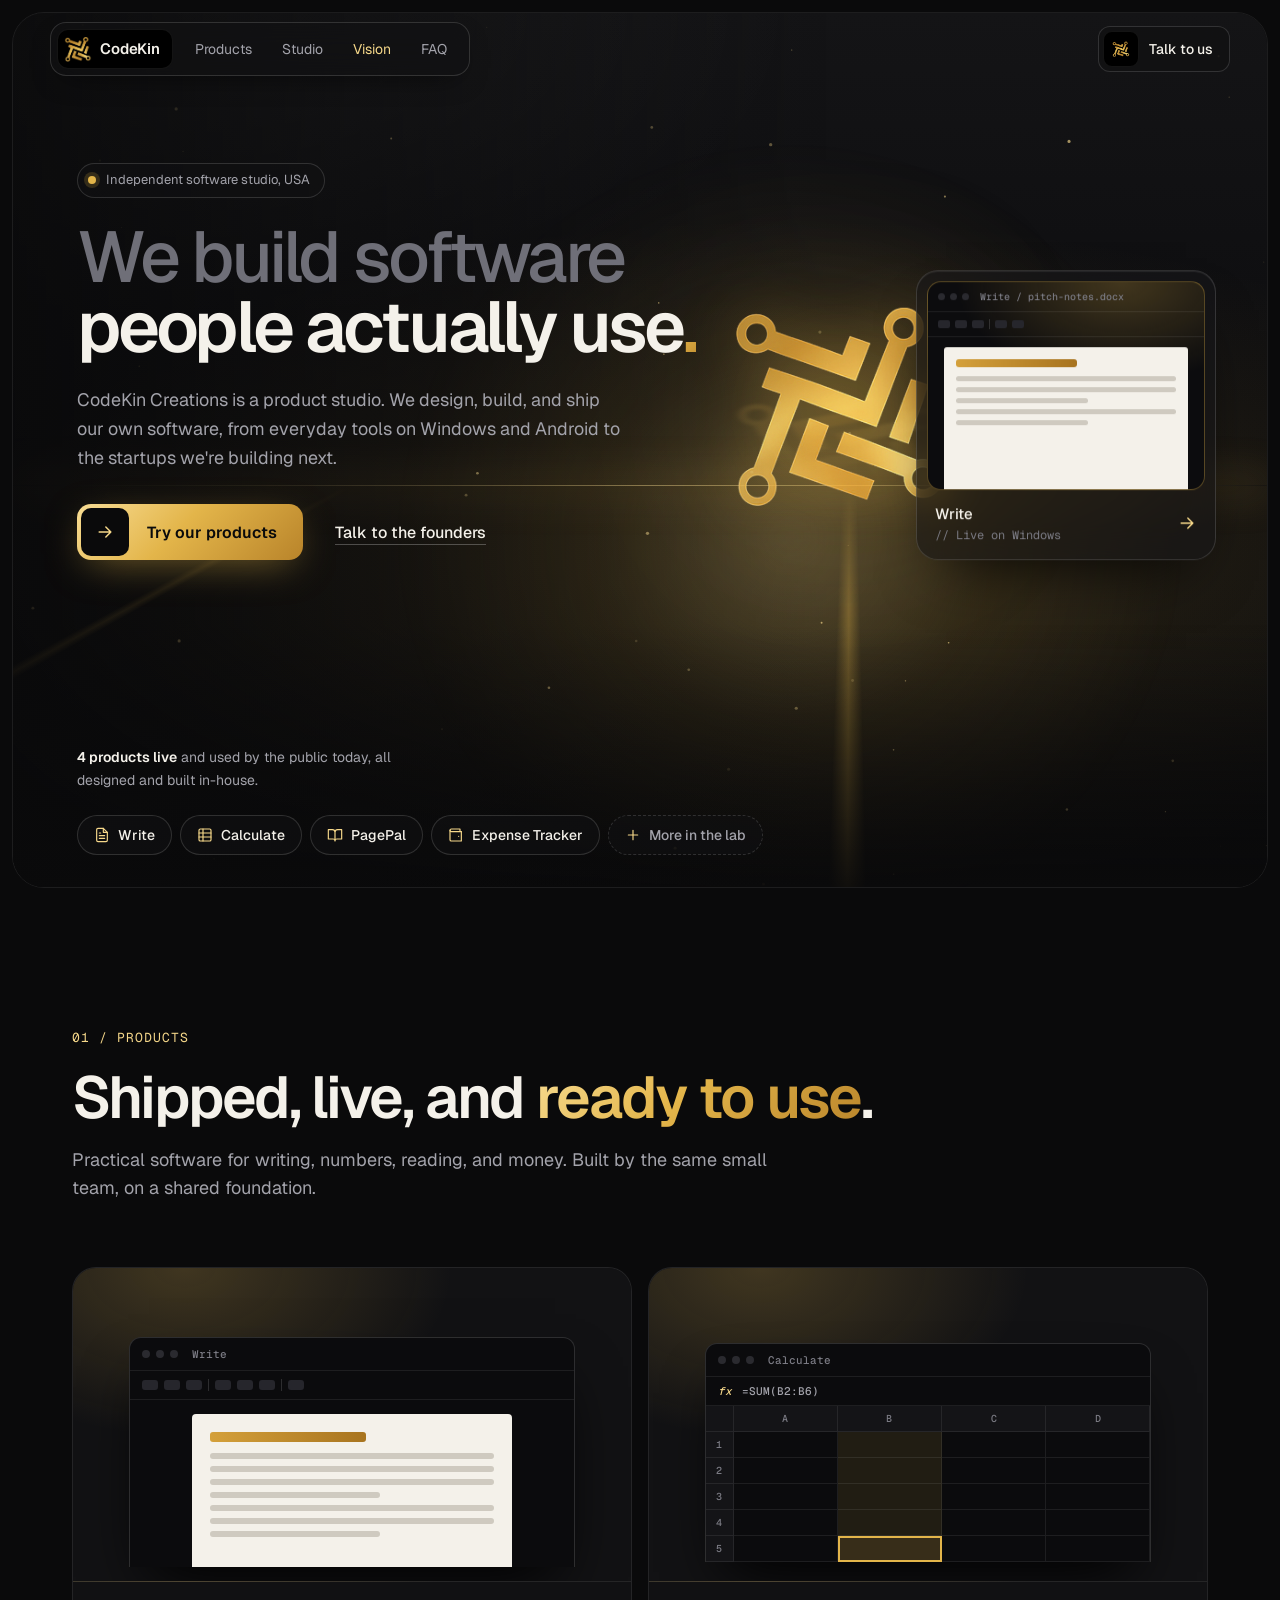
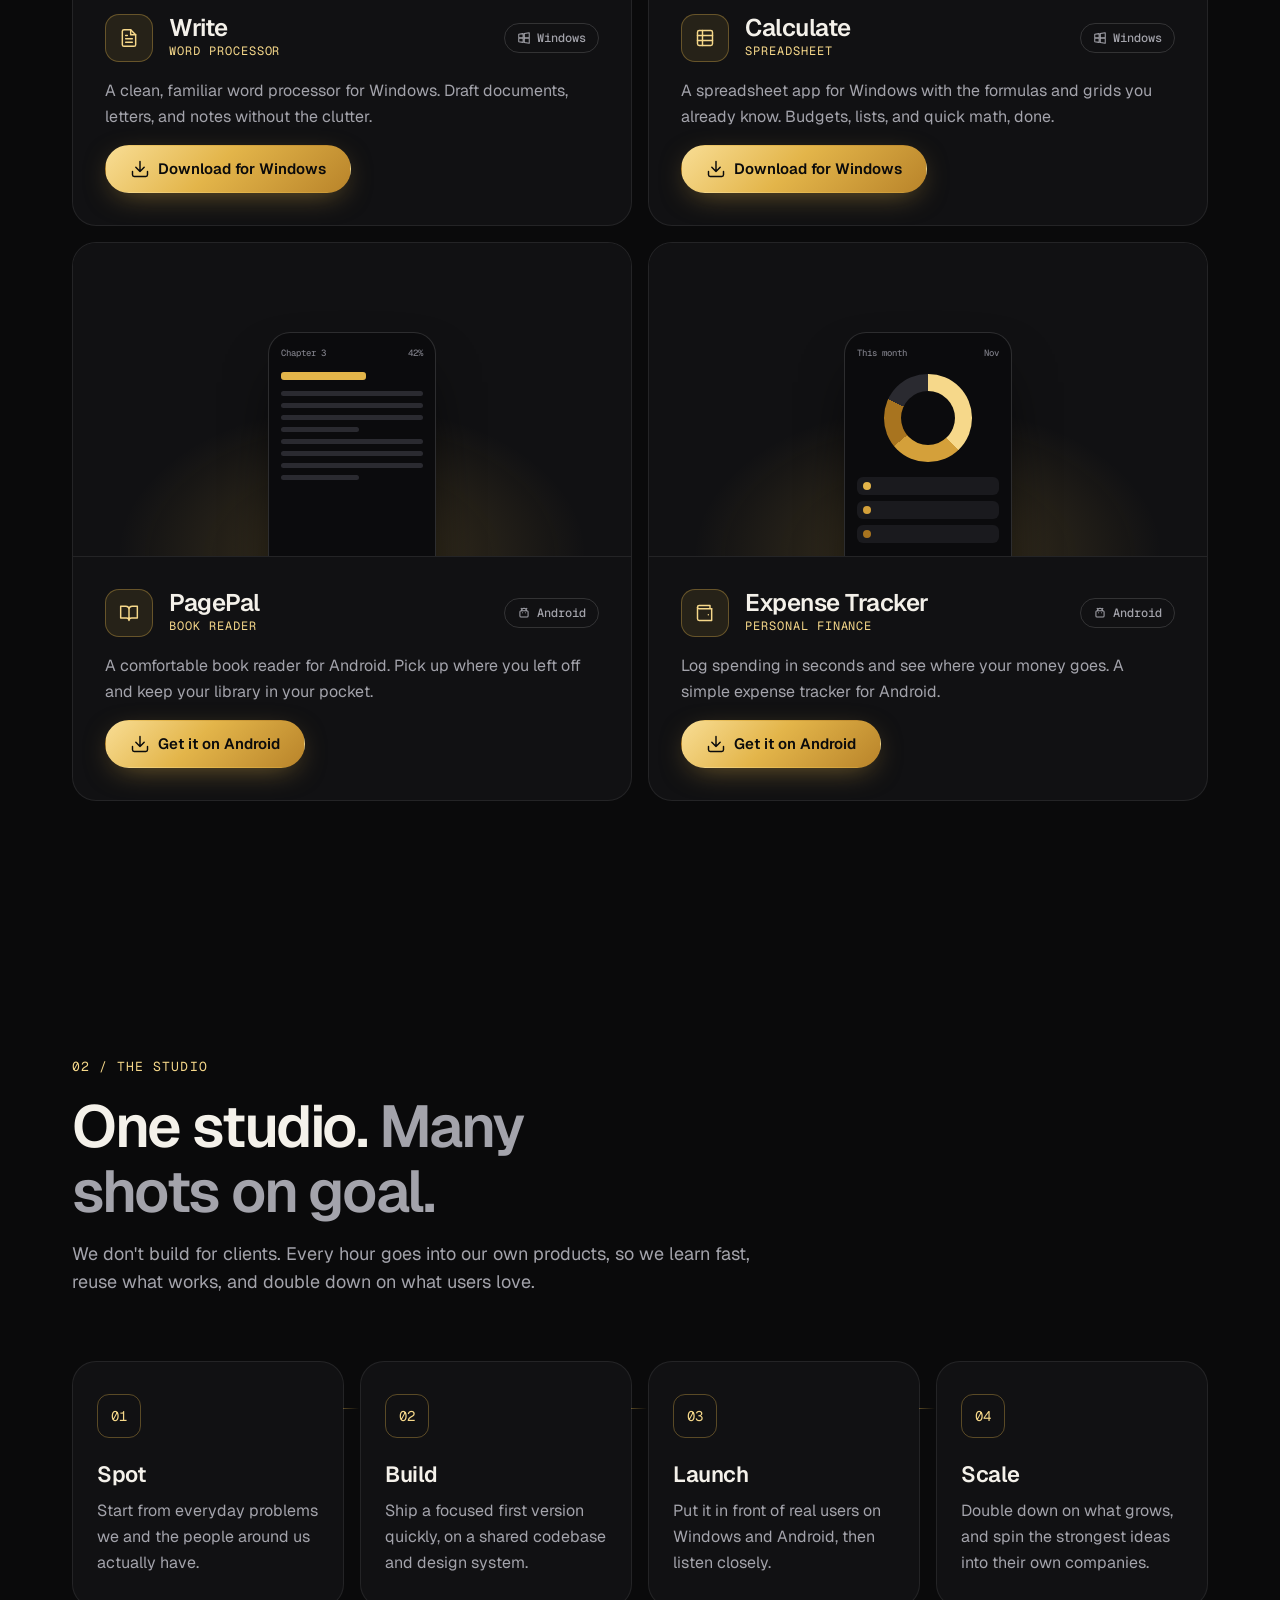
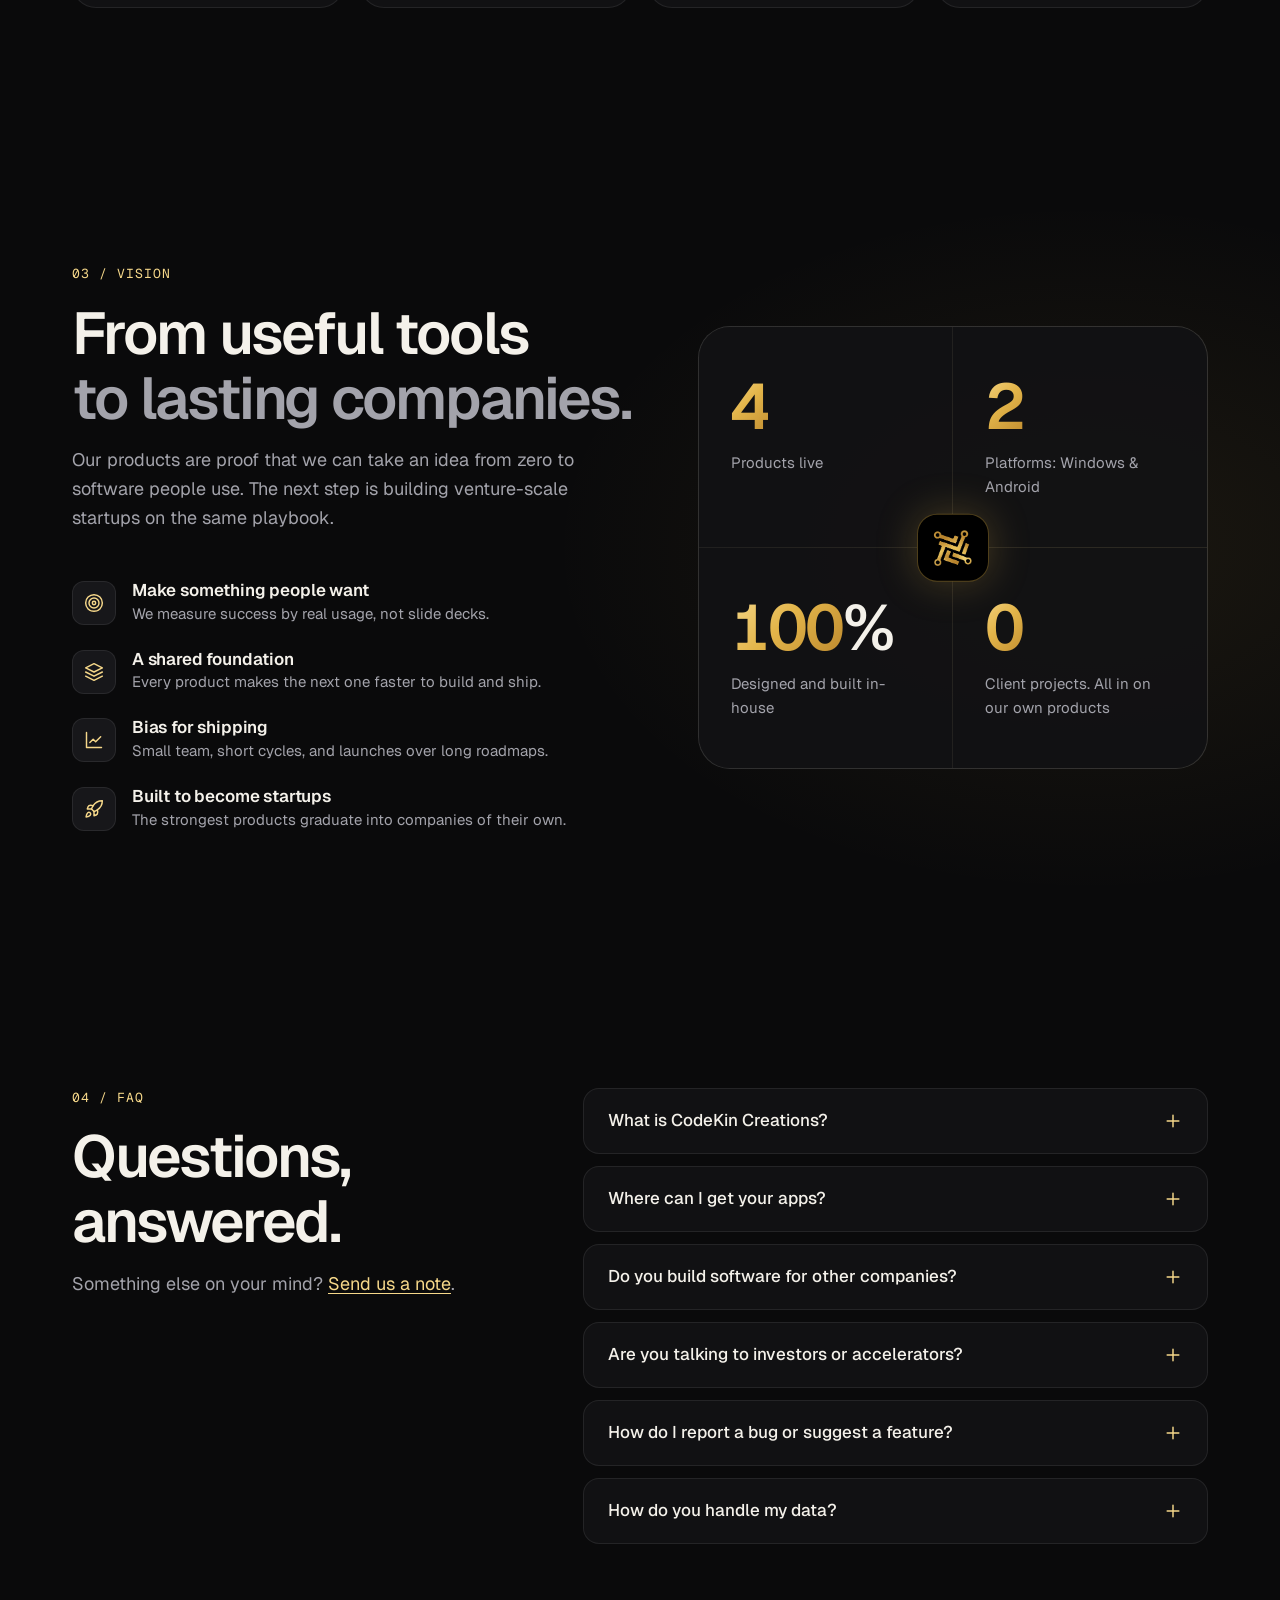
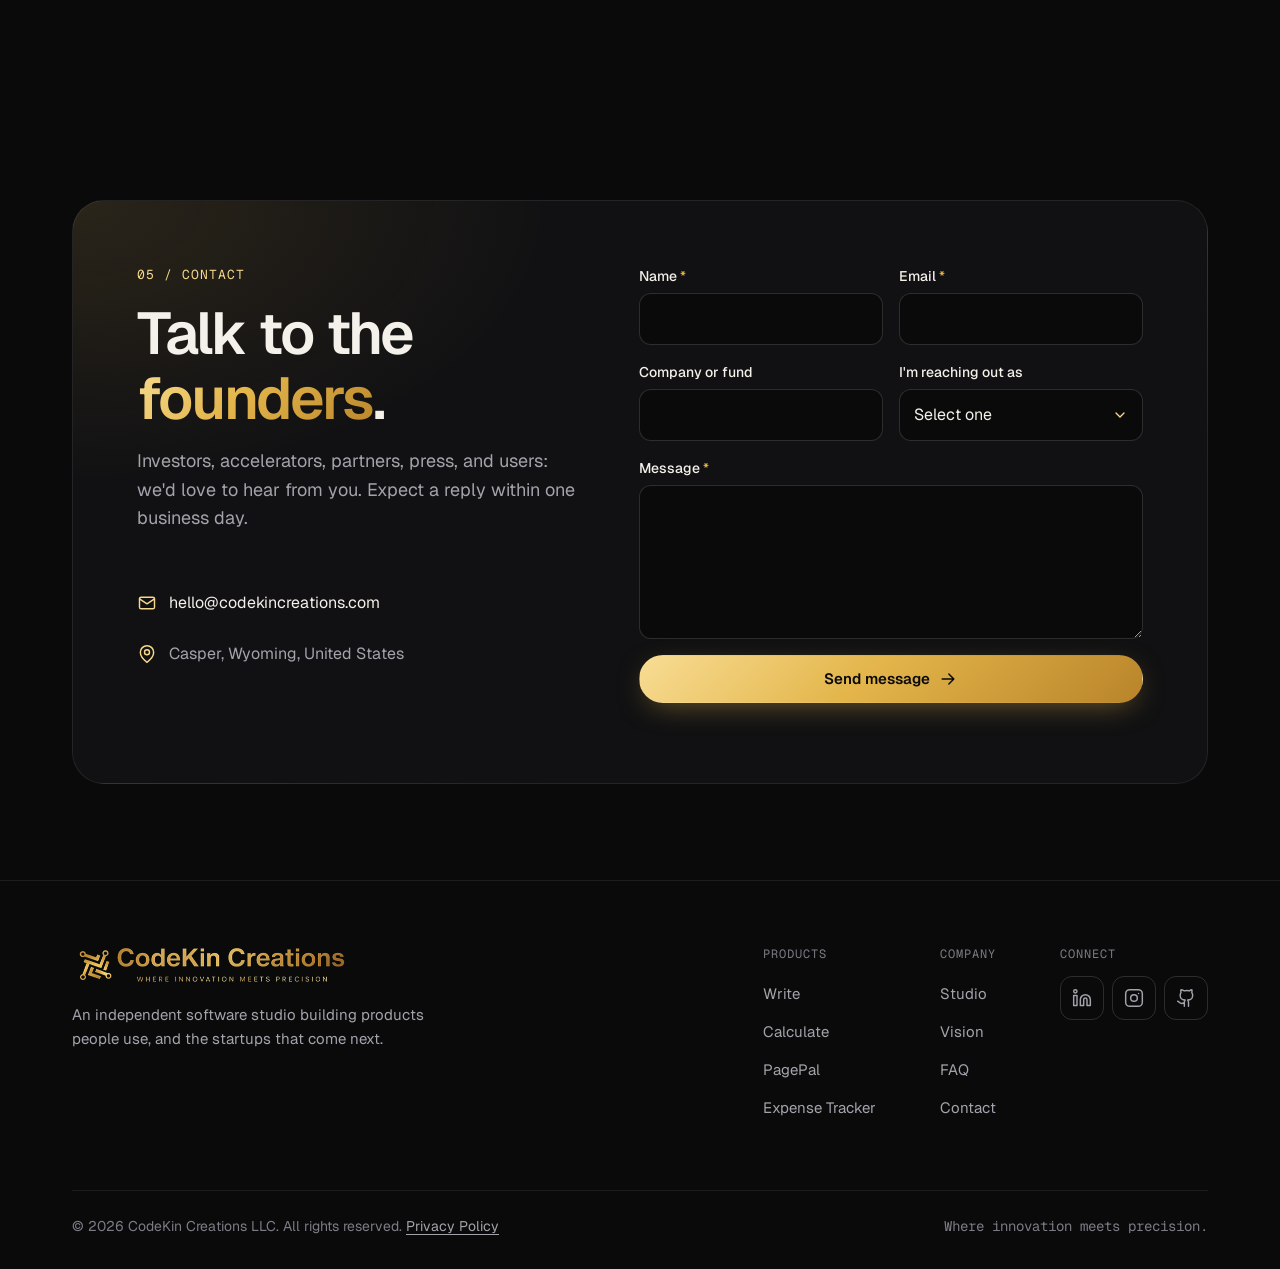
==== commit 0224f371: "Reposition site as a software studio with its own products - Hero, nav and copy now present CodeKin " ====
--- a/docs/index.html
+++ b/docs/index.html
@@ -3,12 +3,12 @@
 <head>
   <meta charset="utf-8">
   <meta name="viewport" content="width=device-width, initial-scale=1">
-  <title>CodeKin Creations | Web, AI &amp; App Development Agency (USA)</title>
-  <meta name="description" content="CodeKin Creations is a U.S. digital agency building high-performance websites, AI automation, mobile apps, and brands. Where innovation meets precision.">
+  <title>CodeKin Creations | Software Studio Building Products People Use</title>
+  <meta name="description" content="CodeKin Creations is a U.S. software studio that designs, builds, and ships its own products: Write, Calculate, PagePal, and Expense Tracker, with more on the way.">
   <meta name="theme-color" content="#0a0a0b">
   <link rel="icon" type="image/png" href="assets/img/mark.png">
-  <meta property="og:title" content="CodeKin Creations | Where Innovation Meets Precision">
-  <meta property="og:description" content="Websites, AI automation, mobile apps, and brand design for ambitious U.S. businesses.">
+  <meta property="og:title" content="CodeKin Creations | Software Studio">
+  <meta property="og:description" content="We build our own software. Write, Calculate, PagePal, and Expense Tracker are live today, and we're building the companies that come next.">
   <meta property="og:image" content="https://codekincreations.com/assets/img/og.jpg">
   <meta property="og:url" content="https://codekincreations.com/">
   <meta property="og:type" content="website">
@@ -29,22 +29,22 @@
     <defs>
       <symbol id="i-arrow-right" viewBox="0 0 24 24"><path d="M5 12h14M13 6l6 6-6 6"/></symbol>
       <symbol id="i-arrow-up-right" viewBox="0 0 24 24"><path d="M7 17 17 7M8 7h9v9"/></symbol>
-      <symbol id="i-code" viewBox="0 0 24 24"><path d="m16 18 6-6-6-6M8 6l-6 6 6 6"/></symbol>
-      <symbol id="i-bot" viewBox="0 0 24 24"><rect x="3" y="8" width="18" height="12" rx="3"/><path d="M12 8V4M8 4h8M9 13v2M15 13v2"/></symbol>
-      <symbol id="i-phone" viewBox="0 0 24 24"><rect x="6" y="2" width="12" height="20" rx="2.5"/><path d="M11 18h2"/></symbol>
-      <symbol id="i-pen" viewBox="0 0 24 24"><path d="M12 19l7-7 3 3-7 7-3-3z"/><path d="M18 13l-1.5-7.5L2 2l3.5 14.5L13 18l5-5z"/><path d="M2 2l7.586 7.586"/><circle cx="11" cy="11" r="2"/></symbol>
-      <symbol id="i-check" viewBox="0 0 24 24"><path d="M20 6 9 17l-5-5"/></symbol>
+      <symbol id="i-download" viewBox="0 0 24 24"><path d="M21 15v4a2 2 0 0 1-2 2H5a2 2 0 0 1-2-2v-4M7 10l5 5 5-5M12 15V3"/></symbol>
+      <symbol id="i-file" viewBox="0 0 24 24"><path d="M14 2H6a2 2 0 0 0-2 2v16a2 2 0 0 0 2 2h12a2 2 0 0 0 2-2V8z"/><path d="M14 2v6h6M16 13H8M16 17H8M10 9H8"/></symbol>
+      <symbol id="i-table" viewBox="0 0 24 24"><rect x="3" y="3" width="18" height="18" rx="2"/><path d="M3 9h18M3 15h18M9 3v18"/></symbol>
+      <symbol id="i-book" viewBox="0 0 24 24"><path d="M2 4h6a4 4 0 0 1 4 4v13a3 3 0 0 0-3-3H2zM22 4h-6a4 4 0 0 0-4 4v13a3 3 0 0 1 3-3h7z"/></symbol>
+      <symbol id="i-wallet" viewBox="0 0 24 24"><path d="M20 7H5a2 2 0 0 1 0-4h13v4"/><path d="M3 5v14a2 2 0 0 0 2 2h15V7"/><path d="M16 14h.01"/></symbol>
+      <symbol id="i-target" viewBox="0 0 24 24"><circle cx="12" cy="12" r="10"/><circle cx="12" cy="12" r="6"/><circle cx="12" cy="12" r="2"/></symbol>
+      <symbol id="i-rocket" viewBox="0 0 24 24"><path d="M4.5 16.5c-1.5 1.3-2 5-2 5s3.7-.5 5-2c.7-.8.7-2.1-.1-2.9a2.2 2.2 0 0 0-2.9-.1z"/><path d="m12 15-3-3a22 22 0 0 1 2-4A12.9 12.9 0 0 1 22 2c0 2.7-.8 7.5-6 11a22.4 22.4 0 0 1-4 2z"/><path d="M9 12H4s.6-3 2-4c1.6-1.1 5 0 5 0M12 15v5s3-.6 4-2c1.1-1.6 0-5 0-5"/></symbol>
+      <symbol id="i-chart" viewBox="0 0 24 24"><path d="M3 3v18h18"/><path d="m7 15 4-4 3 3 6-6"/></symbol>
+      <symbol id="i-layers" viewBox="0 0 24 24"><path d="m12 2 10 5-10 5L2 7z"/><path d="m2 17 10 5 10-5M2 12l10 5 10-5"/></symbol>
       <symbol id="i-plus" viewBox="0 0 24 24"><path d="M12 5v14M5 12h14"/></symbol>
       <symbol id="i-menu" viewBox="0 0 24 24"><path d="M4 8h16M4 16h16"/></symbol>
       <symbol id="i-x" viewBox="0 0 24 24"><path d="M18 6 6 18M6 6l12 12"/></symbol>
       <symbol id="i-mail" viewBox="0 0 24 24"><rect x="3" y="5" width="18" height="14" rx="2"/><path d="m3 7 9 6 9-6"/></symbol>
-      <symbol id="i-call" viewBox="0 0 24 24"><path d="M22 16.9v3a2 2 0 0 1-2.2 2 19.8 19.8 0 0 1-8.6-3.1 19.5 19.5 0 0 1-6-6A19.8 19.8 0 0 1 2.1 4.2 2 2 0 0 1 4.1 2h3a2 2 0 0 1 2 1.7c.1.9.4 1.8.7 2.7a2 2 0 0 1-.5 2.1L8 9.8a16 16 0 0 0 6 6l1.3-1.3a2 2 0 0 1 2.1-.4c.9.3 1.8.6 2.7.7a2 2 0 0 1 1.7 2z"/></symbol>
       <symbol id="i-pin" viewBox="0 0 24 24"><path d="M20 10c0 6-8 12-8 12s-8-6-8-12a8 8 0 0 1 16 0z"/><circle cx="12" cy="10" r="3"/></symbol>
-      <symbol id="i-gauge" viewBox="0 0 24 24"><path d="M12 14l4-4"/><path d="M3.3 19a10 10 0 1 1 17.4 0"/></symbol>
-      <symbol id="i-shield" viewBox="0 0 24 24"><path d="M12 22s8-4 8-10V5l-8-3-8 3v7c0 6 8 10 8 10z"/><path d="m9 12 2 2 4-4"/></symbol>
-      <symbol id="i-users" viewBox="0 0 24 24"><path d="M16 21v-2a4 4 0 0 0-4-4H6a4 4 0 0 0-4 4v2"/><circle cx="9" cy="7" r="4"/><path d="M22 21v-2a4 4 0 0 0-3-3.9M16 3.1a4 4 0 0 1 0 7.8"/></symbol>
-      <symbol id="i-clock" viewBox="0 0 24 24"><circle cx="12" cy="12" r="10"/><path d="M12 6v6l4 2"/></symbol>
-      <symbol id="i-star" viewBox="0 0 24 24"><path d="m12 2 3.1 6.3 6.9 1-5 4.9 1.2 6.8L12 17.8 5.8 21l1.2-6.8-5-4.9 6.9-1z"/></symbol>
+      <symbol id="i-windows" viewBox="0 0 24 24"><path d="M3 5.5 10.5 4.5v7H3zM12.5 4.2 21 3v8.5h-8.5zM3 12.5h7.5v7L3 18.5zM12.5 12.5H21V21l-8.5-1.2z"/></symbol>
+      <symbol id="i-android" viewBox="0 0 24 24"><rect x="5" y="8" width="14" height="11" rx="2"/><path d="M8 8a4 4 0 0 1 8 0M7 4l1.5 2.5M17 4l-1.5 2.5M9.5 11.5h.01M14.5 11.5h.01"/></symbol>
       <symbol id="i-linkedin" viewBox="0 0 24 24"><path d="M16 8a6 6 0 0 1 6 6v7h-4v-7a2 2 0 0 0-4 0v7h-4v-7a6 6 0 0 1 6-6zM2 9h4v12H2z"/><circle cx="4" cy="4" r="2"/></symbol>
       <symbol id="i-instagram" viewBox="0 0 24 24"><rect x="2" y="2" width="20" height="20" rx="5"/><circle cx="12" cy="12" r="4"/><path d="M17.5 6.5h.01"/></symbol>
       <symbol id="i-github" viewBox="0 0 24 24"><path d="M15 22v-4a4.8 4.8 0 0 0-1-3.5c3 0 6-2 6-5.5.1-1.3-.3-2.5-1-3.5.3-1.2.3-2.4 0-3.5 0 0-1 0-3 1.5a10.6 10.6 0 0 0-6 0C7 2 6 2 6 2c-.3 1.1-.3 2.3 0 3.5A5.4 5.4 0 0 0 5 9c0 3.5 3 5.5 6 5.5-.4.5-.7 1-.8 1.6-.2.6-.3 1.2-.2 1.9v4M9 18c-4.5 2-5-2-7-2"/></symbol>
@@ -59,17 +59,16 @@
         <span class="nav-logo-text">CodeKin</span>
       </a>
       <ul class="nav-links" id="nav-links">
-        <li><a href="#work">Work</a></li>
-        <li><a href="#services">Services</a></li>
-        <li><a href="#process">Process</a></li>
-        <li><a href="#pricing">Pricing</a></li>
+        <li><a href="#products">Products</a></li>
+        <li><a href="#studio">Studio</a></li>
+        <li><a href="#vision">Vision</a></li>
         <li><a href="#faq">FAQ</a></li>
       </ul>
     </nav>
     <div class="header-actions">
       <a href="#contact" class="btn-chip">
         <span class="btn-chip-icon" aria-hidden="true"><img src="assets/img/mark.png" alt="" width="18" height="17"></span>
-        <span>Book a Call</span>
+        <span>Talk to us</span>
       </a>
       <button class="nav-toggle" type="button" aria-expanded="false" aria-controls="mobile-menu" aria-label="Open menu" data-nav-toggle>
         <svg class="icon" aria-hidden="true"><use href="#i-menu"/></svg>
@@ -79,12 +78,11 @@
 
   <div class="mobile-menu" id="mobile-menu" hidden data-mobile-menu>
     <ul>
-      <li><a href="#work">Work</a></li>
-      <li><a href="#services">Services</a></li>
-      <li><a href="#process">Process</a></li>
-      <li><a href="#pricing">Pricing</a></li>
+      <li><a href="#products">Products</a></li>
+      <li><a href="#studio">Studio</a></li>
+      <li><a href="#vision">Vision</a></li>
       <li><a href="#faq">FAQ</a></li>
-      <li><a href="#contact" class="btn btn-gold">Start a Project</a></li>
+      <li><a href="#contact" class="btn btn-gold">Talk to us</a></li>
     </ul>
   </div>
 
@@ -106,304 +104,236 @@
         </div>
 
         <div class="hero-content">
-          <p class="eyebrow"><span class="dot" aria-hidden="true"></span> U.S.-based digital product studio</p>
+          <p class="eyebrow"><span class="dot" aria-hidden="true"></span> Independent software studio, USA</p>
           <h1 id="hero-title" class="hero-title">
-            <span class="hero-title-muted">Where innovation</span>
-            <span class="hero-title-strong">meets precision<span class="gold-text">.</span></span>
+            <span class="hero-title-muted">We build software</span>
+            <span class="hero-title-strong">people actually use<span class="gold-text">.</span></span>
           </h1>
-          <p class="hero-sub">We design and engineer websites, AI automations, and mobile apps that look sharp, load fast, and move your numbers.</p>
+          <p class="hero-sub">CodeKin Creations is a product studio. We design, build, and ship our own software, from everyday tools on Windows and Android to the startups we're building next.</p>
           <div class="hero-ctas">
-            <a href="#contact" class="btn-split">
+            <a href="#products" class="btn-split">
               <span class="btn-split-icon" aria-hidden="true"><svg class="icon"><use href="#i-arrow-right"/></svg></span>
-              <span class="btn-split-label">Start a Project</span>
+              <span class="btn-split-label">Try our products</span>
             </a>
-            <a href="#work" class="btn-ghost">See our work</a>
-          </div>
-        </div>
-
-        <!-- Floating feature card (reference: "Digital Brain" card) -->
-        <a href="#work" class="hero-card">
+            <a href="#contact" class="btn-ghost">Talk to the founders</a>
+          </div>
+        </div>
+
+        <!-- Floating product card (reference: "Digital Brain" card) -->
+        <a href="#product-write" class="hero-card">
           <div class="hero-card-media" aria-hidden="true">
             <div class="mini-ui">
-              <div class="mini-ui-bar"><i></i><i></i><i></i><span>atlas.ai / concierge</span></div>
-              <div class="mini-ui-body">
-                <div class="mini-msg mini-msg-in">Where's my order #4821?</div>
-                <div class="mini-msg mini-msg-out">Shipped today via UPS. Arriving Thu. Want tracking texts?</div>
-                <div class="mini-chart"><i style="--h:38%"></i><i style="--h:52%"></i><i style="--h:45%"></i><i style="--h:68%"></i><i style="--h:61%"></i><i style="--h:84%"></i><i style="--h:96%"></i></div>
+              <div class="mini-ui-bar"><i></i><i></i><i></i><span>Write / pitch-notes.docx</span></div>
+              <div class="mini-doc">
+                <div class="mini-doc-tools"><b></b><b></b><b></b><span></span><b></b><b></b></div>
+                <div class="mini-doc-page">
+                  <span class="mini-doc-h"></span>
+                  <span></span><span></span><span class="short"></span>
+                  <span></span><span class="short"></span>
+                </div>
               </div>
             </div>
           </div>
           <div class="hero-card-meta">
             <div>
-              <p class="hero-card-title">Atlas AI Concierge</p>
-              <p class="mono hero-card-sub">// Featured build v2.1</p>
+              <p class="hero-card-title">Write</p>
+              <p class="mono hero-card-sub">// Live on Windows</p>
             </div>
             <svg class="icon" aria-hidden="true"><use href="#i-arrow-right"/></svg>
           </div>
         </a>
 
         <div class="hero-foot">
-          <!-- TODO: replace with your real stats -->
-          <p class="hero-proof"><strong>120+ launches</strong> for founders and brands across the U.S., built on a high-performance, AI-ready stack.</p>
-          <div class="marquee" aria-label="Selected clients">
-            <!-- TODO: replace placeholder client wordmarks with real logos (SVG preferred) -->
-            <ul class="marquee-track">
-              <li>Northwind</li><li>Lumen&amp;Co</li><li>HALCYON</li><li>Bluepeak</li><li>Verdant Labs</li><li>ORBITAL</li><li>Kestrel</li><li>Fieldstone</li>
-            </ul>
-            <ul class="marquee-track" aria-hidden="true">
-              <li>Northwind</li><li>Lumen&amp;Co</li><li>HALCYON</li><li>Bluepeak</li><li>Verdant Labs</li><li>ORBITAL</li><li>Kestrel</li><li>Fieldstone</li>
-            </ul>
-          </div>
-        </div>
-      </div>
-    </section>
-
-    <!-- ============ SERVICES ============ -->
-    <section class="section" id="services" aria-labelledby="services-title">
-      <div class="container">
-        <div class="section-head reveal">
-          <p class="kicker mono">01 / Services</p>
-          <h2 id="services-title">Everything you need to <span class="gold-text">launch and scale</span>.</h2>
-          <p class="lead">One senior team for strategy, design, and engineering, so nothing gets lost between agencies.</p>
-        </div>
-
-        <div class="bento">
-          <article class="card card-feature bento-a reveal">
-            <span class="card-icon" aria-hidden="true"><svg class="icon"><use href="#i-code"/></svg></span>
-            <h3>Web Design &amp; Development</h3>
-            <p>Conversion-focused marketing sites, web apps, and e-commerce built on modern frameworks. Fast by default, easy for your team to update.</p>
-            <ul class="tags"><li>Next.js</li><li>Webflow</li><li>Shopify</li><li>Headless CMS</li></ul>
-            <div class="code-peek mono" aria-hidden="true">
-              <span><b>lighthouse</b> performance</span><span class="gold-text">98</span>
-              <span><b>LCP</b></span><span>1.1s</span>
-              <span><b>CLS</b></span><span>0.01</span>
-            </div>
-          </article>
-          <article class="card bento-b reveal">
-            <span class="card-icon" aria-hidden="true"><svg class="icon"><use href="#i-bot"/></svg></span>
-            <h3>AI &amp; Automation</h3>
-            <p>Custom AI agents, chatbots, and workflow automation that answer customers, qualify leads, and remove busywork.</p>
-            <ul class="tags"><li>LLM agents</li><li>RAG</li><li>Zapier / n8n</li></ul>
-          </article>
-          <article class="card bento-c reveal">
-            <span class="card-icon" aria-hidden="true"><svg class="icon"><use href="#i-phone"/></svg></span>
-            <h3>Mobile Apps</h3>
-            <p>iOS and Android apps from one codebase, with native polish, offline support, and App Store launch handled.</p>
-            <ul class="tags"><li>React Native</li><li>Flutter</li><li>Swift</li></ul>
-          </article>
-          <article class="card bento-d reveal">
-            <span class="card-icon" aria-hidden="true"><svg class="icon"><use href="#i-pen"/></svg></span>
-            <h3>Branding &amp; UI/UX</h3>
-            <p>Identity systems, design systems, and product UX research that make you look established from day one.</p>
-            <ul class="tags"><li>Logo &amp; identity</li><li>Design systems</li><li>Prototyping</li></ul>
-          </article>
-        </div>
-      </div>
-    </section>
-
-    <!-- ============ WORK ============ -->
-    <section class="section" id="work" aria-labelledby="work-title">
+          <p class="hero-proof"><strong>4 products live</strong> and used by the public today, all designed and built in-house.</p>
+          <ul class="product-strip" aria-label="Our products">
+            <li><svg class="icon" aria-hidden="true"><use href="#i-file"/></svg>Write</li>
+            <li><svg class="icon" aria-hidden="true"><use href="#i-table"/></svg>Calculate</li>
+            <li><svg class="icon" aria-hidden="true"><use href="#i-book"/></svg>PagePal</li>
+            <li><svg class="icon" aria-hidden="true"><use href="#i-wallet"/></svg>Expense Tracker</li>
+            <li class="product-strip-next"><svg class="icon" aria-hidden="true"><use href="#i-plus"/></svg>More in the lab</li>
+          </ul>
+        </div>
+      </div>
+    </section>
+
+    <!-- ============ PRODUCTS ============ -->
+    <section class="section" id="products" aria-labelledby="products-title">
       <div class="container">
         <div class="section-head section-head-row reveal">
           <div>
-            <p class="kicker mono">02 / Selected Work</p>
-            <h2 id="work-title">Built with care. <span class="muted-text">Measured by results.</span></h2>
-          </div>
-          <a href="#contact" class="link-arrow">Start yours <svg class="icon" aria-hidden="true"><use href="#i-arrow-up-right"/></svg></a>
-        </div>
-
-        <!-- TODO: replace placeholder case studies with real projects + screenshots -->
-        <div class="work-grid">
-          <article class="work-card work-lg reveal">
-            <div class="work-media work-media-a" aria-hidden="true">
-              <div class="wm-browser">
-                <div class="wm-bar"><i></i><i></i><i></i></div>
-                <div class="wm-hero"><b></b><b></b><span></span></div>
-                <div class="wm-cols"><span></span><span></span><span></span></div>
-              </div>
-            </div>
-            <div class="work-meta">
-              <p class="mono work-tag">Web &middot; E-commerce</p>
-              <h3>Fieldstone Outfitters</h3>
-              <p>Headless Shopify rebuild with a 0.9s load time and a redesigned checkout.</p>
-              <p class="work-result"><strong>+42%</strong> online revenue in 90 days</p>
+            <p class="kicker mono">01 / Products</p>
+            <h2 id="products-title">Shipped, live, and <span class="gold-text">ready to use</span>.</h2>
+            <p class="lead">Practical software for writing, numbers, reading, and money. Built by the same small team, on a shared foundation.</p>
+          </div>
+        </div>
+
+        <!-- TODO: replace each data-download href with the real store / download link -->
+        <div class="products">
+          <article class="product reveal" id="product-write">
+            <div class="product-media pm-write" aria-hidden="true">
+              <div class="pm-window">
+                <div class="pm-titlebar"><i></i><i></i><i></i><span>Write</span></div>
+                <div class="pm-toolbar"><b></b><b></b><b></b><em></em><b></b><b></b><b></b><em></em><b></b></div>
+                <div class="pm-page">
+                  <span class="pm-h"></span>
+                  <span></span><span></span><span></span><span class="short"></span>
+                  <span></span><span></span><span class="short"></span>
+                </div>
+              </div>
+            </div>
+            <div class="product-body">
+              <div class="product-top">
+                <span class="product-icon" aria-hidden="true"><svg class="icon"><use href="#i-file"/></svg></span>
+                <div>
+                  <h3>Write</h3>
+                  <p class="mono product-cat">Word processor</p>
+                </div>
+                <span class="platform"><svg class="icon" aria-hidden="true"><use href="#i-windows"/></svg>Windows</span>
+              </div>
+              <p>A clean, familiar word processor for Windows. Draft documents, letters, and notes without the clutter.</p>
+              <a href="#" class="btn btn-gold" data-download>
+                <svg class="icon" aria-hidden="true"><use href="#i-download"/></svg>Download for Windows
+              </a>
             </div>
           </article>
-          <article class="work-card reveal">
-            <div class="work-media work-media-b" aria-hidden="true">
-              <div class="wm-chat">
-                <span class="wm-bubble"></span><span class="wm-bubble wm-bubble-out"></span><span class="wm-bubble"></span>
-              </div>
-            </div>
-            <div class="work-meta">
-              <p class="mono work-tag">AI &middot; Automation</p>
-              <h3>Atlas AI Concierge</h3>
-              <p>A support agent trained on 4,000 help articles, live across web and SMS.</p>
-              <p class="work-result"><strong>68%</strong> of tickets resolved instantly</p>
+
+          <article class="product reveal" id="product-calculate">
+            <div class="product-media pm-calc" aria-hidden="true">
+              <div class="pm-window">
+                <div class="pm-titlebar"><i></i><i></i><i></i><span>Calculate</span></div>
+                <div class="pm-formula"><b>fx</b><span>=SUM(B2:B6)</span></div>
+                <div class="pm-grid">
+                  <span class="h"></span><span class="h">A</span><span class="h">B</span><span class="h">C</span><span class="h">D</span>
+                  <span class="h">1</span><span></span><span class="sel"></span><span></span><span></span>
+                  <span class="h">2</span><span></span><span class="sel"></span><span></span><span></span>
+                  <span class="h">3</span><span></span><span class="sel"></span><span></span><span></span>
+                  <span class="h">4</span><span></span><span class="sel"></span><span></span><span></span>
+                  <span class="h">5</span><span></span><span class="sel active"></span><span></span><span></span>
+                </div>
+              </div>
+            </div>
+            <div class="product-body">
+              <div class="product-top">
+                <span class="product-icon" aria-hidden="true"><svg class="icon"><use href="#i-table"/></svg></span>
+                <div>
+                  <h3>Calculate</h3>
+                  <p class="mono product-cat">Spreadsheet</p>
+                </div>
+                <span class="platform"><svg class="icon" aria-hidden="true"><use href="#i-windows"/></svg>Windows</span>
+              </div>
+              <p>A spreadsheet app for Windows with the formulas and grids you already know. Budgets, lists, and quick math, done.</p>
+              <a href="#" class="btn btn-gold" data-download>
+                <svg class="icon" aria-hidden="true"><use href="#i-download"/></svg>Download for Windows
+              </a>
             </div>
           </article>
-          <article class="work-card reveal">
-            <div class="work-media work-media-c" aria-hidden="true">
-              <div class="wm-phone"><span></span><span></span><span></span></div>
-            </div>
-            <div class="work-meta">
-              <p class="mono work-tag">Mobile &middot; Health</p>
-              <h3>Kestrel Fitness</h3>
-              <p>Cross-platform training app with streaks, payments, and Apple Health sync.</p>
-              <p class="work-result"><strong>4.8&#9733;</strong> App Store rating</p>
+
+          <article class="product reveal" id="product-pagepal">
+            <div class="product-media pm-reader" aria-hidden="true">
+              <div class="pm-phone">
+                <div class="pm-phone-top"><span>Chapter 3</span><span>42%</span></div>
+                <span class="pm-h"></span>
+                <span></span><span></span><span></span><span class="short"></span>
+                <span></span><span></span><span></span><span class="short"></span>
+                <div class="pm-progress"><i></i></div>
+              </div>
+            </div>
+            <div class="product-body">
+              <div class="product-top">
+                <span class="product-icon" aria-hidden="true"><svg class="icon"><use href="#i-book"/></svg></span>
+                <div>
+                  <h3>PagePal</h3>
+                  <p class="mono product-cat">Book reader</p>
+                </div>
+                <span class="platform"><svg class="icon" aria-hidden="true"><use href="#i-android"/></svg>Android</span>
+              </div>
+              <p>A comfortable book reader for Android. Pick up where you left off and keep your library in your pocket.</p>
+              <a href="#" class="btn btn-gold" data-download>
+                <svg class="icon" aria-hidden="true"><use href="#i-download"/></svg>Get it on Android
+              </a>
             </div>
           </article>
-          <article class="work-card work-lg reveal">
-            <div class="work-media work-media-d" aria-hidden="true">
-              <div class="wm-brand"><img src="assets/img/mark.png" alt="" width="250" height="230"><span></span><span></span><span></span><span></span></div>
-            </div>
-            <div class="work-meta">
-              <p class="mono work-tag">Branding &middot; UI/UX</p>
-              <h3>Halcyon Capital</h3>
-              <p>Full identity and investor portal design system for a growing fintech firm.</p>
-              <p class="work-result"><strong>3x</strong> demo requests after relaunch</p>
+
+          <article class="product reveal" id="product-expense">
+            <div class="product-media pm-expense" aria-hidden="true">
+              <div class="pm-phone">
+                <div class="pm-phone-top"><span>This month</span><span>Nov</span></div>
+                <div class="pm-donut"><i></i></div>
+                <div class="pm-rows"><span><i></i></span><span><i></i></span><span><i></i></span></div>
+              </div>
+            </div>
+            <div class="product-body">
+              <div class="product-top">
+                <span class="product-icon" aria-hidden="true"><svg class="icon"><use href="#i-wallet"/></svg></span>
+                <div>
+                  <h3>Expense Tracker</h3>
+                  <p class="mono product-cat">Personal finance</p>
+                </div>
+                <span class="platform"><svg class="icon" aria-hidden="true"><use href="#i-android"/></svg>Android</span>
+              </div>
+              <p>Log spending in seconds and see where your money goes. A simple expense tracker for Android.</p>
+              <a href="#" class="btn btn-gold" data-download>
+                <svg class="icon" aria-hidden="true"><use href="#i-download"/></svg>Get it on Android
+              </a>
             </div>
           </article>
         </div>
       </div>
     </section>
 
-    <!-- ============ PROCESS ============ -->
-    <section class="section" id="process" aria-labelledby="process-title">
+    <!-- ============ STUDIO MODEL ============ -->
+    <section class="section" id="studio" aria-labelledby="studio-title">
       <div class="container">
         <div class="section-head reveal">
-          <p class="kicker mono">03 / Process</p>
-          <h2 id="process-title">A clear path from idea to <span class="gold-text">launch</span>.</h2>
-          <p class="lead">Weekly demos, a shared roadmap, and no surprises on scope or budget.</p>
+          <p class="kicker mono">02 / The Studio</p>
+          <h2 id="studio-title">One studio. <span class="muted-text">Many shots on goal.</span></h2>
+          <p class="lead">We don't build for clients. Every hour goes into our own products, so we learn fast, reuse what works, and double down on what users love.</p>
         </div>
         <ol class="steps">
           <li class="step reveal">
             <span class="step-num mono">01</span>
-            <h3>Discover</h3>
-            <p>We dig into your goals, users, and numbers, then map the smallest build that proves value.</p>
-            <span class="step-time mono">~1 week</span>
+            <h3>Spot</h3>
+            <p>Start from everyday problems we and the people around us actually have.</p>
           </li>
           <li class="step reveal">
             <span class="step-num mono">02</span>
-            <h3>Design</h3>
-            <p>Wireframes to high-fidelity prototypes you can click through before a line of code is written.</p>
-            <span class="step-time mono">1–3 weeks</span>
+            <h3>Build</h3>
+            <p>Ship a focused first version quickly, on a shared codebase and design system.</p>
           </li>
           <li class="step reveal">
             <span class="step-num mono">03</span>
-            <h3>Build</h3>
-            <p>Two-week sprints with live staging links, tested code, and progress you can see every Friday.</p>
-            <span class="step-time mono">2–10 weeks</span>
+            <h3>Launch</h3>
+            <p>Put it in front of real users on Windows and Android, then listen closely.</p>
           </li>
           <li class="step reveal">
             <span class="step-num mono">04</span>
-            <h3>Launch &amp; Scale</h3>
-            <p>We ship, monitor, and keep improving with analytics, A/B tests, and ongoing support.</p>
-            <span class="step-time mono">Ongoing</span>
+            <h3>Scale</h3>
+            <p>Double down on what grows, and spin the strongest ideas into their own companies.</p>
           </li>
         </ol>
       </div>
     </section>
 
-    <!-- ============ WHY US ============ -->
-    <section class="section section-why" aria-labelledby="why-title">
+    <!-- ============ VISION ============ -->
+    <section class="section section-why" id="vision" aria-labelledby="vision-title">
       <div class="container why-grid">
         <div class="why-copy reveal">
-          <p class="kicker mono">04 / Why CodeKin</p>
-          <h2 id="why-title">Senior craft. <br><span class="muted-text">Startup speed.</span></h2>
-          <p class="lead">You work directly with the people building your product, not an account manager relaying messages.</p>
+          <p class="kicker mono">03 / Vision</p>
+          <h2 id="vision-title">From useful tools <br><span class="muted-text">to lasting companies.</span></h2>
+          <p class="lead">Our products are proof that we can take an idea from zero to software people use. The next step is building venture-scale startups on the same playbook.</p>
           <ul class="why-list">
-            <li><span class="why-ico" aria-hidden="true"><svg class="icon"><use href="#i-users"/></svg></span><div><h3>U.S. team, your time zone</h3><p>Real-time collaboration and same-day replies.</p></div></li>
-            <li><span class="why-ico" aria-hidden="true"><svg class="icon"><use href="#i-gauge"/></svg></span><div><h3>Performance obsessed</h3><p>90+ Lighthouse scores and Core Web Vitals in the green.</p></div></li>
-            <li><span class="why-ico" aria-hidden="true"><svg class="icon"><use href="#i-shield"/></svg></span><div><h3>You own everything</h3><p>Full code, design files, and accounts handed over at launch.</p></div></li>
-            <li><span class="why-ico" aria-hidden="true"><svg class="icon"><use href="#i-clock"/></svg></span><div><h3>Fixed timelines</h3><p>Clear milestones with dates you can plan around.</p></div></li>
+            <li><span class="why-ico" aria-hidden="true"><svg class="icon"><use href="#i-target"/></svg></span><div><h3>Make something people want</h3><p>We measure success by real usage, not slide decks.</p></div></li>
+            <li><span class="why-ico" aria-hidden="true"><svg class="icon"><use href="#i-layers"/></svg></span><div><h3>A shared foundation</h3><p>Every product makes the next one faster to build and ship.</p></div></li>
+            <li><span class="why-ico" aria-hidden="true"><svg class="icon"><use href="#i-chart"/></svg></span><div><h3>Bias for shipping</h3><p>Small team, short cycles, and launches over long roadmaps.</p></div></li>
+            <li><span class="why-ico" aria-hidden="true"><svg class="icon"><use href="#i-rocket"/></svg></span><div><h3>Built to become startups</h3><p>The strongest products graduate into companies of their own.</p></div></li>
           </ul>
         </div>
-        <!-- TODO: replace with your real numbers -->
         <div class="stats reveal">
-          <div class="stat"><p class="stat-num"><span data-count="120">120</span>+</p><p class="stat-label">Projects launched</p></div>
-          <div class="stat"><p class="stat-num"><span data-count="98">98</span>%</p><p class="stat-label">Client retention</p></div>
-          <div class="stat"><p class="stat-num"><span data-count="6">6</span> wk</p><p class="stat-label">Average MVP timeline</p></div>
-          <div class="stat"><p class="stat-num"><span data-count="24">24</span> hr</p><p class="stat-label">Response guarantee</p></div>
+          <div class="stat"><p class="stat-num"><span data-count="4">4</span></p><p class="stat-label">Products live</p></div>
+          <div class="stat"><p class="stat-num"><span data-count="2">2</span></p><p class="stat-label">Platforms: Windows &amp; Android</p></div>
+          <div class="stat"><p class="stat-num"><span data-count="100">100</span>%</p><p class="stat-label">Designed and built in-house</p></div>
+          <div class="stat"><p class="stat-num"><span data-count="0">0</span></p><p class="stat-label">Client projects. All in on our own products</p></div>
           <img class="stats-mark" src="assets/img/mark.png" alt="" width="250" height="230" loading="lazy">
-        </div>
-      </div>
-    </section>
-
-    <!-- ============ PRICING (custom quote) ============ -->
-    <section class="section" id="pricing" aria-labelledby="pricing-title">
-      <div class="container">
-        <div class="section-head section-head-center reveal">
-          <p class="kicker mono">05 / Engagements</p>
-          <h2 id="pricing-title">Pick how we work together.</h2>
-          <p class="lead">Every project is scoped to your goals. Tell us what you need and get a fixed quote within 48 hours.</p>
-        </div>
-        <div class="plans">
-          <article class="plan reveal">
-            <p class="mono plan-tag">Launch</p>
-            <h3>Websites &amp; Brand</h3>
-            <p class="plan-desc">For businesses that need a standout online presence, fast.</p>
-            <ul class="plan-list">
-              <li><svg class="icon" aria-hidden="true"><use href="#i-check"/></svg>Custom website, 5–15 pages</li>
-              <li><svg class="icon" aria-hidden="true"><use href="#i-check"/></svg>Logo and visual identity</li>
-              <li><svg class="icon" aria-hidden="true"><use href="#i-check"/></svg>SEO, analytics, and CMS setup</li>
-              <li><svg class="icon" aria-hidden="true"><use href="#i-check"/></svg>30 days of post-launch support</li>
-            </ul>
-            <a href="#contact" class="btn btn-outline" data-plan="Launch">Request a quote</a>
-          </article>
-          <article class="plan plan-featured reveal">
-            <p class="plan-badge mono">Most requested</p>
-            <p class="mono plan-tag">Build</p>
-            <h3>Apps &amp; AI Products</h3>
-            <p class="plan-desc">For founders and teams shipping a web app, mobile app, or AI tool.</p>
-            <ul class="plan-list">
-              <li><svg class="icon" aria-hidden="true"><use href="#i-check"/></svg>Product discovery and UX</li>
-              <li><svg class="icon" aria-hidden="true"><use href="#i-check"/></svg>Web, iOS, and Android builds</li>
-              <li><svg class="icon" aria-hidden="true"><use href="#i-check"/></svg>AI agents and integrations</li>
-              <li><svg class="icon" aria-hidden="true"><use href="#i-check"/></svg>Cloud setup, QA, and App Store launch</li>
-            </ul>
-            <a href="#contact" class="btn btn-gold" data-plan="Build">Request a quote</a>
-          </article>
-          <article class="plan reveal">
-            <p class="mono plan-tag">Partner</p>
-            <h3>Ongoing Retainer</h3>
-            <p class="plan-desc">A dedicated product team on call for growing companies.</p>
-            <ul class="plan-list">
-              <li><svg class="icon" aria-hidden="true"><use href="#i-check"/></svg>Monthly design and dev hours</li>
-              <li><svg class="icon" aria-hidden="true"><use href="#i-check"/></svg>Automation and AI roadmap</li>
-              <li><svg class="icon" aria-hidden="true"><use href="#i-check"/></svg>CRO, A/B testing, and reporting</li>
-              <li><svg class="icon" aria-hidden="true"><use href="#i-check"/></svg>Priority support with SLAs</li>
-            </ul>
-            <a href="#contact" class="btn btn-outline" data-plan="Partner">Request a quote</a>
-          </article>
-        </div>
-      </div>
-    </section>
-
-    <!-- ============ TESTIMONIALS ============ -->
-    <section class="section" aria-labelledby="testimonials-title">
-      <div class="container">
-        <div class="section-head reveal">
-          <p class="kicker mono">06 / Testimonials</p>
-          <h2 id="testimonials-title">Clients who <span class="gold-text">stay</span>.</h2>
-        </div>
-        <!-- TODO: replace placeholder testimonials with real client quotes (with permission) -->
-        <div class="quotes">
-          <figure class="quote reveal">
-            <div class="stars" aria-label="5 out of 5 stars"><svg class="icon" aria-hidden="true"><use href="#i-star"/></svg><svg class="icon" aria-hidden="true"><use href="#i-star"/></svg><svg class="icon" aria-hidden="true"><use href="#i-star"/></svg><svg class="icon" aria-hidden="true"><use href="#i-star"/></svg><svg class="icon" aria-hidden="true"><use href="#i-star"/></svg></div>
-            <blockquote><p>CodeKin rebuilt our store in six weeks and it paid for itself in the first month. They think like owners, not vendors.</p></blockquote>
-            <figcaption><span class="avatar" aria-hidden="true">JM</span><span><strong>Jordan M.</strong><br>Founder, Fieldstone Outfitters</span></figcaption>
-          </figure>
-          <figure class="quote reveal">
-            <div class="stars" aria-label="5 out of 5 stars"><svg class="icon" aria-hidden="true"><use href="#i-star"/></svg><svg class="icon" aria-hidden="true"><use href="#i-star"/></svg><svg class="icon" aria-hidden="true"><use href="#i-star"/></svg><svg class="icon" aria-hidden="true"><use href="#i-star"/></svg><svg class="icon" aria-hidden="true"><use href="#i-star"/></svg></div>
-            <blockquote><p>Our AI assistant now handles most support questions overnight. The team explained every trade-off in plain English.</p></blockquote>
-            <figcaption><span class="avatar" aria-hidden="true">AR</span><span><strong>Alicia R.</strong><br>COO, Atlas Commerce</span></figcaption>
-          </figure>
-          <figure class="quote reveal">
-            <div class="stars" aria-label="5 out of 5 stars"><svg class="icon" aria-hidden="true"><use href="#i-star"/></svg><svg class="icon" aria-hidden="true"><use href="#i-star"/></svg><svg class="icon" aria-hidden="true"><use href="#i-star"/></svg><svg class="icon" aria-hidden="true"><use href="#i-star"/></svg><svg class="icon" aria-hidden="true"><use href="#i-star"/></svg></div>
-            <blockquote><p>From brand to app launch, they delivered on every date they promised. Rare in this industry.</p></blockquote>
-            <figcaption><span class="avatar" aria-hidden="true">DK</span><span><strong>Daniel K.</strong><br>CEO, Kestrel Fitness</span></figcaption>
-          </figure>
         </div>
       </div>
     </section>
@@ -412,34 +342,34 @@
     <section class="section" id="faq" aria-labelledby="faq-title">
       <div class="container faq-wrap">
         <div class="section-head reveal">
-          <p class="kicker mono">07 / FAQ</p>
+          <p class="kicker mono">04 / FAQ</p>
           <h2 id="faq-title">Questions, answered.</h2>
-          <p class="lead">Still curious? <a href="#contact" class="inline-link">Send us a note</a> and we'll reply within one business day.</p>
+          <p class="lead">Something else on your mind? <a href="#contact" class="inline-link">Send us a note</a>.</p>
         </div>
         <div class="faq-list reveal">
           <details class="faq">
-            <summary>How much does a project cost?<svg class="icon" aria-hidden="true"><use href="#i-plus"/></svg></summary>
-            <p>Every project is quoted to its scope. After a short discovery call we send a fixed-price proposal with milestones, so you know the full cost before we start.</p>
-          </details>
-          <details class="faq">
-            <summary>How long does it take?<svg class="icon" aria-hidden="true"><use href="#i-plus"/></svg></summary>
-            <p>Most websites launch in 3–6 weeks. MVP apps and AI tools typically take 6–12 weeks depending on features and integrations.</p>
-          </details>
-          <details class="faq">
-            <summary>Do you work with clients outside the U.S.?<svg class="icon" aria-hidden="true"><use href="#i-plus"/></svg></summary>
-            <p>We're based in the United States and primarily serve U.S. businesses, but we do take on international projects when time zones allow for good collaboration.</p>
-          </details>
-          <details class="faq">
-            <summary>Will I own the code and designs?<svg class="icon" aria-hidden="true"><use href="#i-plus"/></svg></summary>
-            <p>Yes. You own 100% of the source code, design files, and accounts once the project is paid in full.</p>
-          </details>
-          <details class="faq">
-            <summary>Can you add AI to my existing product?<svg class="icon" aria-hidden="true"><use href="#i-plus"/></svg></summary>
-            <p>Absolutely. We regularly integrate AI assistants, smart search, and automations into existing websites, CRMs, and apps without a full rebuild.</p>
-          </details>
-          <details class="faq">
-            <summary>Do you offer support after launch?<svg class="icon" aria-hidden="true"><use href="#i-plus"/></svg></summary>
-            <p>Every project includes 30 days of support. After that, many clients move to a monthly Partner retainer for updates, hosting, and new features.</p>
+            <summary>What is CodeKin Creations?<svg class="icon" aria-hidden="true"><use href="#i-plus"/></svg></summary>
+            <p>We're an independent U.S. software studio. Instead of building for clients, we design, build, and run our own products, and we're working toward turning the strongest ones into startups.</p>
+          </details>
+          <details class="faq">
+            <summary>Where can I get your apps?<svg class="icon" aria-hidden="true"><use href="#i-plus"/></svg></summary>
+            <p>Write and Calculate run on Windows. PagePal and Expense Tracker run on Android. Use the download buttons in the <a href="#products" class="inline-link">Products</a> section.</p>
+          </details>
+          <details class="faq">
+            <summary>Do you build software for other companies?<svg class="icon" aria-hidden="true"><use href="#i-plus"/></svg></summary>
+            <p>No. We've chosen to focus entirely on our own products. We're always happy to hear from potential partners, though.</p>
+          </details>
+          <details class="faq">
+            <summary>Are you talking to investors or accelerators?<svg class="icon" aria-hidden="true"><use href="#i-plus"/></svg></summary>
+            <p>Yes. We're building toward venture-backed companies and welcome conversations with investors, accelerators, and operators. Reach out through the contact form.</p>
+          </details>
+          <details class="faq">
+            <summary>How do I report a bug or suggest a feature?<svg class="icon" aria-hidden="true"><use href="#i-plus"/></svg></summary>
+            <p>Send us a message below and pick "User feedback". We read everything, and user feedback directly shapes what we build next.</p>
+          </details>
+          <details class="faq">
+            <summary>How do you handle my data?<svg class="icon" aria-hidden="true"><use href="#i-plus"/></svg></summary>
+            <p>We don't sell personal information. Read the full <a href="privacy-policy.html" class="inline-link">Privacy Policy</a> for details.</p>
           </details>
         </div>
       </div>
@@ -449,14 +379,13 @@
     <section class="section section-contact" id="contact" aria-labelledby="contact-title">
       <div class="container contact-grid">
         <div class="contact-copy reveal">
-          <p class="kicker mono">08 / Contact</p>
-          <h2 id="contact-title">Let's build something <span class="gold-text">precise</span>.</h2>
-          <p class="lead">Tell us about your project. You'll hear back within one business day with next steps and a time to talk.</p>
-          <!-- TODO: replace placeholder contact details -->
+          <p class="kicker mono">05 / Contact</p>
+          <h2 id="contact-title">Talk to the <span class="gold-text">founders</span>.</h2>
+          <p class="lead">Investors, accelerators, partners, press, and users: we'd love to hear from you. Expect a reply within one business day.</p>
+          <!-- TODO: replace placeholder email -->
           <ul class="contact-list">
             <li><svg class="icon" aria-hidden="true"><use href="#i-mail"/></svg><a href="mailto:hello@codekincreations.com">hello@codekincreations.com</a></li>
-            <li><svg class="icon" aria-hidden="true"><use href="#i-call"/></svg><a href="tel:+15555550123">(555) 555-0123</a></li>
-            <li><svg class="icon" aria-hidden="true"><use href="#i-pin"/></svg><span>Serving clients nationwide, United States</span></li>
+            <li><svg class="icon" aria-hidden="true"><use href="#i-pin"/></svg><span>Casper, Wyoming, United States</span></li>
           </ul>
         </div>
 
@@ -476,34 +405,24 @@
           </div>
           <div class="form-row">
             <div class="field">
-              <label for="f-company">Company</label>
+              <label for="f-company">Company or fund</label>
               <input id="f-company" name="company" type="text" autocomplete="organization">
             </div>
             <div class="field">
-              <label for="f-service">I'm interested in</label>
-              <select id="f-service" name="service">
-                <option value="">Select a service</option>
-                <option>Web design &amp; development</option>
-                <option>AI &amp; automation</option>
-                <option>Mobile app</option>
-                <option>Branding &amp; UI/UX</option>
-                <option>Not sure yet</option>
+              <label for="f-topic">I'm reaching out as</label>
+              <select id="f-topic" name="topic">
+                <option value="">Select one</option>
+                <option>Investor or accelerator</option>
+                <option>Potential partner</option>
+                <option>User feedback</option>
+                <option>Press</option>
+                <option>Other</option>
               </select>
             </div>
           </div>
           <div class="field">
-            <label for="f-engagement">Engagement</label>
-            <select id="f-engagement" name="engagement">
-              <option value="">Select one</option>
-              <option value="Launch">Launch: Websites &amp; Brand</option>
-              <option value="Build">Build: Apps &amp; AI Products</option>
-              <option value="Partner">Partner: Ongoing Retainer</option>
-            </select>
-          </div>
-          <div class="field">
-            <label for="f-message">Project details <span class="req" aria-hidden="true">*</span></label>
-            <textarea id="f-message" name="message" rows="5" required aria-describedby="f-message-help f-message-err"></textarea>
-            <p class="field-help" id="f-message-help">Goals, timeline, and any links that help us understand the project.</p>
+            <label for="f-message">Message <span class="req" aria-hidden="true">*</span></label>
+            <textarea id="f-message" name="message" rows="5" required aria-describedby="f-message-err"></textarea>
             <p class="field-error" id="f-message-err" role="alert"></p>
           </div>
           <input type="text" name="_gotcha" tabindex="-1" autocomplete="off" class="hp" aria-hidden="true">
@@ -523,16 +442,16 @@
       <div class="footer-top">
         <div class="footer-brand">
           <img src="assets/img/logo.png" alt="CodeKin Creations, where innovation meets precision" width="555" height="84" loading="lazy">
-          <p>Websites, AI automation, mobile apps, and brands for ambitious U.S. businesses.</p>
+          <p>An independent software studio building products people use, and the startups that come next.</p>
         </div>
         <nav class="footer-nav" aria-label="Footer">
           <div>
-            <p class="mono footer-h">Studio</p>
-            <ul><li><a href="#work">Work</a></li><li><a href="#process">Process</a></li><li><a href="#pricing">Engagements</a></li><li><a href="#faq">FAQ</a></li></ul>
+            <p class="mono footer-h">Products</p>
+            <ul><li><a href="#product-write">Write</a></li><li><a href="#product-calculate">Calculate</a></li><li><a href="#product-pagepal">PagePal</a></li><li><a href="#product-expense">Expense Tracker</a></li></ul>
           </div>
           <div>
-            <p class="mono footer-h">Services</p>
-            <ul><li><a href="#services">Web development</a></li><li><a href="#services">AI &amp; automation</a></li><li><a href="#services">Mobile apps</a></li><li><a href="#services">Branding &amp; UI/UX</a></li></ul>
+            <p class="mono footer-h">Company</p>
+            <ul><li><a href="#studio">Studio</a></li><li><a href="#vision">Vision</a></li><li><a href="#faq">FAQ</a></li><li><a href="#contact">Contact</a></li></ul>
           </div>
           <div>
             <p class="mono footer-h">Connect</p>
--- a/docs/assets/css/styles.css
+++ b/docs/assets/css/styles.css
@@ -247,7 +247,7 @@
   box-shadow: 0 0 40px 6px rgba(227, 181, 74, 0.25);
 }
 .stage-monolith {
-  position: absolute; left: 64%; top: 54%; width: clamp(160px, 18vw, 260px);
+  position: absolute; left: 66%; top: 54%; width: clamp(160px, 18vw, 260px);
   translate: -50% -88%;
 }
 .monolith-mark {
@@ -279,7 +279,7 @@
   border: 1px solid var(--border-strong); background: rgba(17, 17, 19, 0.6);
 }
 .dot { width: 8px; height: 8px; border-radius: 50%; background: var(--gold-400); box-shadow: 0 0 0 4px rgba(227, 181, 74, 0.18); }
-.hero-title { font-size: clamp(44px, 6.4vw, 92px); line-height: 0.98; letter-spacing: -0.045em; font-weight: 600; }
+.hero-title { font-size: clamp(42px, 5.6vw, 84px); line-height: 0.98; letter-spacing: -0.045em; font-weight: 600; }
 .hero-title > span { display: block; }
 .hero-title-muted { color: #6f6f78; font-weight: 500; }
 .hero-title-strong { color: var(--text); }
@@ -306,11 +306,6 @@
 .mini-ui-bar i { width: 7px; height: 7px; border-radius: 50%; background: #2a2a2f; }
 .mini-ui-bar span { margin-left: 6px; }
 .mini-ui-body { flex: 1; display: flex; flex-direction: column; gap: 6px; padding: 10px; }
-.mini-msg { max-width: 82%; padding: 6px 9px; border-radius: 10px; font-size: 11px; line-height: 1.35; }
-.mini-msg-in { background: var(--surface-3); color: var(--text-muted); }
-.mini-msg-out { align-self: flex-end; background: rgba(227, 181, 74, 0.16); color: var(--gold-50); border: 1px solid rgba(227, 181, 74, 0.25); }
-.mini-chart { margin-top: auto; display: flex; align-items: flex-end; gap: 5px; height: 38px; }
-.mini-chart i { flex: 1; height: var(--h); border-radius: 3px 3px 1px 1px; background: linear-gradient(180deg, var(--gold-200), rgba(185, 132, 42, 0.25)); }
 .hero-card-meta { display: flex; align-items: center; justify-content: space-between; gap: var(--s-3); padding: 12px 8px 4px; }
 .hero-card-title { font-weight: 500; font-size: 15px; }
 .hero-card-sub { font-size: 12px; color: var(--text-dim); }
@@ -321,17 +316,24 @@
 .hero-proof { max-width: 360px; font-size: 14px; color: var(--text-muted); }
 .hero-proof strong { color: var(--text); font-weight: 600; }
 
-.marquee {
-  display: flex; overflow: hidden; gap: var(--s-8);
-  mask-image: linear-gradient(90deg, transparent, #000 10%, #000 90%, transparent);
-  -webkit-mask-image: linear-gradient(90deg, transparent, #000 10%, #000 90%, transparent);
-}
-.marquee-track { display: flex; flex-shrink: 0; gap: var(--s-8); animation: marquee 36s linear infinite; }
-.marquee-track li { font-size: 22px; font-weight: 600; letter-spacing: -0.02em; color: rgba(244, 241, 234, 0.5); white-space: nowrap; }
-.marquee-track li:nth-child(3n) { font-family: var(--font-mono); font-weight: 500; font-size: 19px; }
-.marquee-track li:nth-child(4n) { font-style: italic; font-weight: 400; }
-.marquee:hover .marquee-track { animation-play-state: paused; }
-@keyframes marquee { to { transform: translateX(calc(-100% - var(--s-8))); } }
+.product-strip { display: flex; flex-wrap: wrap; gap: var(--s-2); }
+.product-strip li {
+  display: inline-flex; align-items: center; gap: 8px; height: 40px; padding: 0 16px; border-radius: 999px;
+  background: rgba(17, 17, 19, 0.6); border: 1px solid var(--border-strong);
+  font-size: 14px; font-weight: 500;
+}
+.product-strip .icon { width: 16px; height: 16px; color: var(--gold-200); }
+.product-strip-next { color: var(--text-muted); border-style: dashed !important; }
+
+/* Hero card: mini document editor */
+.mini-doc { flex: 1; display: flex; flex-direction: column; }
+.mini-doc-tools { display: flex; align-items: center; gap: 5px; padding: 7px 10px; border-bottom: 1px solid var(--border); }
+.mini-doc-tools b { width: 12px; height: 8px; border-radius: 2px; background: #26262c; }
+.mini-doc-tools span { width: 1px; height: 10px; background: var(--border-strong); }
+.mini-doc-page { flex: 1; margin: 10px 16px 0; padding: 12px; border-radius: 3px 3px 0 0; background: #f4f1ea; display: grid; gap: 6px; align-content: start; }
+.mini-doc-page span { height: 5px; border-radius: 3px; background: #cfcac0; }
+.mini-doc-page .mini-doc-h { width: 55%; height: 8px; margin-bottom: 3px; background: linear-gradient(90deg, var(--gold-500), var(--gold-700)); }
+.mini-doc-page .short { width: 60%; }
 
 /* ---------- Sections ---------- */
 .section { padding: var(--s-10) 0; position: relative; }
@@ -343,93 +345,62 @@
 .lead { margin-top: var(--s-4); font-size: 18px; color: var(--text-muted); max-width: 58ch; }
 .section-head-center .lead { margin-inline: auto; }
 
-/* Cards */
-.card {
-  position: relative; overflow: hidden;
-  padding: var(--s-6); border-radius: var(--radius-lg);
-  background: linear-gradient(180deg, var(--surface-2), var(--surface));
-  border: 1px solid var(--border);
-  transition: border-color var(--dur) var(--ease-out), transform var(--dur) var(--ease-out);
-}
-.card::before {
-  content: ""; position: absolute; inset: 0; pointer-events: none; opacity: 0;
-  background: radial-gradient(400px circle at var(--mx, 50%) var(--my, 0%), rgba(227, 181, 74, 0.12), transparent 50%);
-  transition: opacity var(--dur);
-}
-.card:hover { border-color: var(--border-gold); }
-.card:hover::before { opacity: 1; }
-.card h3 { font-size: 22px; margin: var(--s-5) 0 var(--s-3); }
-.card p { color: var(--text-muted); }
-.card-icon {
-  display: grid; place-items: center; width: 48px; height: 48px; border-radius: 14px;
-  background: rgba(227, 181, 74, 0.1); border: 1px solid var(--border-gold); color: var(--gold-200);
-}
-.card-icon .icon { width: 22px; height: 22px; }
-.tags { display: flex; flex-wrap: wrap; gap: 8px; margin-top: var(--s-5); }
-.tags li { font: 500 12px var(--font-mono); padding: 5px 10px; border-radius: 999px; border: 1px solid var(--border-strong); color: var(--text-muted); }
-
-.bento { display: grid; grid-template-columns: repeat(6, 1fr); gap: var(--s-4); }
-.bento-a { grid-column: span 4; grid-row: span 2; display: flex; flex-direction: column; }
-.bento-b { grid-column: span 2; }
-.bento-c { grid-column: span 3; }
-.bento-d { grid-column: span 3; }
-.bento-b, .bento-c, .bento-d { min-height: 260px; }
-.card-feature { background: radial-gradient(90% 70% at 100% 100%, rgba(227, 181, 74, 0.14), transparent 60%), linear-gradient(180deg, var(--surface-2), var(--surface)); }
-.card-feature h3 { font-size: clamp(26px, 2.6vw, 34px); }
-.card-feature > p { font-size: 17px; max-width: 48ch; }
-.code-peek {
-  margin-top: auto; padding-top: var(--s-6);
-  display: grid; grid-template-columns: 1fr auto; gap: 10px 24px; max-width: 360px; font-size: 14px; color: var(--text-muted);
-}
-.code-peek b { color: var(--text); font-weight: 500; }
-.code-peek span:nth-child(even) { text-align: right; color: var(--text); }
-.code-peek .gold-text { font-size: 15px; }
-
-/* Work */
-.work-grid { display: grid; grid-template-columns: repeat(5, 1fr); gap: var(--s-4); }
-.work-card { grid-column: span 2; display: flex; flex-direction: column; border-radius: var(--radius-lg); overflow: hidden; background: var(--surface); border: 1px solid var(--border); transition: border-color var(--dur), transform var(--dur) var(--ease-out); }
-.work-lg { grid-column: span 3; }
-.work-card:hover { border-color: var(--border-gold); transform: translateY(-4px); }
-.work-media { position: relative; aspect-ratio: 16 / 10; overflow: hidden; display: grid; place-items: center; border-bottom: 1px solid var(--border); }
-.work-card:hover .work-media > * { transform: scale(1.03); }
-.work-media > * { transition: transform var(--dur-slow) var(--ease-out); }
-.work-meta { padding: var(--s-5) var(--s-6) var(--s-6); display: grid; gap: var(--s-2); }
-.work-tag { font-size: 12px; color: var(--gold-200); text-transform: uppercase; letter-spacing: 0.08em; }
-.work-meta h3 { font-size: 24px; }
-.work-meta p { color: var(--text-muted); }
-.work-result { margin-top: var(--s-2); padding-top: var(--s-3); border-top: 1px solid var(--border); font-size: 14px; }
-.work-result strong { color: var(--text); font-size: 18px; margin-right: 4px; }
-
-/* Placeholder project art */
-.work-media-a { background: radial-gradient(80% 90% at 20% 10%, rgba(227, 181, 74, 0.25), transparent 60%), #121214; }
-.wm-browser { width: 78%; border-radius: 12px; background: #0b0b0d; border: 1px solid var(--border-strong); box-shadow: 0 30px 60px -20px #000; overflow: hidden; }
-.wm-bar { display: flex; gap: 6px; padding: 10px 12px; border-bottom: 1px solid var(--border); }
-.wm-bar i { width: 8px; height: 8px; border-radius: 50%; background: #2a2a2f; }
-.wm-hero { display: grid; gap: 8px; padding: 22px 20px 16px; }
-.wm-hero b { display: block; height: 14px; border-radius: 4px; background: #2b2b31; width: 70%; }
-.wm-hero b + b { width: 45%; background: linear-gradient(90deg, var(--gold-400), var(--gold-700)); }
-.wm-hero span { margin-top: 6px; width: 90px; height: 24px; border-radius: 999px; background: var(--gold-400); }
-.wm-cols { display: grid; grid-template-columns: repeat(3, 1fr); gap: 10px; padding: 0 20px 20px; }
-.wm-cols span { aspect-ratio: 1; border-radius: 8px; background: linear-gradient(160deg, #26262c, #18181b); }
-
-.work-media-b { background: radial-gradient(70% 80% at 80% 20%, rgba(227, 181, 74, 0.22), transparent 60%), #111113; }
-.wm-chat { width: 70%; display: grid; gap: 10px; }
-.wm-bubble { height: 34px; width: 72%; border-radius: 14px 14px 14px 4px; background: #222227; }
-.wm-bubble-out { justify-self: end; width: 80%; height: 48px; border-radius: 14px 14px 4px 14px; background: rgba(227, 181, 74, 0.2); border: 1px solid rgba(227, 181, 74, 0.35); }
-
-.work-media-c { background: radial-gradient(70% 80% at 50% 100%, rgba(227, 181, 74, 0.22), transparent 60%), #111113; }
-.wm-phone { width: 34%; aspect-ratio: 9 / 18; margin-top: 18%; border-radius: 22px; border: 1px solid var(--border-strong); background: #0b0b0d; padding: 22px 10px; display: grid; gap: 8px; align-content: start; }
-.wm-phone span { height: 40px; border-radius: 10px; background: #1f1f24; }
-.wm-phone span:first-child { height: 64px; background: linear-gradient(135deg, var(--gold-400), var(--gold-700)); }
-
-.work-media-d { background: #0d0d0f; }
-.wm-brand { position: relative; width: 100%; height: 100%; display: grid; grid-template-columns: 1.4fr 1fr 1fr; grid-template-rows: 1fr 1fr; gap: 10px; padding: 18px; }
-.wm-brand img { grid-row: span 2; width: 100%; height: 100%; object-fit: contain; padding: 18%; border-radius: 12px; background: #000; border: 1px solid var(--border-gold); }
-.wm-brand span { border-radius: 12px; }
-.wm-brand span:nth-of-type(1) { background: var(--gold-grad); }
-.wm-brand span:nth-of-type(2) { background: #f4f1ea; }
-.wm-brand span:nth-of-type(3) { background: #1e1e22; border: 1px solid var(--border); }
-.wm-brand span:nth-of-type(4) { background: var(--gold-700); }
+/* Products */
+.products { display: grid; grid-template-columns: repeat(2, 1fr); gap: var(--s-4); }
+.product {
+  display: flex; flex-direction: column; overflow: hidden;
+  border-radius: var(--radius-lg); background: var(--surface); border: 1px solid var(--border);
+  transition: border-color var(--dur), transform var(--dur) var(--ease-out);
+}
+.product:hover { border-color: var(--border-gold); transform: translateY(-4px); }
+.product-media { position: relative; aspect-ratio: 16 / 9; overflow: hidden; display: grid; place-items: center; border-bottom: 1px solid var(--border); }
+.product-media > * { transition: transform var(--dur-slow) var(--ease-out); }
+.product:hover .product-media > * { transform: translateY(-6px); }
+.product-body { flex: 1; display: flex; flex-direction: column; gap: var(--s-4); padding: var(--s-6); }
+.product-body > p { color: var(--text-muted); flex: 1; }
+.product-body .btn { align-self: flex-start; }
+.product-top { display: flex; align-items: center; gap: var(--s-4); }
+.product-top h3 { font-size: 24px; }
+.product-cat { font-size: 12px; color: var(--gold-200); text-transform: uppercase; letter-spacing: 0.08em; }
+.product-icon { display: grid; place-items: center; width: 48px; height: 48px; flex-shrink: 0; border-radius: 14px; background: rgba(227, 181, 74, 0.1); border: 1px solid var(--border-gold); color: var(--gold-200); }
+.platform { margin-left: auto; display: inline-flex; align-items: center; gap: 6px; padding: 6px 12px; border-radius: 999px; border: 1px solid var(--border-strong); font: 500 12px var(--font-mono); color: var(--text-muted); white-space: nowrap; }
+.platform .icon { width: 14px; height: 14px; }
+
+/* Product mockups (CSS-only) */
+.pm-write, .pm-calc { background: radial-gradient(80% 90% at 20% 0%, rgba(227, 181, 74, 0.22), transparent 60%), #121214; }
+.pm-reader, .pm-expense { background: radial-gradient(70% 80% at 50% 100%, rgba(227, 181, 74, 0.22), transparent 60%), #111113; }
+.pm-window { width: 80%; margin-top: 10%; border-radius: 12px 12px 0 0; background: #0b0b0d; border: 1px solid var(--border-strong); border-bottom: 0; box-shadow: 0 30px 60px -20px #000; overflow: hidden; }
+.pm-titlebar { display: flex; align-items: center; gap: 6px; padding: 9px 12px; border-bottom: 1px solid var(--border); font: 500 11px var(--font-mono); color: var(--text-dim); }
+.pm-titlebar i { width: 8px; height: 8px; border-radius: 50%; background: #2a2a2f; }
+.pm-titlebar span { margin-left: 8px; }
+.pm-toolbar { display: flex; align-items: center; gap: 6px; padding: 8px 12px; border-bottom: 1px solid var(--border); }
+.pm-toolbar b { width: 16px; height: 10px; border-radius: 3px; background: #26262c; }
+.pm-toolbar em { width: 1px; height: 12px; background: var(--border-strong); }
+.pm-page { margin: 14px auto 0; width: 72%; padding: 18px 18px 30px; background: #f4f1ea; border-radius: 4px 4px 0 0; display: grid; gap: 7px; }
+.pm-page span { height: 6px; border-radius: 3px; background: #cfcac0; }
+.pm-page .pm-h { width: 55%; height: 10px; margin-bottom: 4px; background: linear-gradient(90deg, var(--gold-500), var(--gold-700)); }
+.pm-page .short { width: 60%; }
+.pm-formula { display: flex; gap: 10px; padding: 7px 12px; border-bottom: 1px solid var(--border); font: 500 11px var(--font-mono); color: var(--text-muted); }
+.pm-formula b { color: var(--gold-200); font-weight: 500; font-style: italic; }
+.pm-grid { display: grid; grid-template-columns: 28px repeat(4, 1fr); font: 500 10px var(--font-mono); color: var(--text-dim); }
+.pm-grid span { height: 26px; border-right: 1px solid var(--border); border-bottom: 1px solid var(--border); display: grid; place-items: center; }
+.pm-grid .h { background: #141417; }
+.pm-grid .sel { background: rgba(227, 181, 74, 0.1); }
+.pm-grid .active { outline: 2px solid var(--gold-400); outline-offset: -2px; background: rgba(227, 181, 74, 0.2); }
+.pm-phone { width: 30%; aspect-ratio: 9 / 17; margin-top: 16%; border-radius: 22px 22px 0 0; border: 1px solid var(--border-strong); border-bottom: 0; background: #0b0b0d; padding: 14px 12px; display: flex; flex-direction: column; gap: 7px; box-shadow: 0 30px 60px -20px #000; }
+.pm-phone-top { display: flex; justify-content: space-between; margin-bottom: 6px; font: 500 9px var(--font-mono); color: var(--text-dim); }
+.pm-reader .pm-phone > span { height: 5px; border-radius: 3px; background: #2a2a30; }
+.pm-reader .pm-phone > .pm-h { width: 60%; height: 8px; margin-bottom: 4px; background: var(--gold-400); }
+.pm-reader .pm-phone > .short { width: 55%; }
+.pm-progress { margin-top: auto; height: 3px; border-radius: 2px; background: #2a2a30; }
+.pm-progress i { display: block; width: 42%; height: 100%; border-radius: 2px; background: var(--gold-400); }
+.pm-donut { width: 62%; aspect-ratio: 1; margin: 2px auto 8px; border-radius: 50%; display: grid; place-items: center; background: conic-gradient(var(--gold-200) 0 38%, var(--gold-500) 38% 64%, var(--gold-700) 64% 82%, #2a2a30 82% 100%); }
+.pm-donut i { width: 62%; aspect-ratio: 1; border-radius: 50%; background: #0b0b0d; }
+.pm-rows { display: grid; gap: 6px; }
+.pm-rows span { height: 18px; border-radius: 6px; background: #1a1a1e; display: flex; align-items: center; padding: 0 6px; }
+.pm-rows i { width: 8px; height: 8px; border-radius: 50%; background: var(--gold-400); }
+.pm-rows span:nth-child(2) i { background: var(--gold-500); }
+.pm-rows span:nth-child(3) i { background: var(--gold-700); }
 
 /* Process */
 .steps { display: grid; grid-template-columns: repeat(4, 1fr); gap: var(--s-4); counter-reset: none; }
@@ -458,28 +429,6 @@
 .stat-num span { background: var(--gold-grad); -webkit-background-clip: text; background-clip: text; color: transparent; }
 .stat-label { margin-top: var(--s-3); color: var(--text-muted); font-size: 15px; }
 .stats-mark { position: absolute; z-index: 2; left: 50%; top: 50%; width: 72px; translate: -50% -50%; padding: 14px; border-radius: 20px; background: #000; border: 1px solid var(--border-gold); box-shadow: 0 0 40px rgba(227, 181, 74, 0.25); }
-
-/* Pricing / plans */
-.plans { display: grid; grid-template-columns: repeat(3, 1fr); gap: var(--s-4); align-items: stretch; }
-.plan { position: relative; display: flex; flex-direction: column; padding: var(--s-7) var(--s-6) var(--s-6); border-radius: var(--radius-lg); background: var(--surface); border: 1px solid var(--border); }
-.plan-featured { background: radial-gradient(100% 60% at 50% 0%, rgba(227, 181, 74, 0.16), transparent 70%), var(--surface-2); border-color: var(--border-gold); box-shadow: 0 40px 80px -40px rgba(227, 181, 74, 0.35); }
-.plan-badge { position: absolute; top: 18px; right: 18px; font-size: 11px; padding: 5px 10px; border-radius: 999px; background: var(--gold-grad); color: var(--on-gold); font-weight: 500; text-transform: uppercase; letter-spacing: 0.06em; }
-.plan-tag { font-size: 13px; color: var(--gold-200); text-transform: uppercase; letter-spacing: 0.08em; }
-.plan h3 { margin-top: var(--s-3); font-size: 28px; }
-.plan-desc { margin-top: var(--s-3); color: var(--text-muted); }
-.plan-list { display: grid; gap: var(--s-3); margin: var(--s-6) 0 var(--s-7); padding-top: var(--s-6); border-top: 1px solid var(--border); flex: 1; align-content: start; }
-.plan-list li { display: flex; gap: var(--s-3); align-items: flex-start; font-size: 15px; }
-.plan-list .icon { width: 18px; height: 18px; margin-top: 3px; color: var(--gold-400); }
-
-/* Testimonials */
-.quotes { display: grid; grid-template-columns: repeat(3, 1fr); gap: var(--s-4); }
-.quote { margin: 0; display: flex; flex-direction: column; gap: var(--s-5); padding: var(--s-6); border-radius: var(--radius-lg); background: var(--surface); border: 1px solid var(--border); }
-.stars { display: flex; gap: 2px; color: var(--gold-400); }
-.stars .icon { width: 16px; height: 16px; fill: currentColor; stroke: none; }
-.quote blockquote { margin: 0; flex: 1; font-size: 18px; line-height: 1.5; letter-spacing: -0.01em; }
-.quote figcaption { display: flex; align-items: center; gap: var(--s-3); font-size: 14px; color: var(--text-muted); }
-.quote figcaption strong { color: var(--text); font-weight: 500; }
-.avatar { display: grid; place-items: center; width: 44px; height: 44px; border-radius: 50%; background: var(--gold-grad); color: var(--on-gold); font: 600 14px var(--font-sans); }
 
 /* FAQ */
 .faq-wrap { display: grid; grid-template-columns: 1fr 1.4fr; gap: var(--s-8); align-items: start; }
@@ -599,15 +548,9 @@
   .stage-monolith { left: 74%; top: 58%; width: 200px; opacity: 0.85; }
   .stage-vignette { background: linear-gradient(180deg, rgba(10,10,11,0.75) 0%, rgba(10,10,11,0.35) 40%, rgba(10,10,11,0.85) 100%); }
 
-  .bento { grid-template-columns: 1fr 1fr; }
-  .bento-a { grid-column: span 2; grid-row: auto; }
-  .bento-b, .bento-c, .bento-d { grid-column: span 1; }
-  .bento-d { grid-column: span 2; }
-  .work-grid { grid-template-columns: 1fr 1fr; }
-  .work-card, .work-lg { grid-column: span 1; }
+  .products { grid-template-columns: 1fr; max-width: 640px; margin-inline: auto; }
   .why-grid, .faq-wrap, .contact-grid { grid-template-columns: 1fr; }
   .faq-wrap .section-head { position: static; }
-  .plans, .quotes { grid-template-columns: 1fr; max-width: 560px; margin-inline: auto; }
   .section { padding: var(--s-9) 0; }
 }
 
@@ -621,24 +564,20 @@
   .btn-split { justify-content: flex-start; }
   .btn-split-label { flex: 1; justify-content: center; }
   .btn-ghost { justify-content: center; }
-  .bento, .work-grid, .steps { grid-template-columns: 1fr; }
-  .bento-a, .bento-b, .bento-c, .bento-d { grid-column: auto; }
-  .bento-b, .bento-c, .bento-d { min-height: 0; }
-  .card { padding: var(--s-5); }
   .form-row { grid-template-columns: 1fr; }
+  .steps { grid-template-columns: 1fr; }
+  .product-body { padding: var(--s-5); }
+  .product-top { flex-wrap: wrap; }
+  .platform { margin-left: 0; }
+  .product-body .btn { align-self: stretch; }
   .stat { padding: var(--s-6) var(--s-4); }
   .stats-mark { width: 56px; padding: 10px; border-radius: 16px; }
   .footer-nav { grid-template-columns: 1fr 1fr; gap: var(--s-6); }
   .footer-brand img { width: 230px; }
-  .marquee-track li { font-size: 18px; }
 }
 
 @media (prefers-reduced-motion: reduce) {
   html { scroll-behavior: auto; }
   *, *::before, *::after { animation-duration: 0.01ms !important; animation-iteration-count: 1 !important; transition-duration: 0.01ms !important; }
   .js .reveal { opacity: 1; transform: none; }
-  .marquee-track { animation: none; }
-  .marquee { flex-wrap: wrap; mask-image: none; -webkit-mask-image: none; }
-  .marquee-track[aria-hidden="true"] { display: none; }
-  .marquee-track { flex-wrap: wrap; row-gap: var(--s-3); }
-}
+}
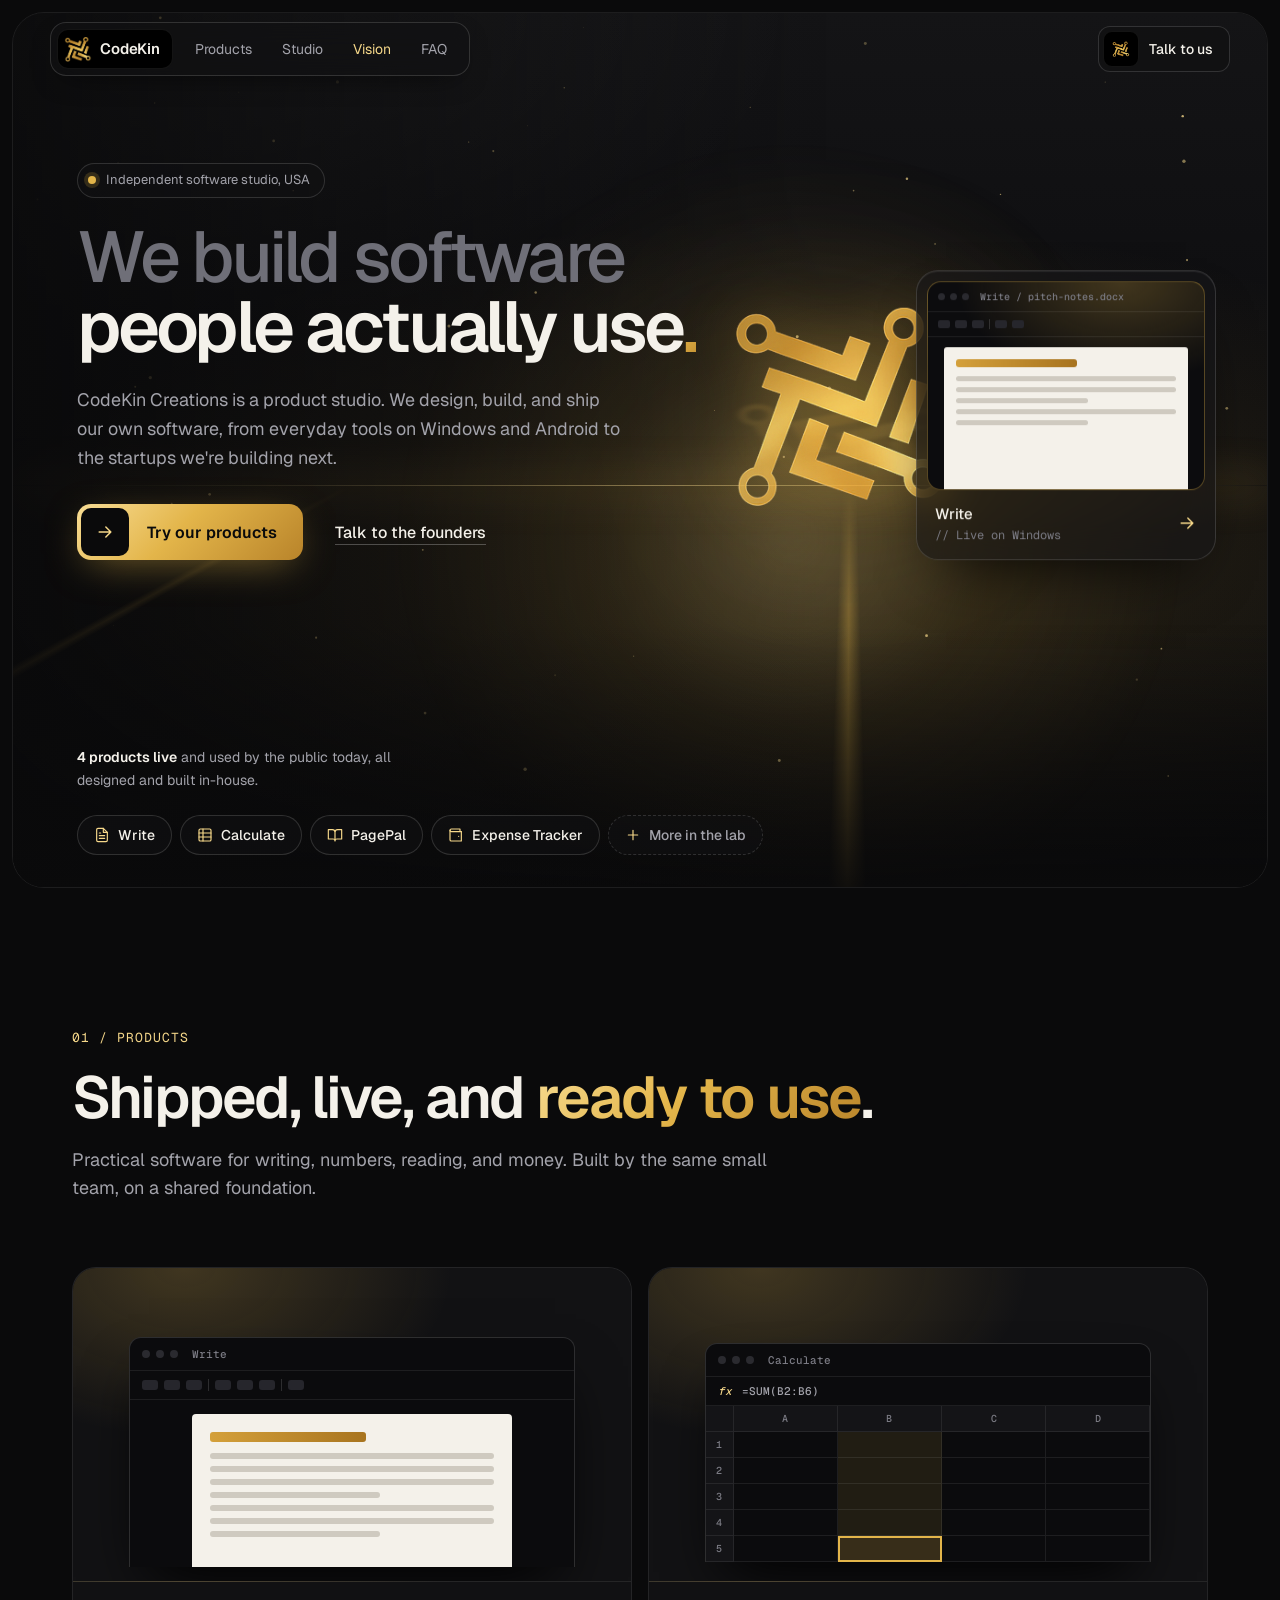
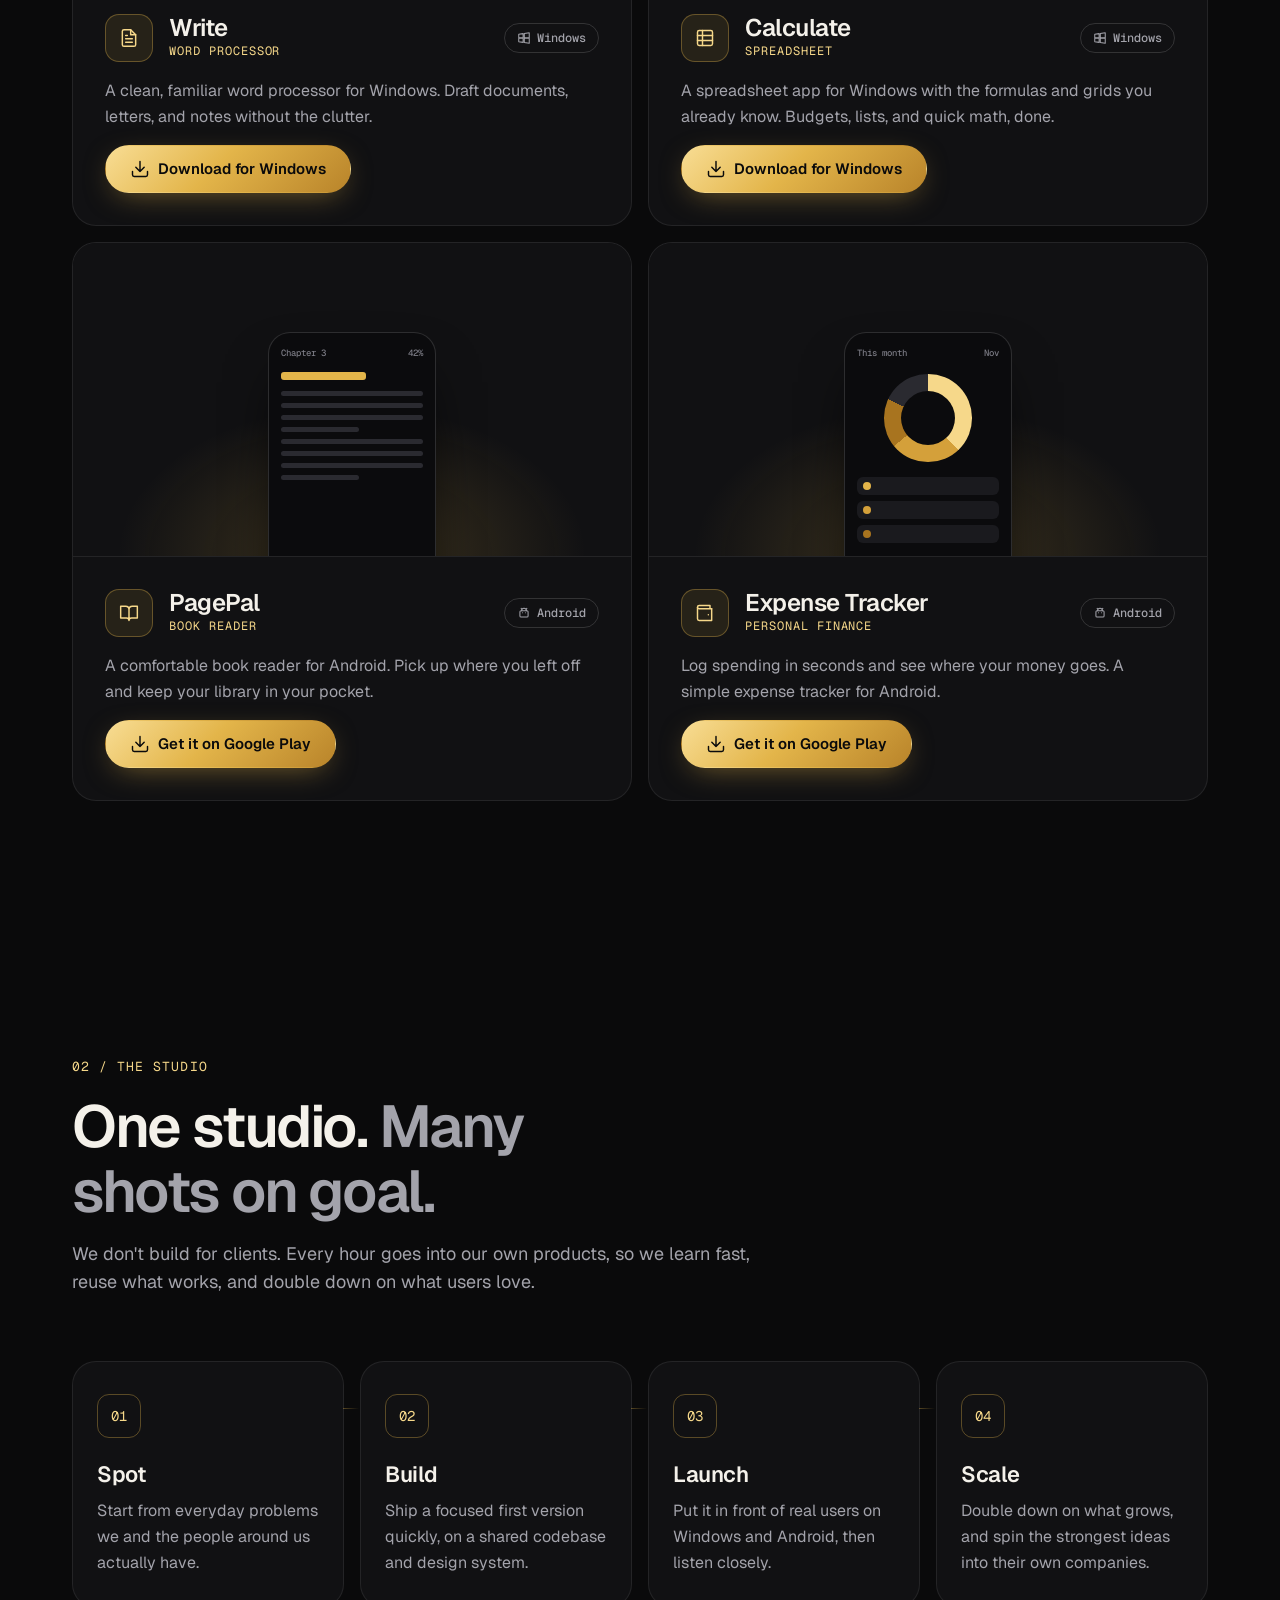
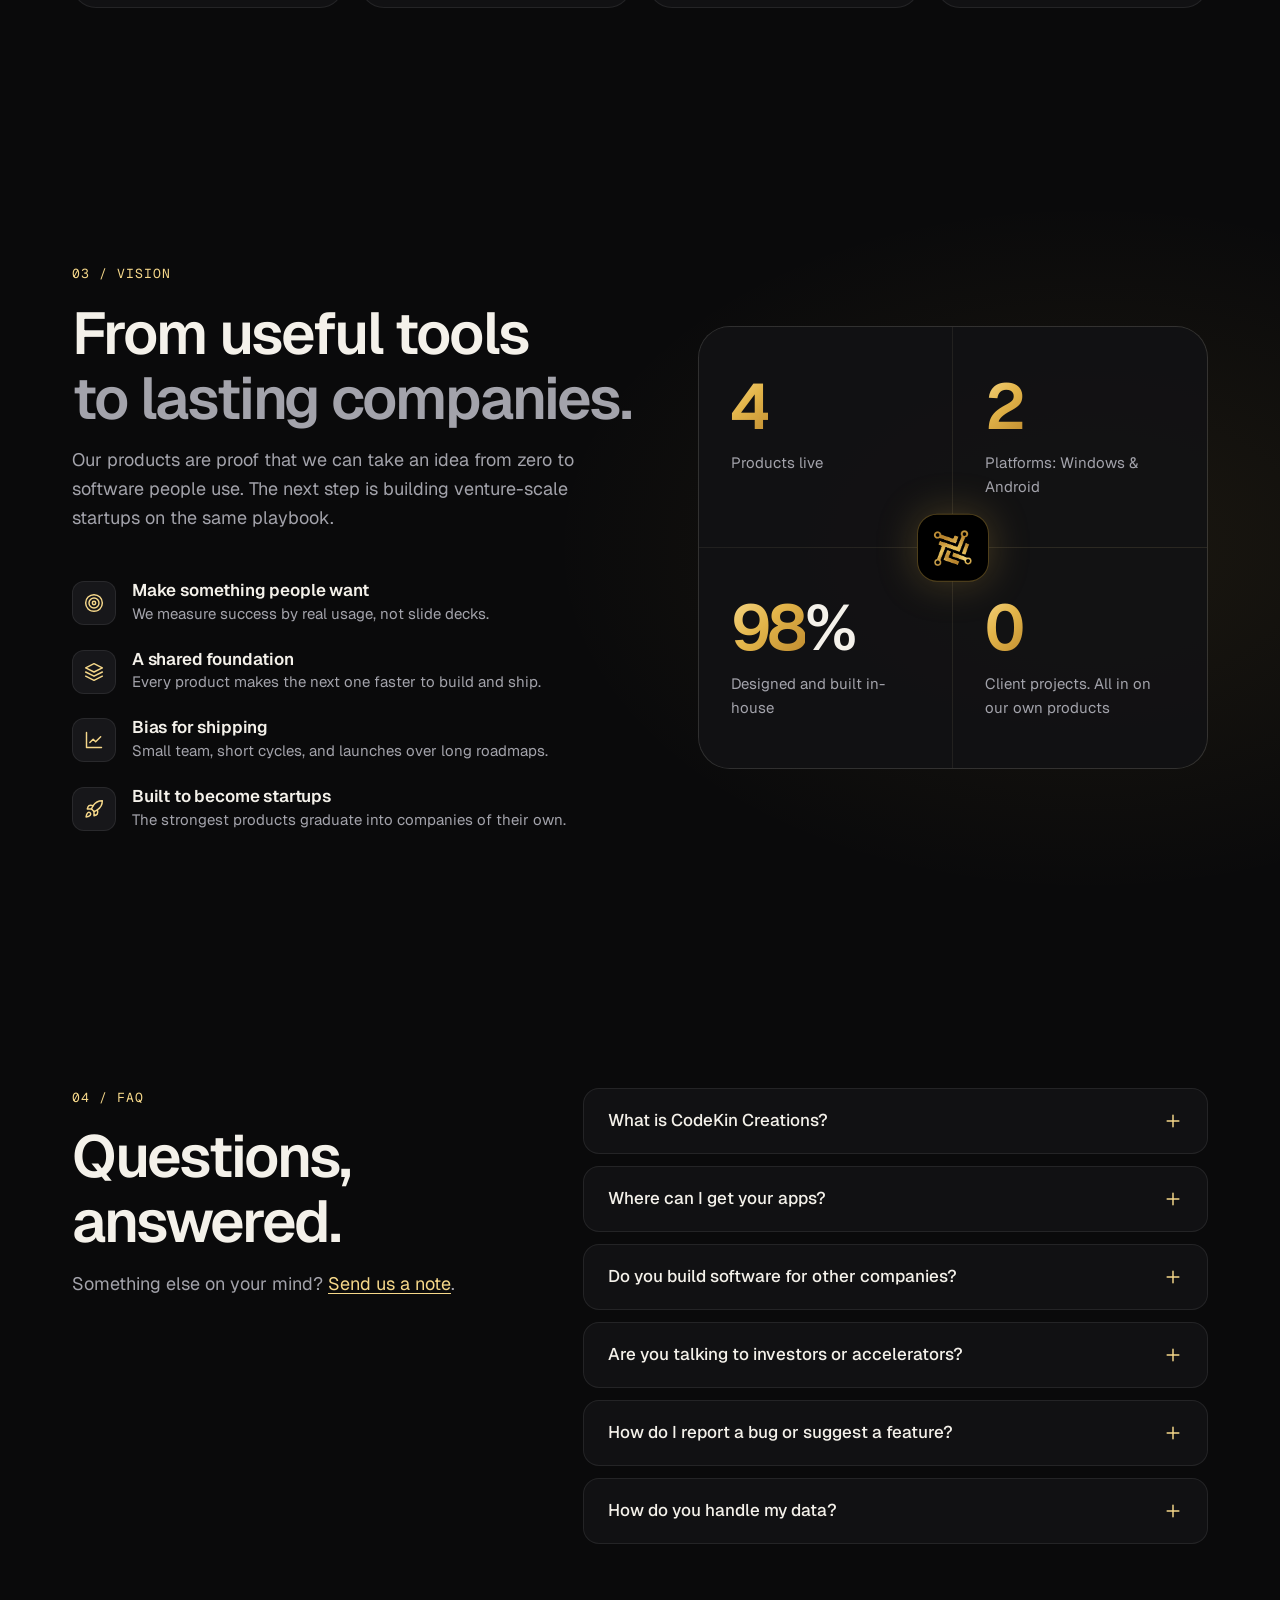
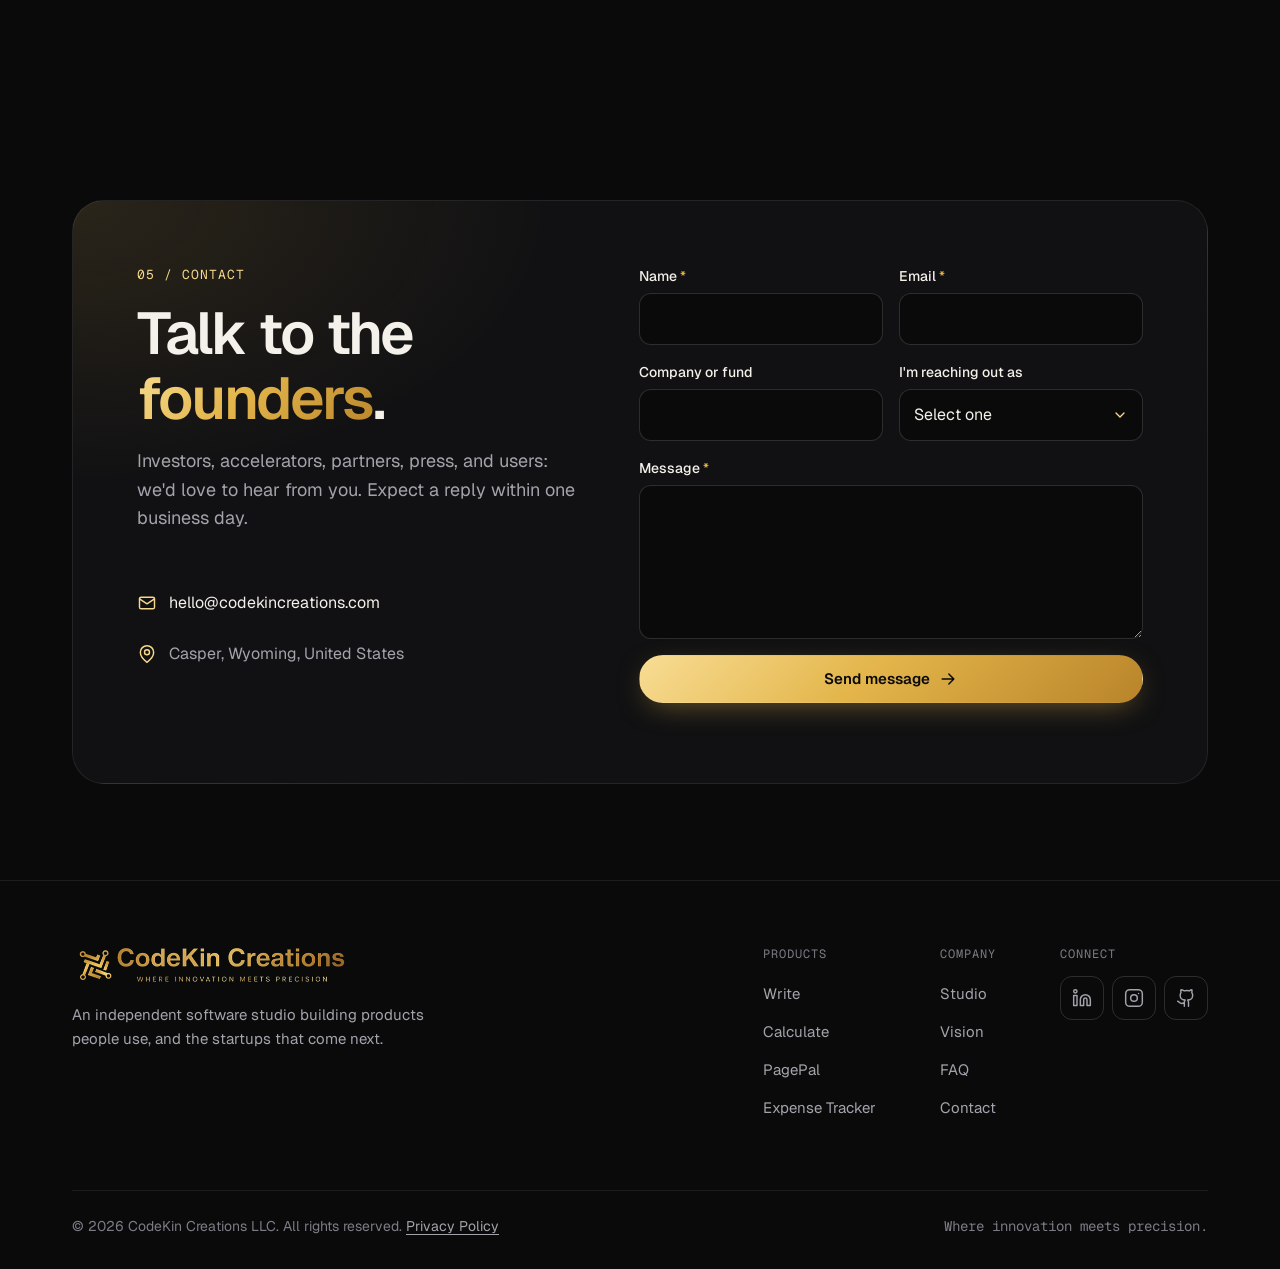
==== commit c42a0ca8: "Add product download links and version asset URLs - Write and Calculate link to their latest GitHub " ====
--- a/docs/index.html
+++ b/docs/index.html
@@ -18,7 +18,7 @@
   <link rel="preconnect" href="https://fonts.googleapis.com">
   <link rel="preconnect" href="https://fonts.gstatic.com" crossorigin>
   <link href="https://fonts.googleapis.com/css2?family=Geist:wght@300..700&family=Geist+Mono:wght@400;500&display=swap" rel="stylesheet">
-  <link rel="stylesheet" href="assets/css/styles.css">
+  <link rel="stylesheet" href="assets/css/styles.css?v=3">
   <script>document.documentElement.classList.add('js');</script>
 </head>
 <body>
@@ -167,7 +167,6 @@
           </div>
         </div>
 
-        <!-- TODO: replace each data-download href with the real store / download link -->
         <div class="products">
           <article class="product reveal" id="product-write">
             <div class="product-media pm-write" aria-hidden="true">
@@ -191,7 +190,7 @@
                 <span class="platform"><svg class="icon" aria-hidden="true"><use href="#i-windows"/></svg>Windows</span>
               </div>
               <p>A clean, familiar word processor for Windows. Draft documents, letters, and notes without the clutter.</p>
-              <a href="#" class="btn btn-gold" data-download>
+              <a href="https://github.com/CODEKINCREATIONS/write-releases/releases/latest" target="_blank" rel="noopener noreferrer" aria-label="Download Write for Windows (opens in new tab)" class="btn btn-gold" data-download>
                 <svg class="icon" aria-hidden="true"><use href="#i-download"/></svg>Download for Windows
               </a>
             </div>
@@ -222,7 +221,7 @@
                 <span class="platform"><svg class="icon" aria-hidden="true"><use href="#i-windows"/></svg>Windows</span>
               </div>
               <p>A spreadsheet app for Windows with the formulas and grids you already know. Budgets, lists, and quick math, done.</p>
-              <a href="#" class="btn btn-gold" data-download>
+              <a href="https://github.com/CODEKINCREATIONS/calculate-releases/releases/latest" target="_blank" rel="noopener noreferrer" aria-label="Download Calculate for Windows (opens in new tab)" class="btn btn-gold" data-download>
                 <svg class="icon" aria-hidden="true"><use href="#i-download"/></svg>Download for Windows
               </a>
             </div>
@@ -248,8 +247,8 @@
                 <span class="platform"><svg class="icon" aria-hidden="true"><use href="#i-android"/></svg>Android</span>
               </div>
               <p>A comfortable book reader for Android. Pick up where you left off and keep your library in your pocket.</p>
-              <a href="#" class="btn btn-gold" data-download>
-                <svg class="icon" aria-hidden="true"><use href="#i-download"/></svg>Get it on Android
+              <a href="https://play.google.com/store/apps/details?id=com.cck.pagepal" target="_blank" rel="noopener noreferrer" aria-label="Get PagePal on Google Play (opens in new tab)" class="btn btn-gold" data-download>
+                <svg class="icon" aria-hidden="true"><use href="#i-download"/></svg>Get it on Google Play
               </a>
             </div>
           </article>
@@ -272,8 +271,8 @@
                 <span class="platform"><svg class="icon" aria-hidden="true"><use href="#i-android"/></svg>Android</span>
               </div>
               <p>Log spending in seconds and see where your money goes. A simple expense tracker for Android.</p>
-              <a href="#" class="btn btn-gold" data-download>
-                <svg class="icon" aria-hidden="true"><use href="#i-download"/></svg>Get it on Android
+              <a href="https://play.google.com/store/apps/details?id=com.cck.expensetracker" target="_blank" rel="noopener noreferrer" aria-label="Get Expense Tracker on Google Play (opens in new tab)" class="btn btn-gold" data-download>
+                <svg class="icon" aria-hidden="true"><use href="#i-download"/></svg>Get it on Google Play
               </a>
             </div>
           </article>
@@ -471,6 +470,6 @@
     </div>
   </footer>
 
-  <script src="assets/js/main.js" defer></script>
+  <script src="assets/js/main.js?v=3" defer></script>
 </body>
 </html>
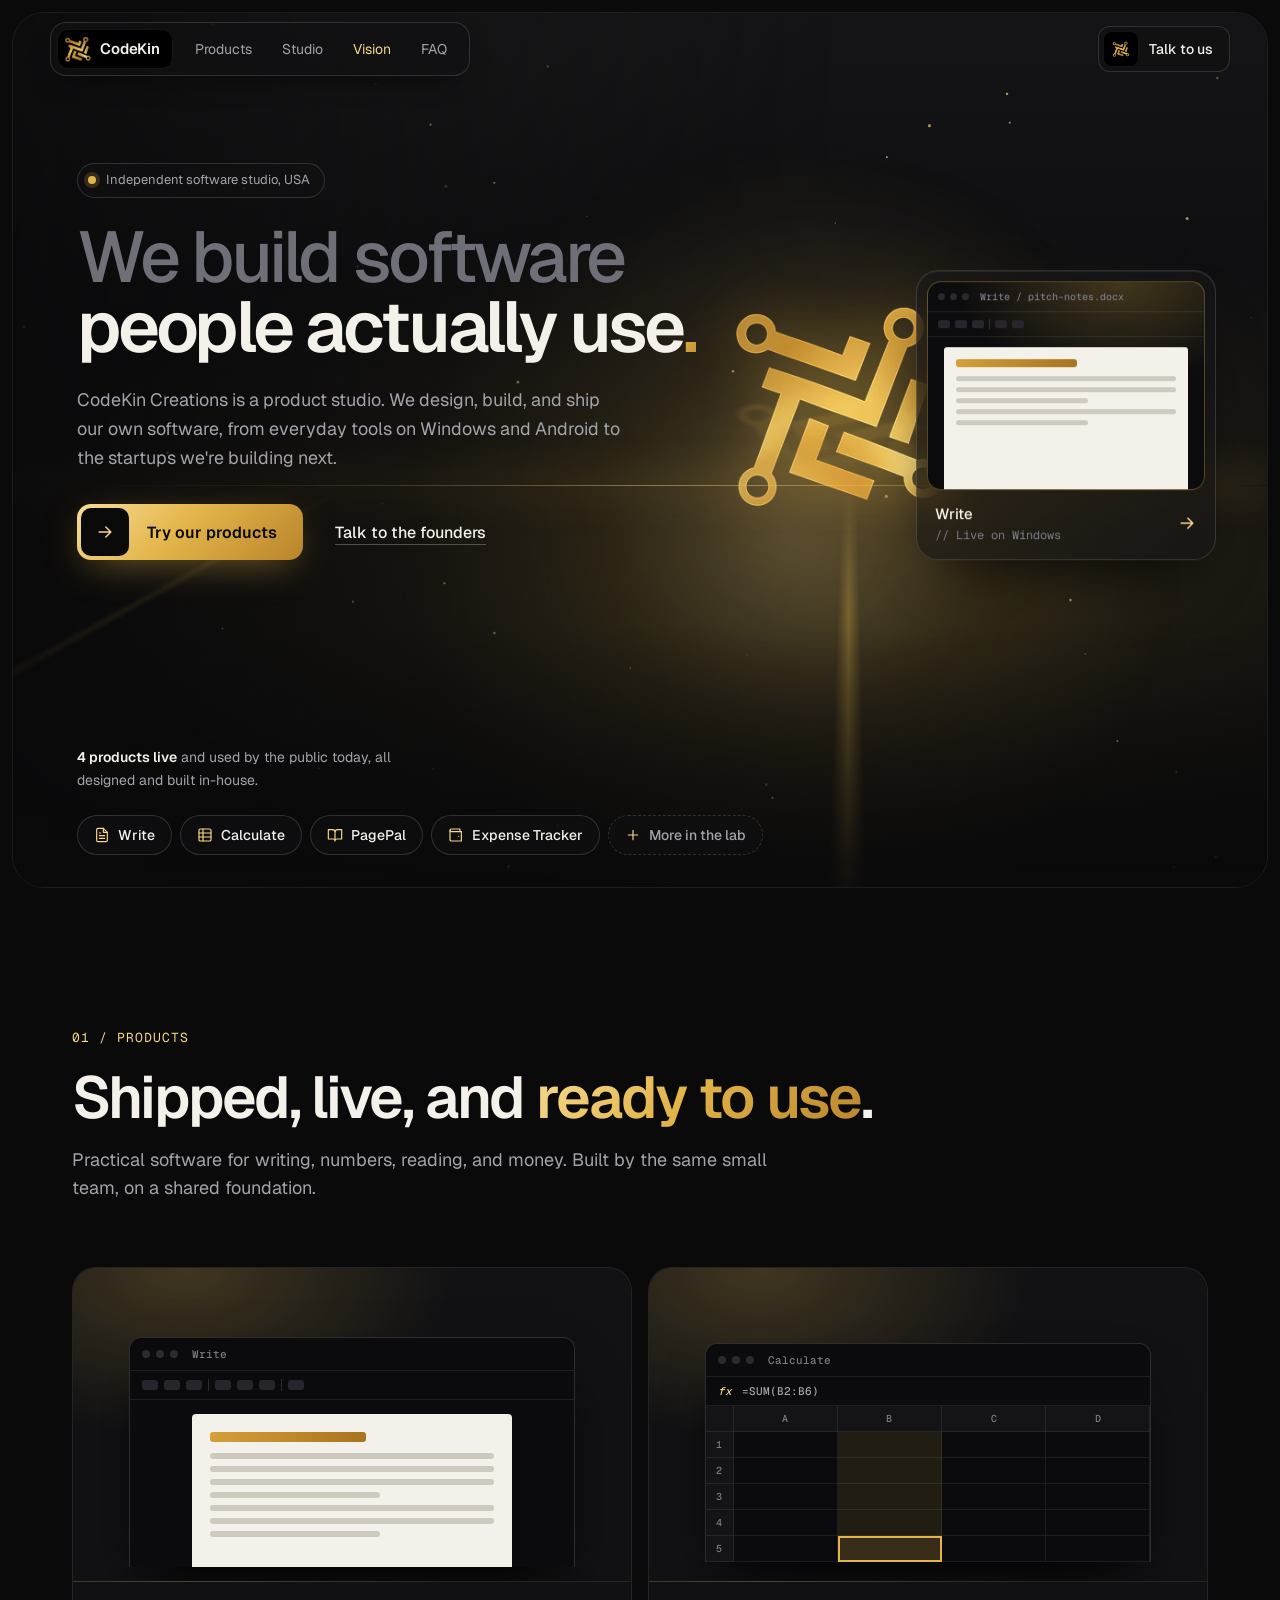
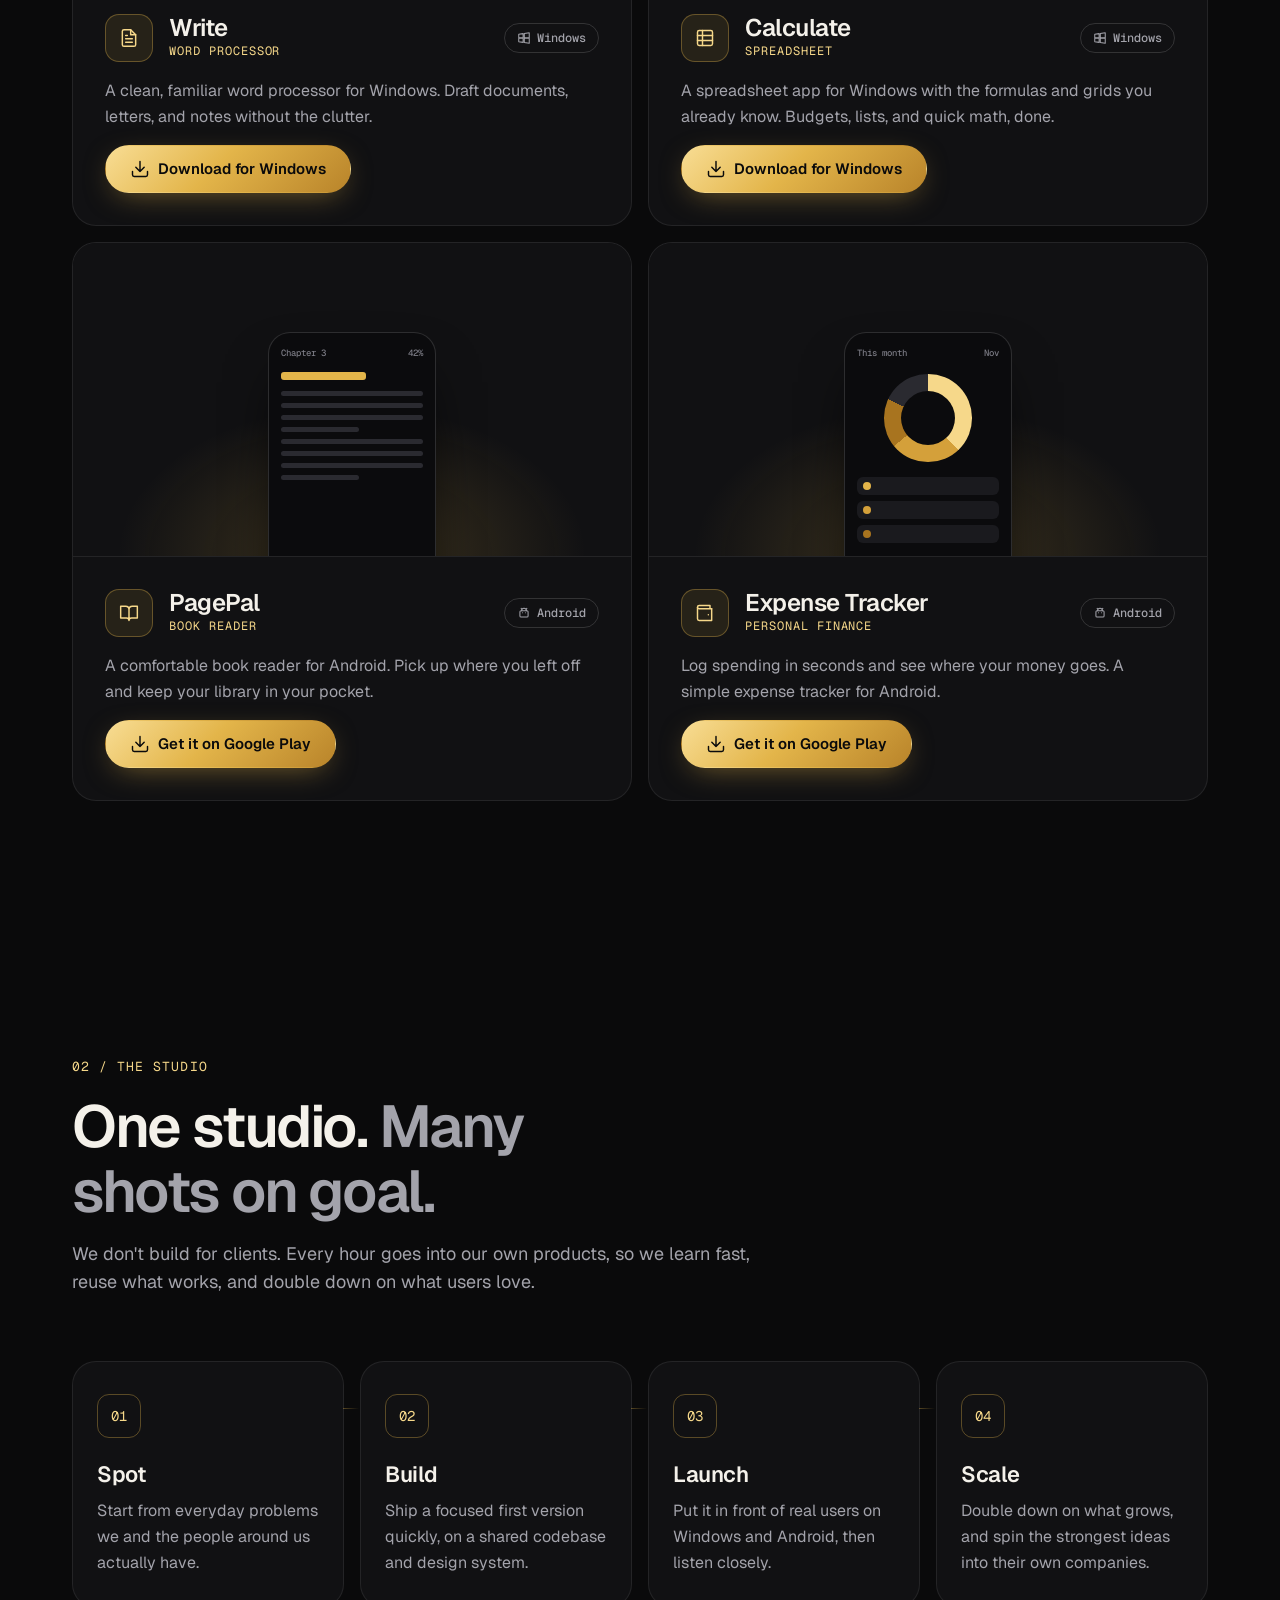
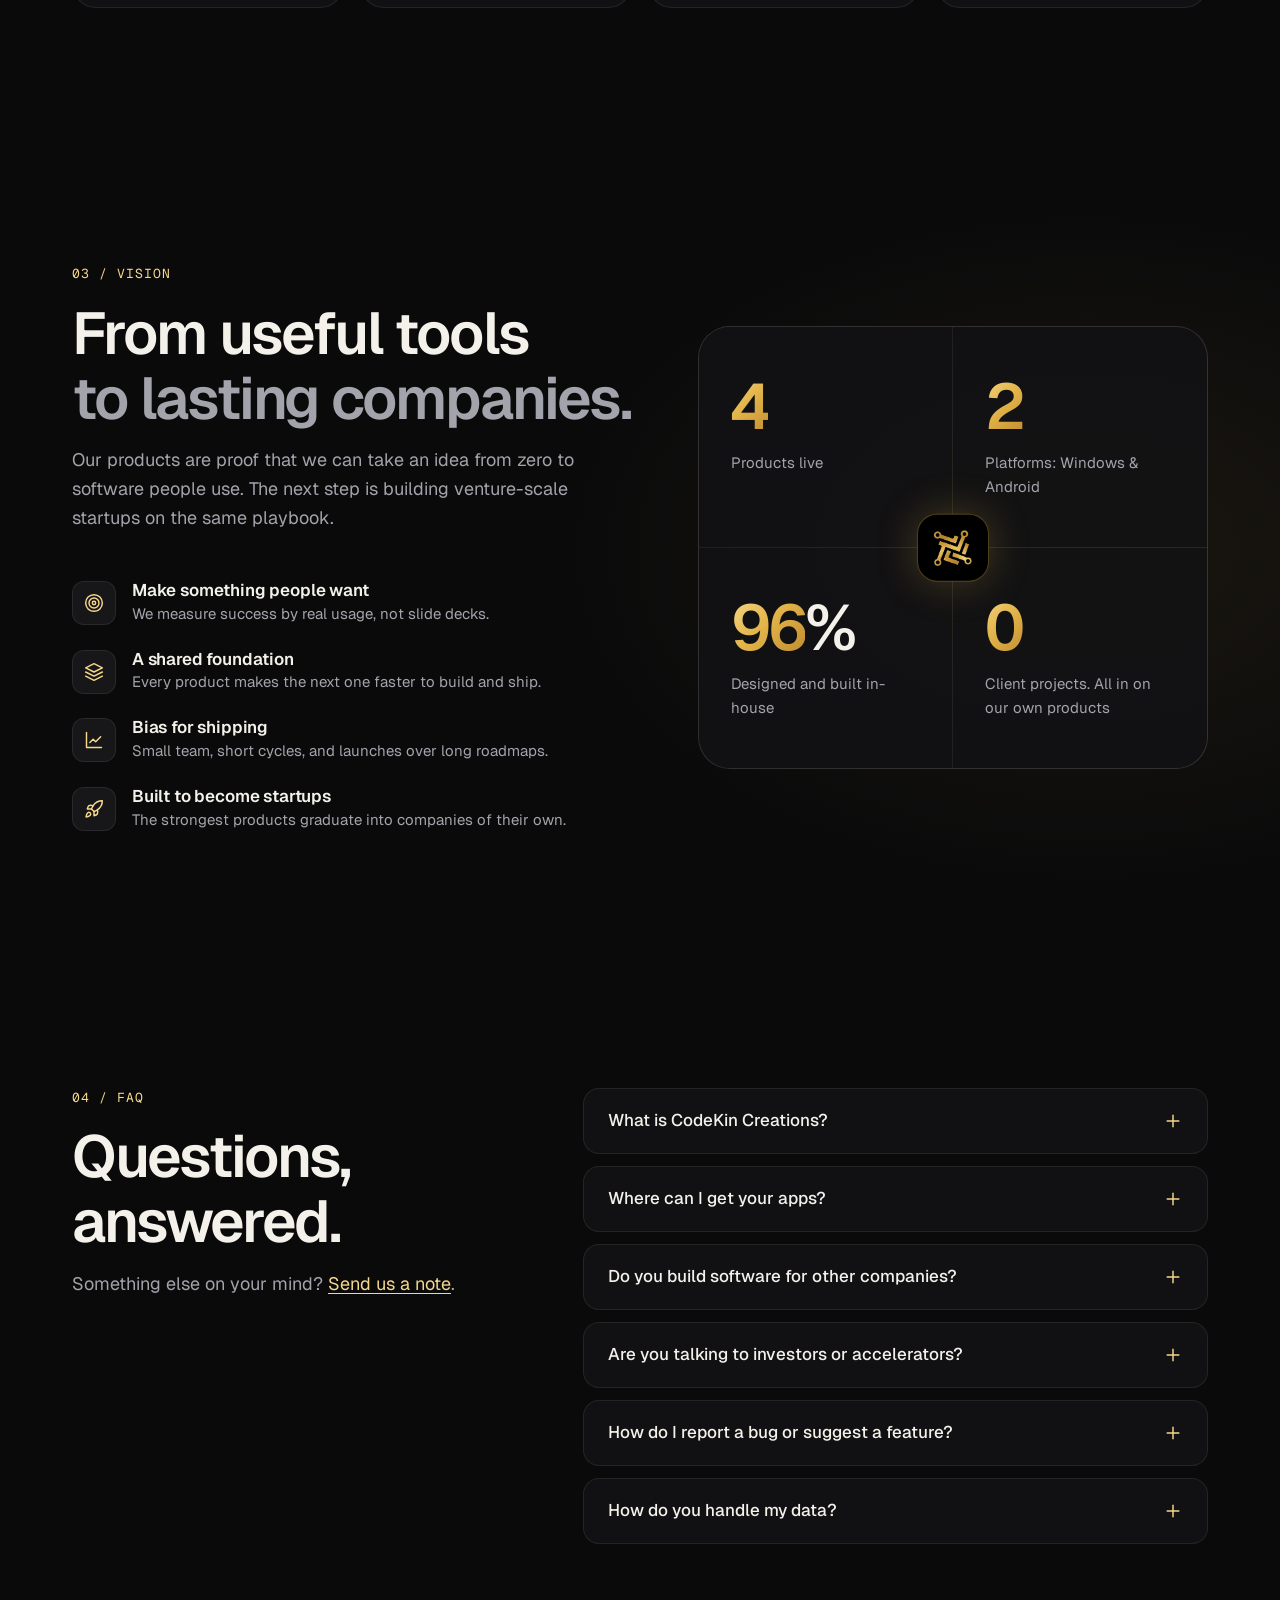
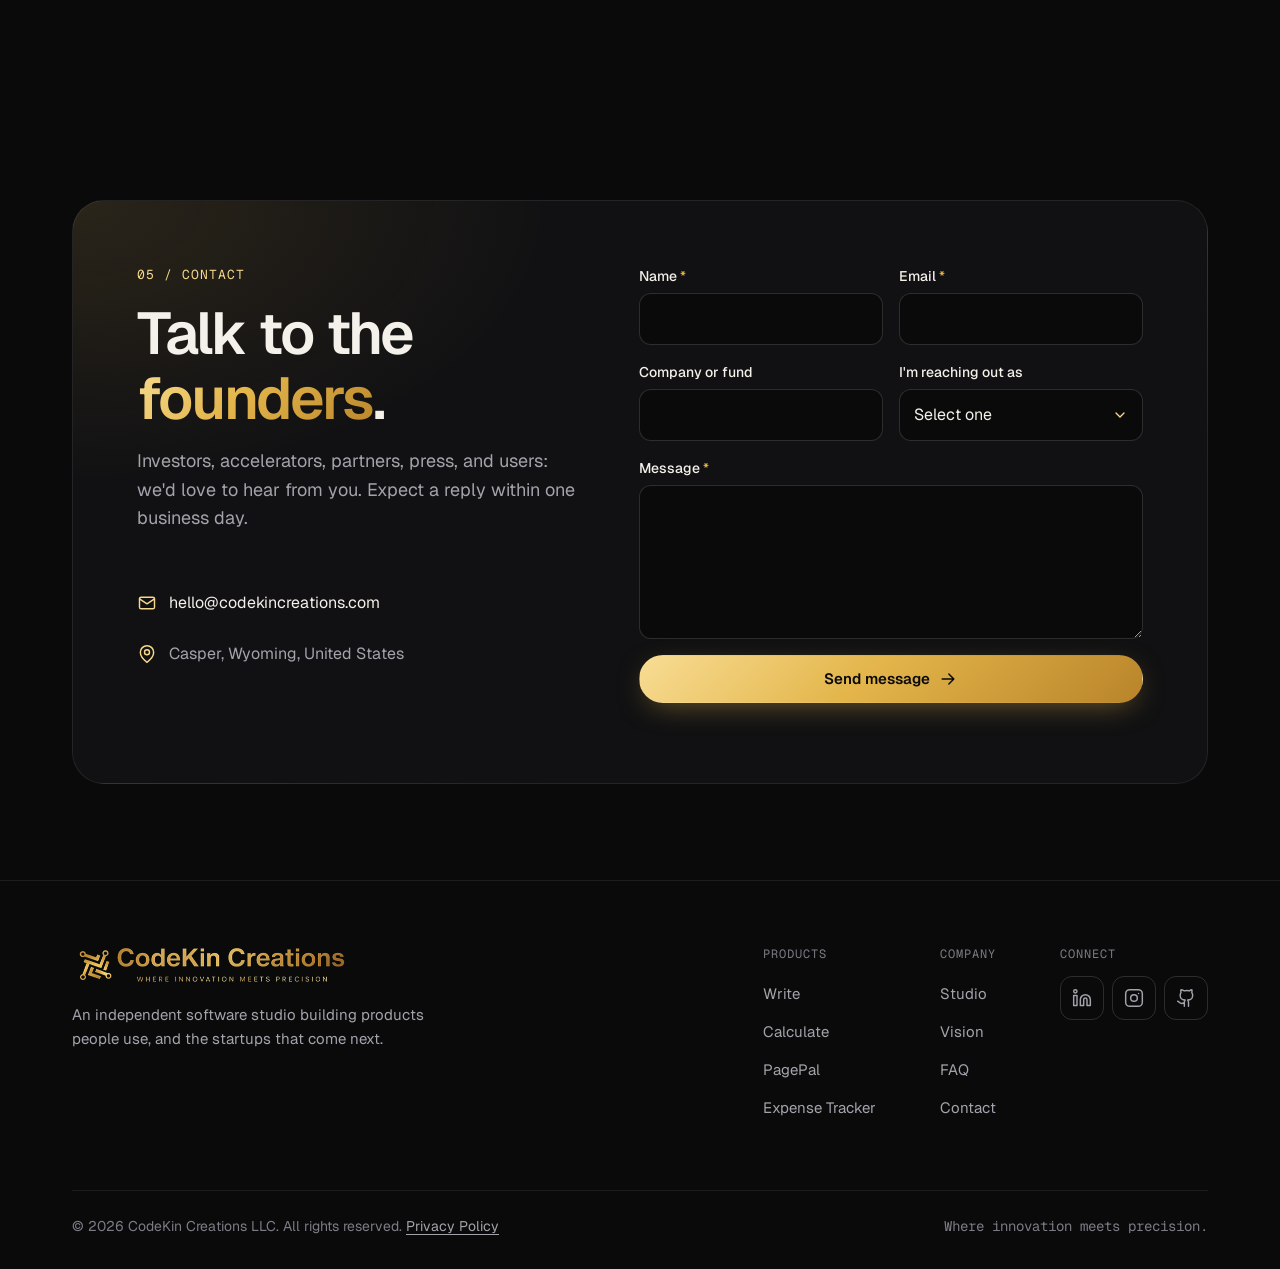
==== commit fecdf52f: "Connect contact form to Formspree and fill privacy contact email - Contact form posts to Formspree f" ====
--- a/docs/index.html
+++ b/docs/index.html
@@ -18,7 +18,7 @@
   <link rel="preconnect" href="https://fonts.googleapis.com">
   <link rel="preconnect" href="https://fonts.gstatic.com" crossorigin>
   <link href="https://fonts.googleapis.com/css2?family=Geist:wght@300..700&family=Geist+Mono:wght@400;500&display=swap" rel="stylesheet">
-  <link rel="stylesheet" href="assets/css/styles.css?v=3">
+  <link rel="stylesheet" href="assets/css/styles.css?v=4">
   <script>document.documentElement.classList.add('js');</script>
 </head>
 <body>
@@ -381,15 +381,13 @@
           <p class="kicker mono">05 / Contact</p>
           <h2 id="contact-title">Talk to the <span class="gold-text">founders</span>.</h2>
           <p class="lead">Investors, accelerators, partners, press, and users: we'd love to hear from you. Expect a reply within one business day.</p>
-          <!-- TODO: replace placeholder email -->
           <ul class="contact-list">
             <li><svg class="icon" aria-hidden="true"><use href="#i-mail"/></svg><a href="mailto:hello@codekincreations.com">hello@codekincreations.com</a></li>
             <li><svg class="icon" aria-hidden="true"><use href="#i-pin"/></svg><span>Casper, Wyoming, United States</span></li>
           </ul>
         </div>
 
-        <!-- Formspree: replace YOUR_FORM_ID with the ID from formspree.io -->
-        <form class="contact-form reveal" action="https://formspree.io/f/YOUR_FORM_ID" method="POST" novalidate data-contact-form>
+        <form class="contact-form reveal" action="https://formspree.io/f/xyewnrdg" method="POST" novalidate data-contact-form>
           <div class="form-row">
             <div class="field">
               <label for="f-name">Name <span class="req" aria-hidden="true">*</span></label>
@@ -470,6 +468,6 @@
     </div>
   </footer>
 
-  <script src="assets/js/main.js?v=3" defer></script>
+  <script src="assets/js/main.js?v=4" defer></script>
 </body>
 </html>
